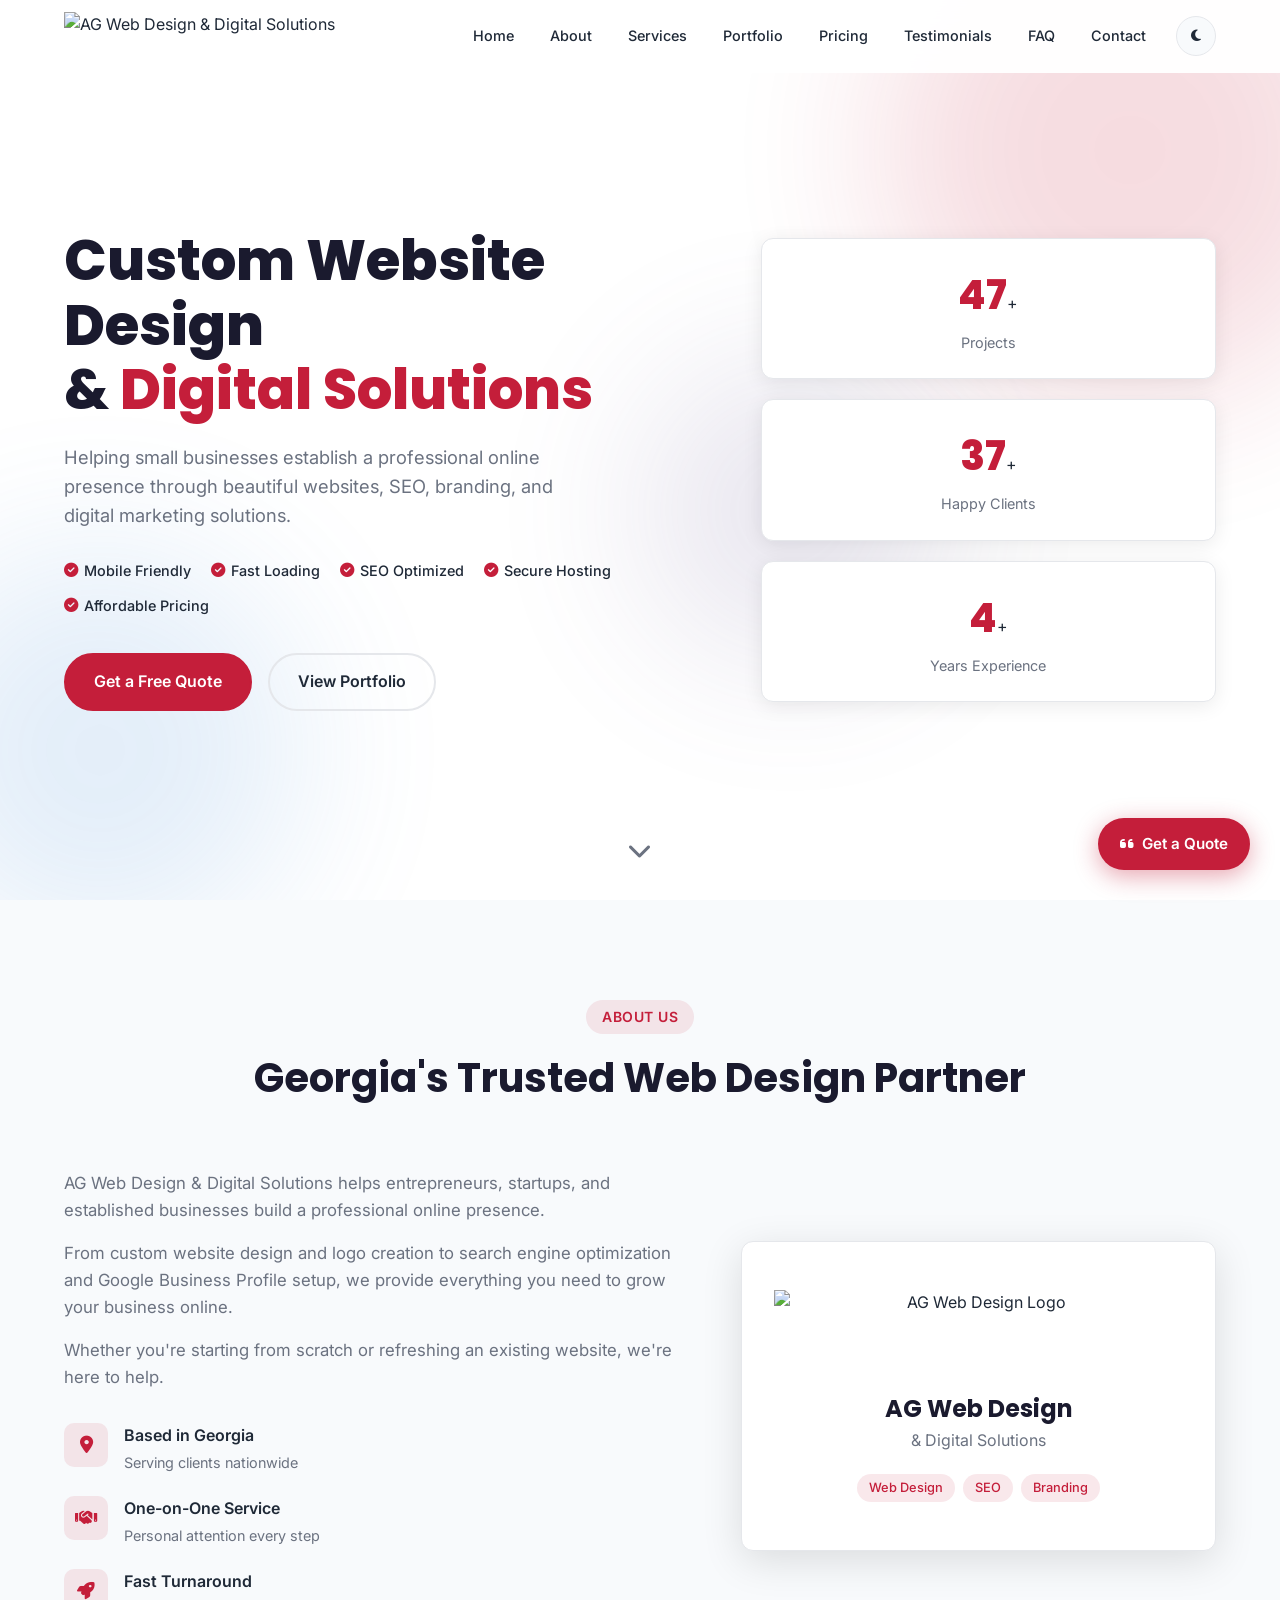
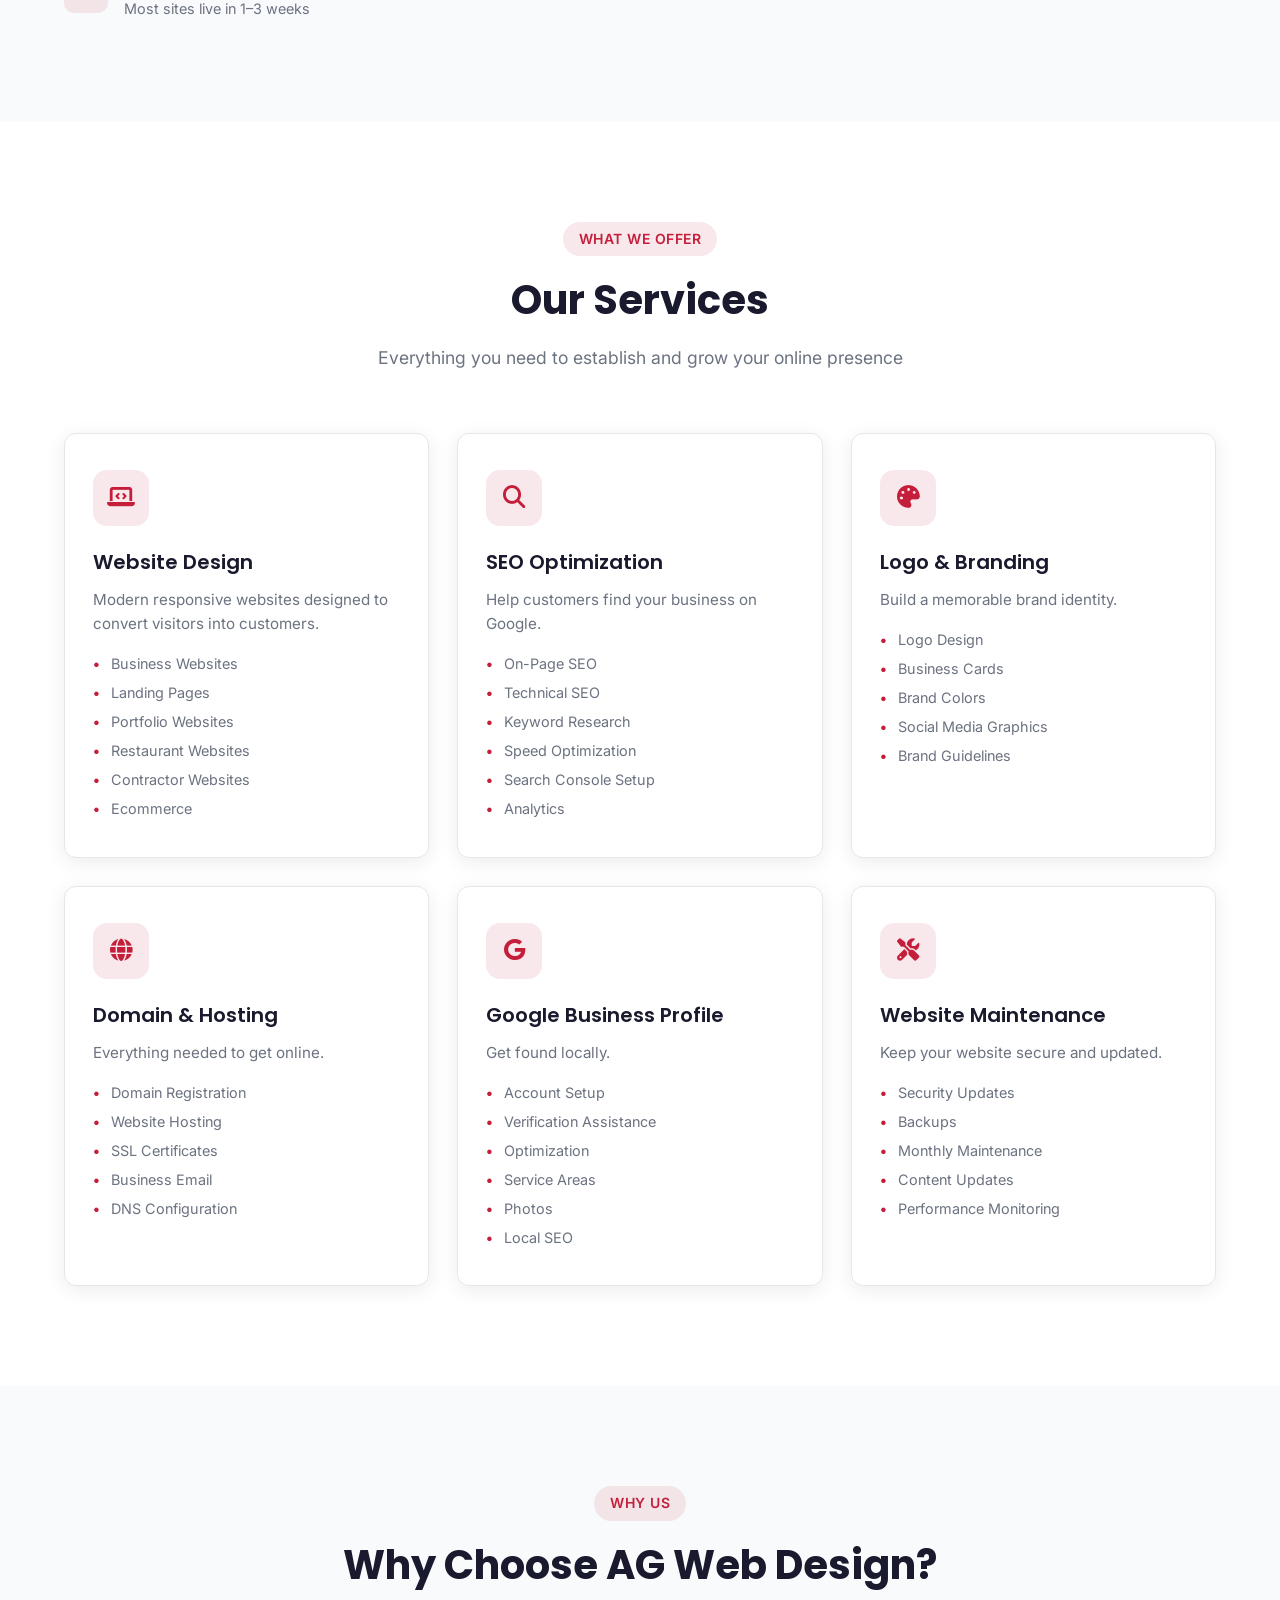
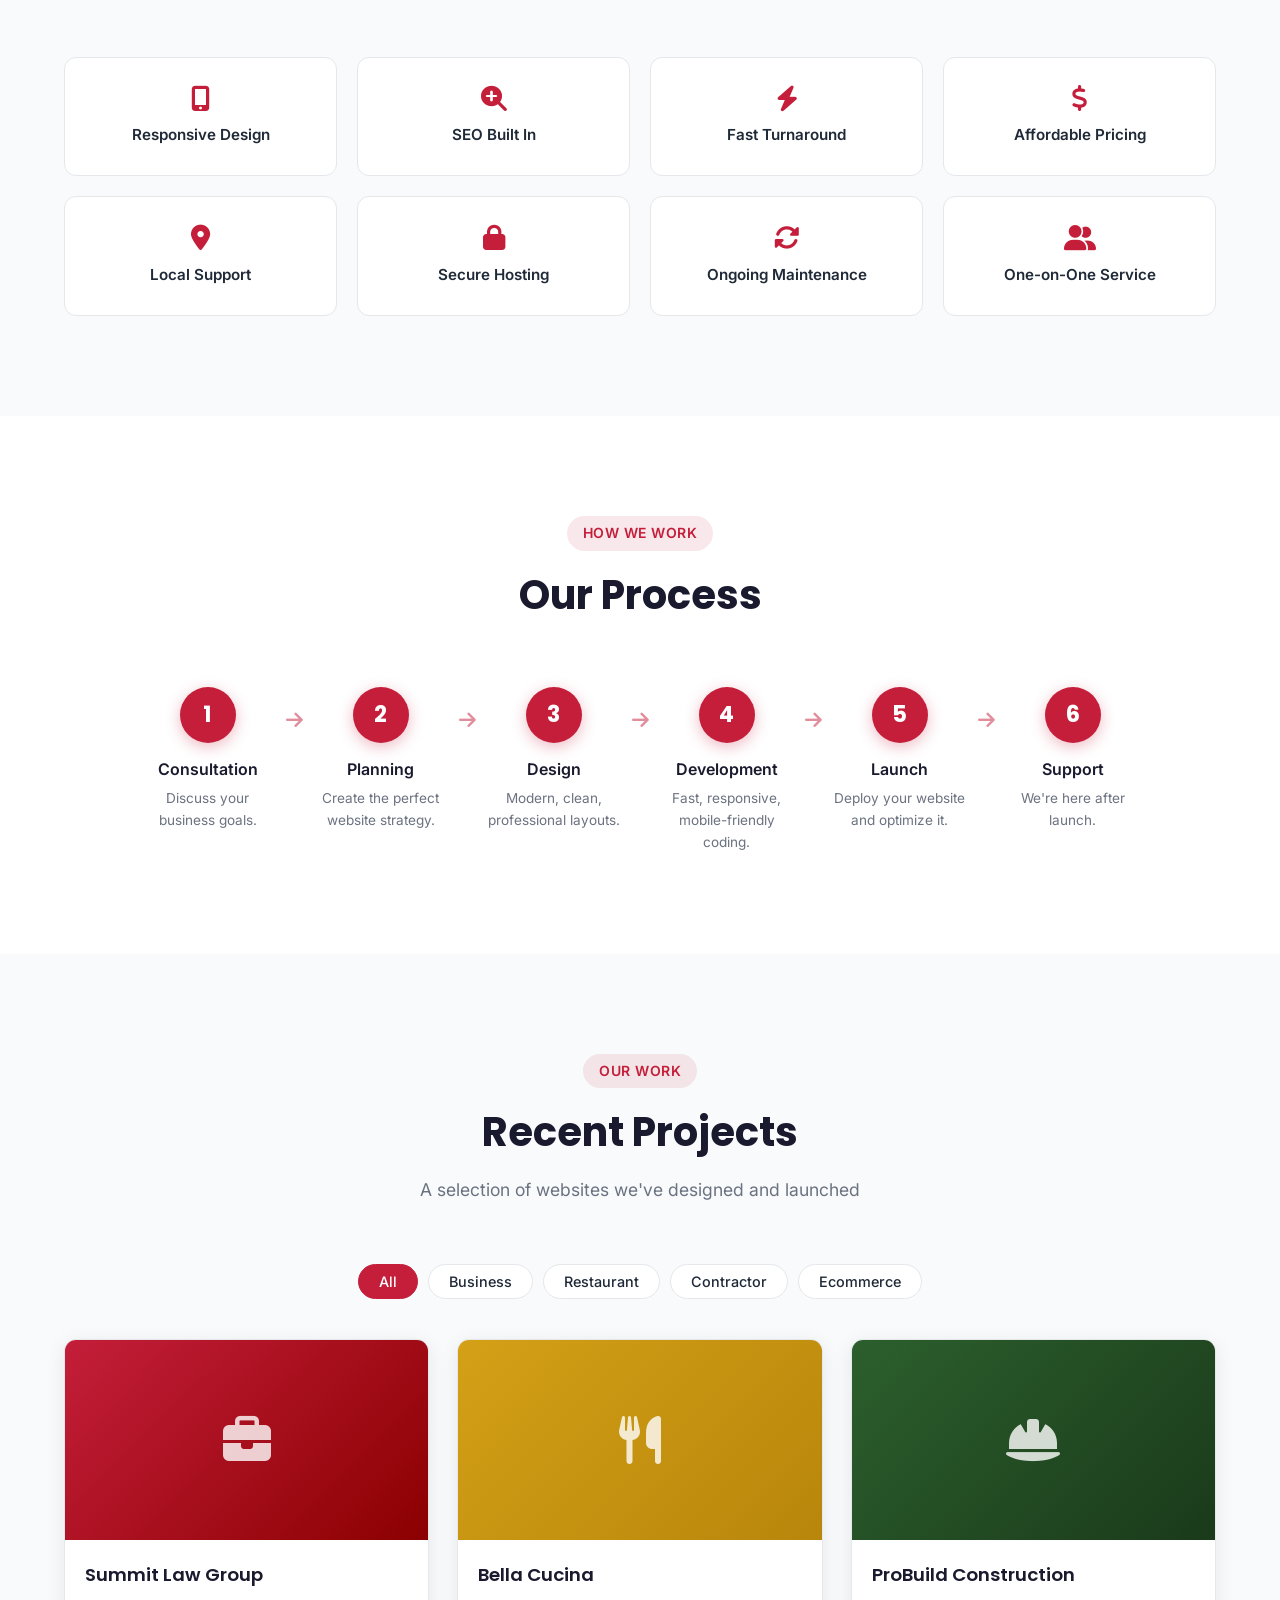
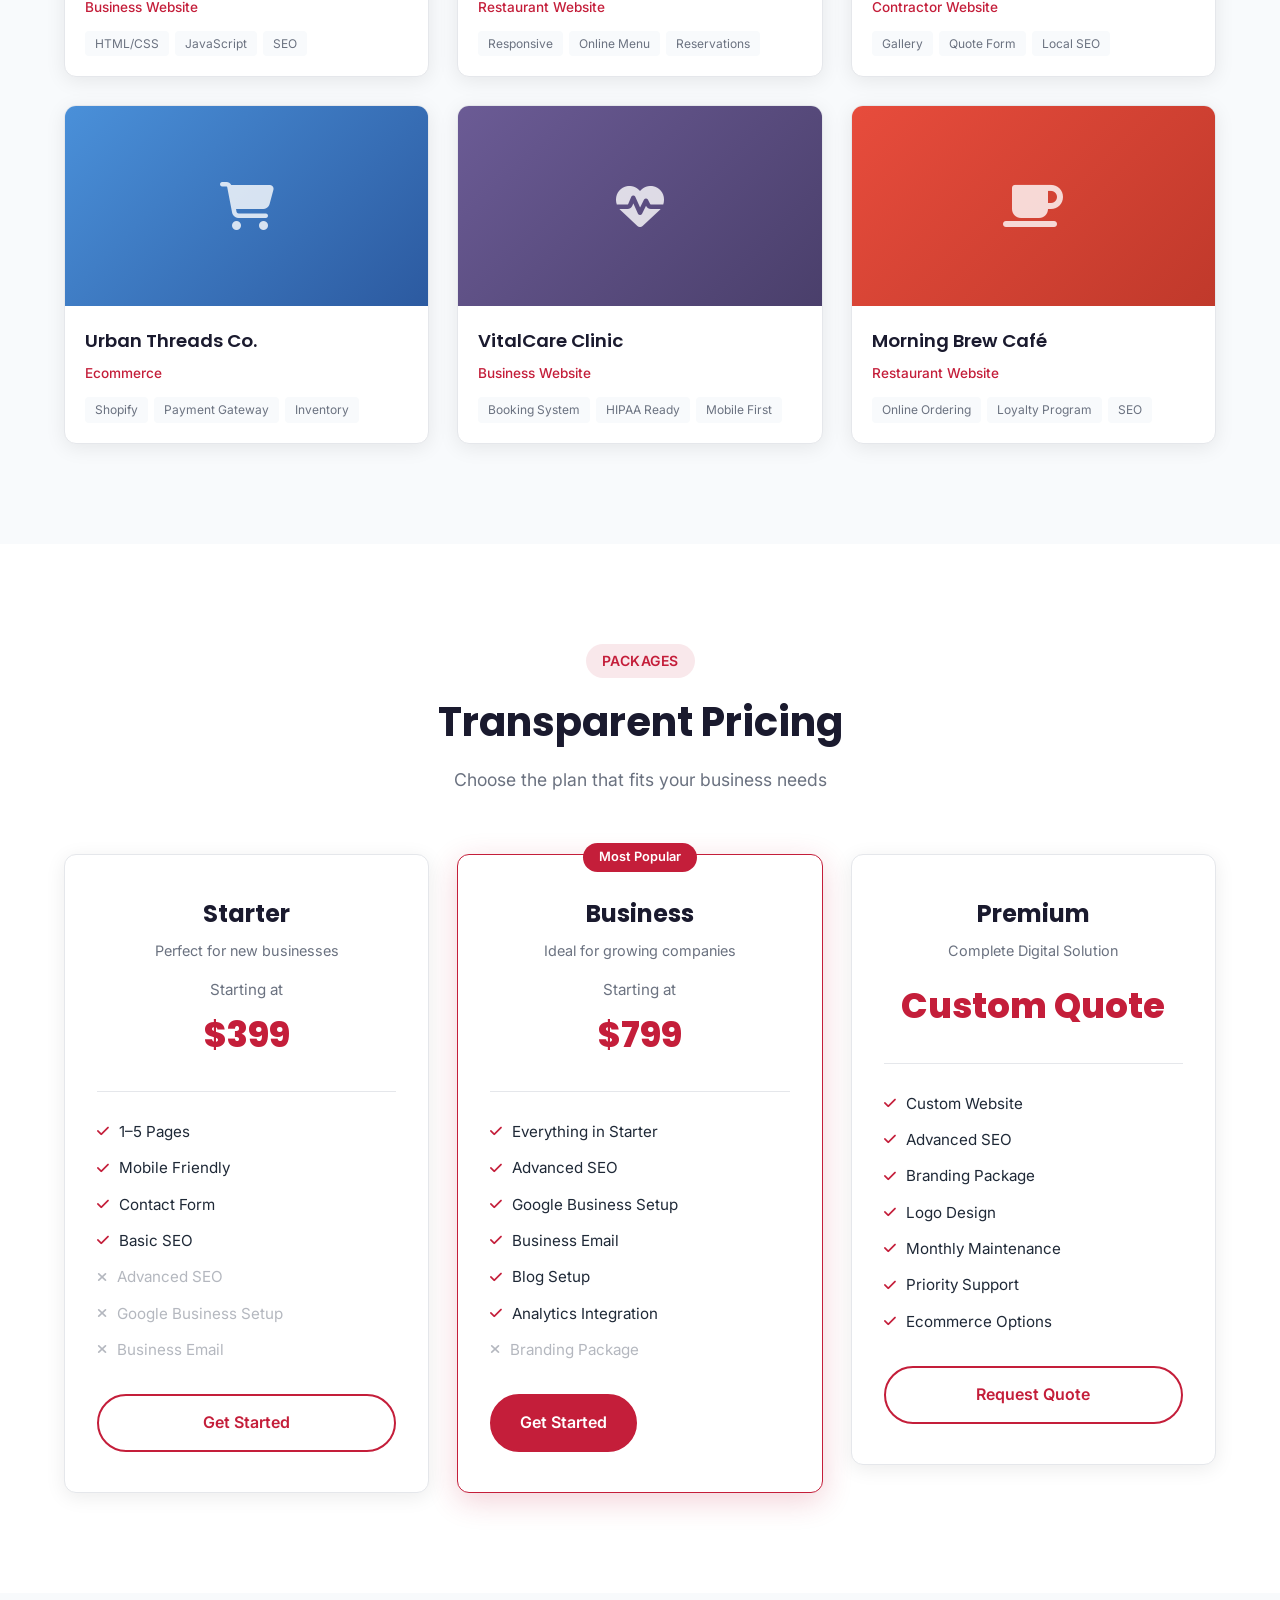
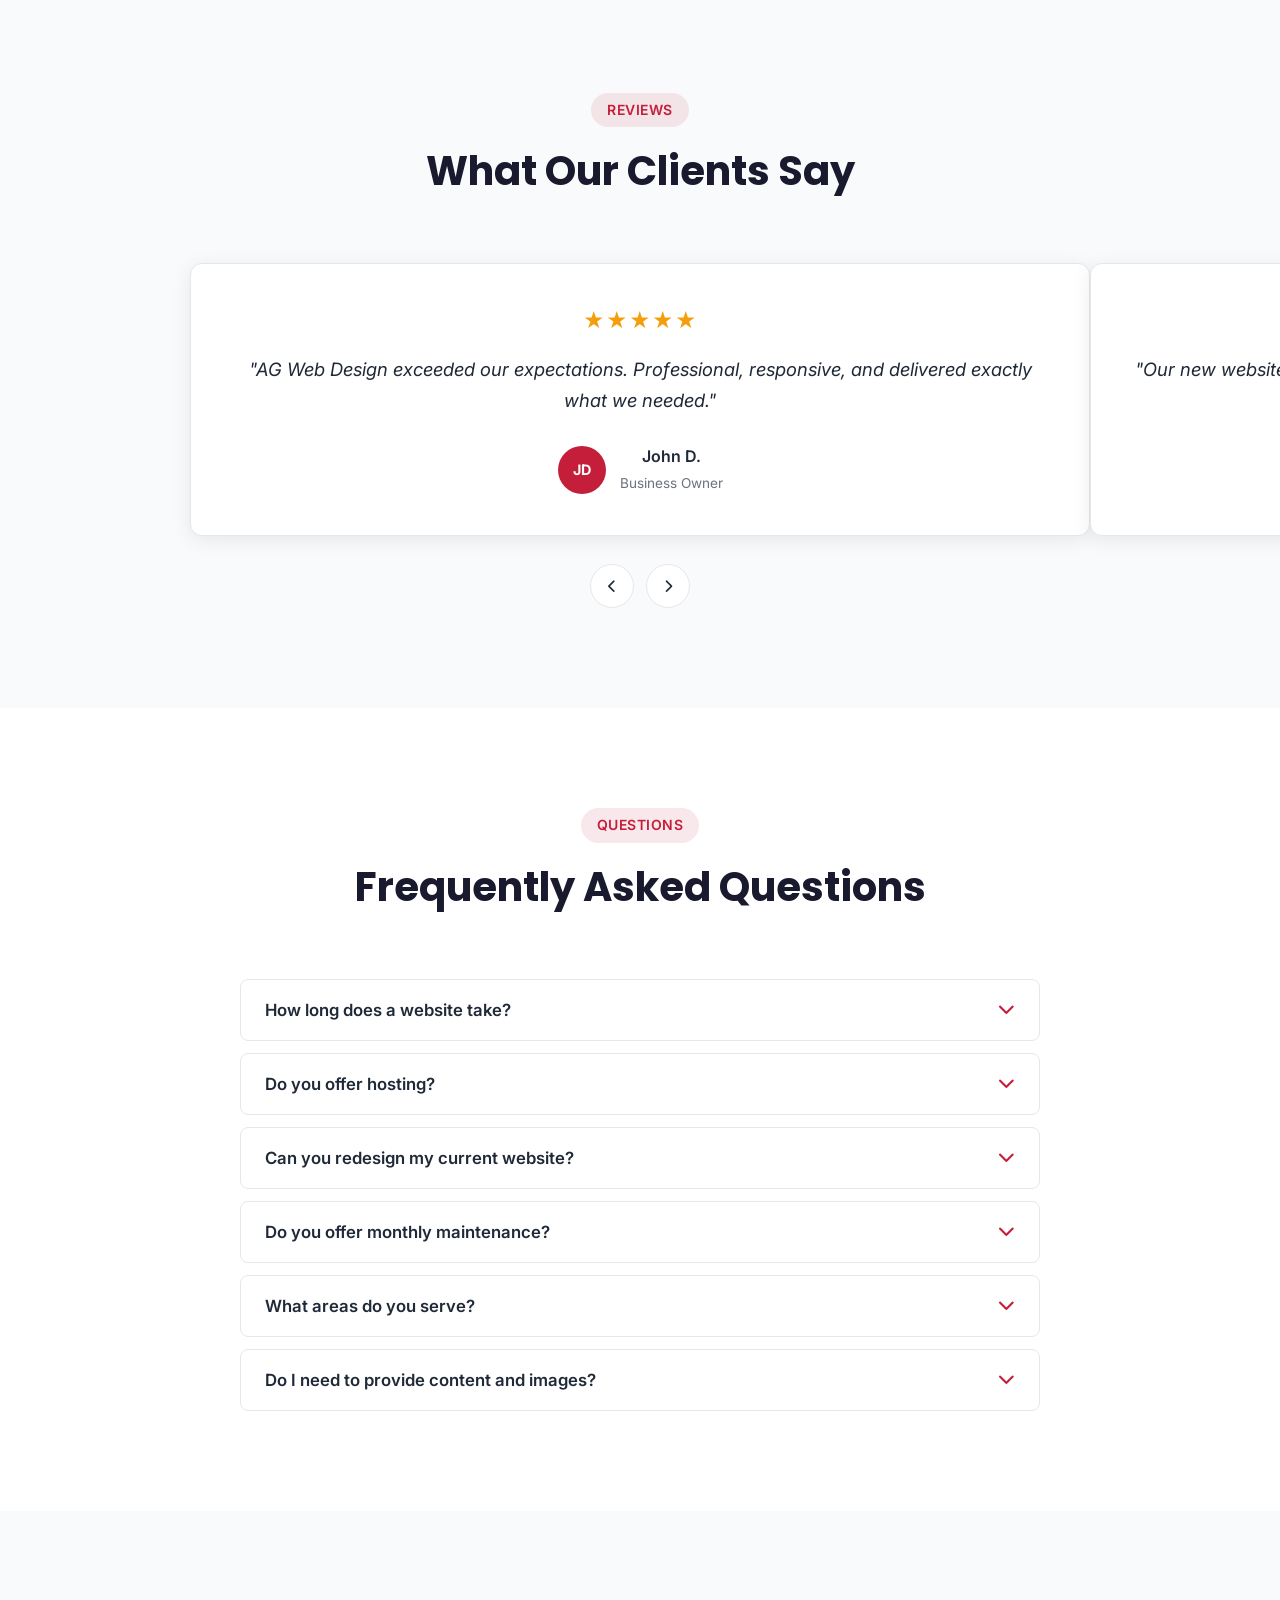
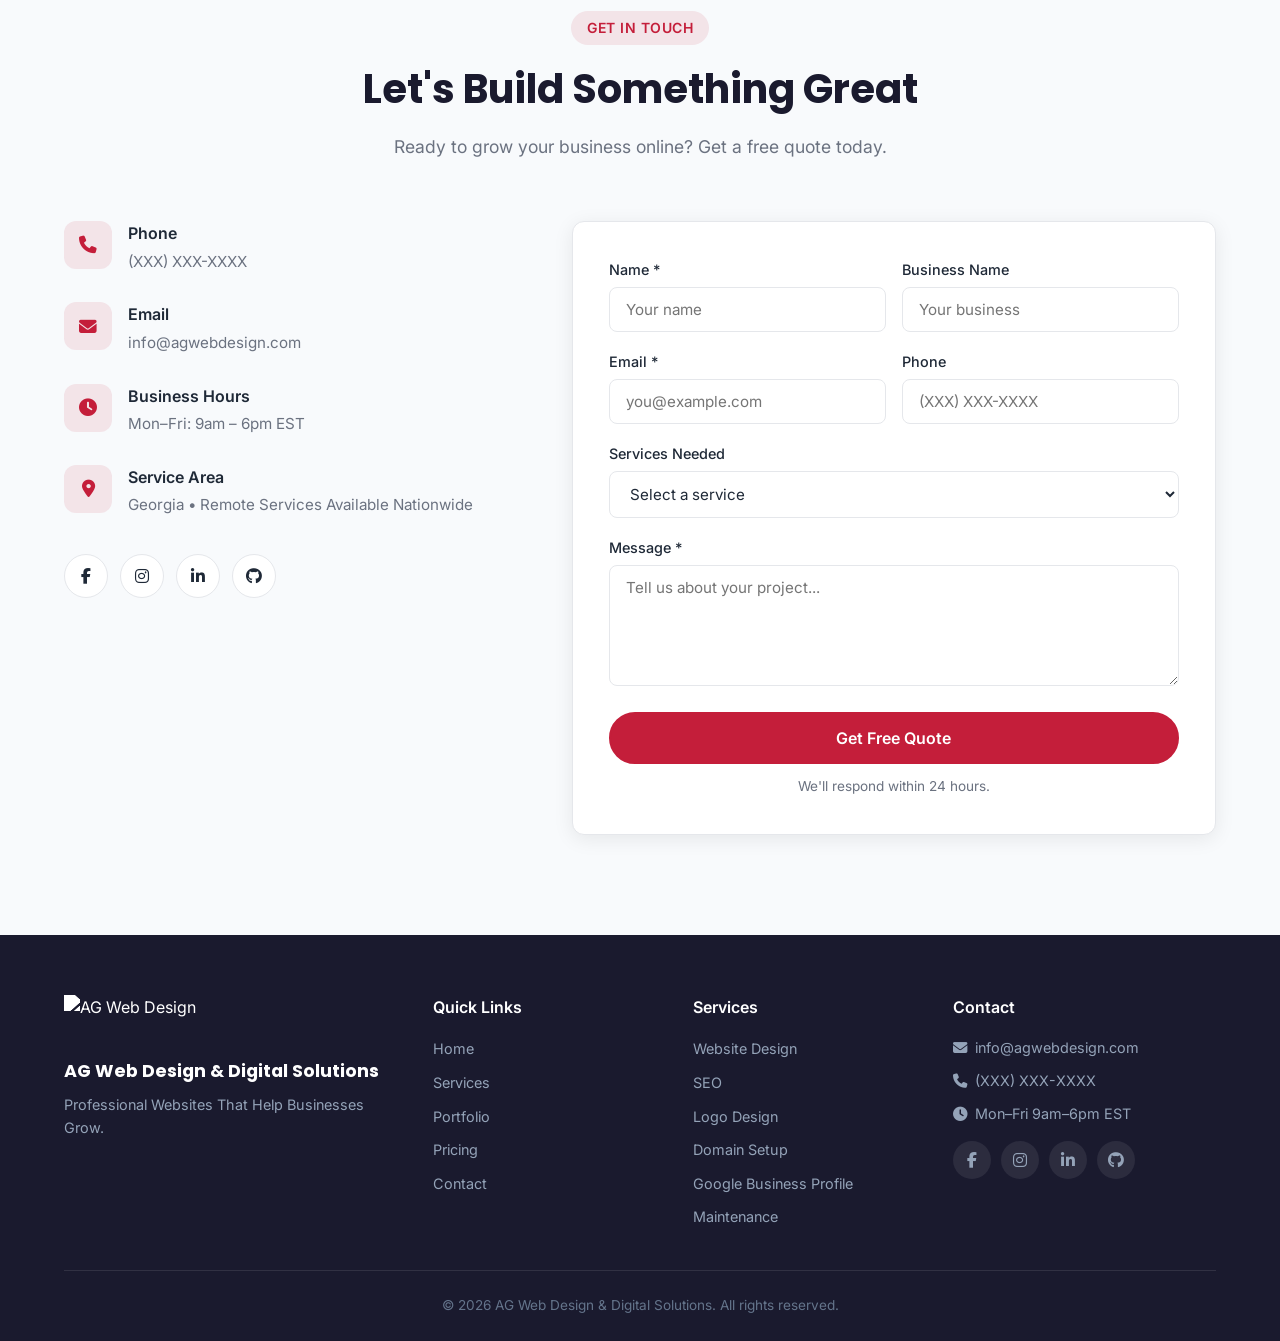
==== index.html @ 0cd09a05 "Rename agwebdesign.html to index.html" ====
<!DOCTYPE html>
<html lang="en">
<head>
  <meta charset="UTF-8">
  <meta name="viewport" content="width=device-width, initial-scale=1.0">
  <title>AG Web Design & Digital Solutions | Professional Websites That Help Your Business Grow</title>
  <meta name="description" content="Georgia's trusted web design partner. Custom websites, SEO optimization, logo & brand design, domain & email setup, Google Business Profile, and website maintenance.">
  <meta name="keywords" content="web design, SEO, logo design, Georgia web design, digital solutions, business websites">
  <meta name="author" content="AG Web Design & Digital Solutions">
  
  <!-- Open Graph -->
  <meta property="og:title" content="AG Web Design & Digital Solutions">
  <meta property="og:description" content="Professional Websites That Help Your Business Grow">
  <meta property="og:type" content="website">
  <meta property="og:image" content="logo.png">
  
  <!-- Schema.org -->
  <script type="application/ld+json">
  {
    "@context": "https://schema.org",
    "@type": "ProfessionalService",
    "name": "AG Web Design & Digital Solutions",
    "description": "Professional website design and digital solutions for small businesses",
    "url": "https://agwebdesign.com",
    "areaServed": "Georgia",
    "serviceType": ["Web Design", "SEO", "Logo Design", "Digital Marketing"]
  }
  </script>

  <link rel="stylesheet" href="styles.css">
  <link rel="preconnect" href="https://fonts.googleapis.com">
  <link rel="preconnect" href="https://fonts.gstatic.com" crossorigin>
  <link href="https://fonts.googleapis.com/css2?family=Inter:wght@300;400;500;600;700;800&family=Poppins:wght@400;500;600;700;800&display=swap" rel="stylesheet">
  <link rel="stylesheet" href="https://cdnjs.cloudflare.com/ajax/libs/font-awesome/6.5.1/css/all.min.css">
</head>
<body>
  <!-- Floating CTA -->
  <a href="#contact" class="floating-cta" aria-label="Get a Free Quote">
    <i class="fas fa-quote-left"></i>
    <span>Get a Quote</span>
  </a>

  <!-- Back to Top -->
  <button id="backToTop" class="back-to-top" aria-label="Back to top">
    <i class="fas fa-arrow-up"></i>
  </button>

  <!-- Navigation -->
  <nav class="navbar" id="navbar">
    <div class="container nav-container">
      <a href="#home" class="logo">
        <img src="logo.png" alt="AG Web Design & Digital Solutions" class="logo-img">
      </a>
      <div class="nav-links" id="navLinks">
        <a href="#home">Home</a>
        <a href="#about">About</a>
        <a href="#services">Services</a>
        <a href="#portfolio">Portfolio</a>
        <a href="#pricing">Pricing</a>
        <a href="#testimonials">Testimonials</a>
        <a href="#faq">FAQ</a>
        <a href="#contact">Contact</a>
        <button class="theme-toggle" id="themeToggle" aria-label="Toggle dark mode">
          <i class="fas fa-moon"></i>
        </button>
      </div>
      <button class="hamburger" id="hamburger" aria-label="Menu">
        <span></span>
        <span></span>
        <span></span>
      </button>
    </div>
  </nav>

  <!-- Hero Section -->
  <section id="home" class="hero">
    <div class="hero-bg">
      <div class="hero-shape shape-1"></div>
      <div class="hero-shape shape-2"></div>
      <div class="hero-shape shape-3"></div>
    </div>
    <div class="container hero-content">
      <div class="hero-text fade-in">
        <h1>Custom Website Design<br>& <span class="highlight">Digital Solutions</span></h1>
        <p class="hero-subtitle">Helping small businesses establish a professional online presence through beautiful websites, SEO, branding, and digital marketing solutions.</p>
        <div class="hero-features">
          <span><i class="fas fa-check-circle"></i> Mobile Friendly</span>
          <span><i class="fas fa-check-circle"></i> Fast Loading</span>
          <span><i class="fas fa-check-circle"></i> SEO Optimized</span>
          <span><i class="fas fa-check-circle"></i> Secure Hosting</span>
          <span><i class="fas fa-check-circle"></i> Affordable Pricing</span>
        </div>
        <div class="hero-buttons">
          <a href="#contact" class="btn btn-primary">Get a Free Quote</a>
          <a href="#portfolio" class="btn btn-secondary">View Portfolio</a>
        </div>
      </div>
      <div class="hero-stats fade-in">
        <div class="stat-card">
          <span class="stat-number" data-target="50">0</span>+
          <span class="stat-label">Projects</span>
        </div>
        <div class="stat-card">
          <span class="stat-number" data-target="40">0</span>+
          <span class="stat-label">Happy Clients</span>
        </div>
        <div class="stat-card">
          <span class="stat-number" data-target="5">0</span>+
          <span class="stat-label">Years Experience</span>
        </div>
      </div>
    </div>
    <div class="scroll-indicator">
      <a href="#about"><i class="fas fa-chevron-down"></i></a>
    </div>
  </section>

  <!-- About Section -->
  <section id="about" class="about section">
    <div class="container">
      <div class="section-header fade-in">
        <span class="section-tag">About Us</span>
        <h2>Georgia's Trusted Web Design Partner</h2>
      </div>
      <div class="about-content">
        <div class="about-text fade-in">
          <p>AG Web Design & Digital Solutions helps entrepreneurs, startups, and established businesses build a professional online presence.</p>
          <p>From custom website design and logo creation to search engine optimization and Google Business Profile setup, we provide everything you need to grow your business online.</p>
          <p>Whether you're starting from scratch or refreshing an existing website, we're here to help.</p>
          <div class="about-highlights">
            <div class="highlight-item">
              <i class="fas fa-map-marker-alt"></i>
              <div>
                <strong>Based in Georgia</strong>
                <span>Serving clients nationwide</span>
              </div>
            </div>
            <div class="highlight-item">
              <i class="fas fa-handshake"></i>
              <div>
                <strong>One-on-One Service</strong>
                <span>Personal attention every step</span>
              </div>
            </div>
            <div class="highlight-item">
              <i class="fas fa-rocket"></i>
              <div>
                <strong>Fast Turnaround</strong>
                <span>Most sites live in 1–3 weeks</span>
              </div>
            </div>
          </div>
        </div>
        <div class="about-image fade-in">
          <div class="about-card">
            <img src="logo.png" alt="AG Web Design Logo" class="about-logo">
            <h3>AG Web Design</h3>
            <p>& Digital Solutions</p>
            <div class="about-badges">
              <span>Web Design</span>
              <span>SEO</span>
              <span>Branding</span>
            </div>
          </div>
        </div>
      </div>
    </div>
  </section>

  <!-- Services Section -->
  <section id="services" class="services section">
    <div class="container">
      <div class="section-header fade-in">
        <span class="section-tag">What We Offer</span>
        <h2>Our Services</h2>
        <p>Everything you need to establish and grow your online presence</p>
      </div>
      <div class="services-grid">
        <div class="service-card fade-in">
          <div class="service-icon"><i class="fas fa-laptop-code"></i></div>
          <h3>Website Design</h3>
          <p>Modern responsive websites designed to convert visitors into customers.</p>
          <ul>
            <li>Business Websites</li>
            <li>Landing Pages</li>
            <li>Portfolio Websites</li>
            <li>Restaurant Websites</li>
            <li>Contractor Websites</li>
            <li>Ecommerce</li>
          </ul>
        </div>
        <div class="service-card fade-in">
          <div class="service-icon"><i class="fas fa-search"></i></div>
          <h3>SEO Optimization</h3>
          <p>Help customers find your business on Google.</p>
          <ul>
            <li>On-Page SEO</li>
            <li>Technical SEO</li>
            <li>Keyword Research</li>
            <li>Speed Optimization</li>
            <li>Search Console Setup</li>
            <li>Analytics</li>
          </ul>
        </div>
        <div class="service-card fade-in">
          <div class="service-icon"><i class="fas fa-palette"></i></div>
          <h3>Logo & Branding</h3>
          <p>Build a memorable brand identity.</p>
          <ul>
            <li>Logo Design</li>
            <li>Business Cards</li>
            <li>Brand Colors</li>
            <li>Social Media Graphics</li>
            <li>Brand Guidelines</li>
          </ul>
        </div>
        <div class="service-card fade-in">
          <div class="service-icon"><i class="fas fa-globe"></i></div>
          <h3>Domain & Hosting</h3>
          <p>Everything needed to get online.</p>
          <ul>
            <li>Domain Registration</li>
            <li>Website Hosting</li>
            <li>SSL Certificates</li>
            <li>Business Email</li>
            <li>DNS Configuration</li>
          </ul>
        </div>
        <div class="service-card fade-in">
          <div class="service-icon"><i class="fab fa-google"></i></div>
          <h3>Google Business Profile</h3>
          <p>Get found locally.</p>
          <ul>
            <li>Account Setup</li>
            <li>Verification Assistance</li>
            <li>Optimization</li>
            <li>Service Areas</li>
            <li>Photos</li>
            <li>Local SEO</li>
          </ul>
        </div>
        <div class="service-card fade-in">
          <div class="service-icon"><i class="fas fa-tools"></i></div>
          <h3>Website Maintenance</h3>
          <p>Keep your website secure and updated.</p>
          <ul>
            <li>Security Updates</li>
            <li>Backups</li>
            <li>Monthly Maintenance</li>
            <li>Content Updates</li>
            <li>Performance Monitoring</li>
          </ul>
        </div>
      </div>
    </div>
  </section>

  <!-- Why Choose Us -->
  <section class="why-us section">
    <div class="container">
      <div class="section-header fade-in">
        <span class="section-tag">Why Us</span>
        <h2>Why Choose AG Web Design?</h2>
      </div>
      <div class="why-grid">
        <div class="why-item fade-in"><i class="fas fa-mobile-alt"></i><span>Responsive Design</span></div>
        <div class="why-item fade-in"><i class="fas fa-search-plus"></i><span>SEO Built In</span></div>
        <div class="why-item fade-in"><i class="fas fa-bolt"></i><span>Fast Turnaround</span></div>
        <div class="why-item fade-in"><i class="fas fa-dollar-sign"></i><span>Affordable Pricing</span></div>
        <div class="why-item fade-in"><i class="fas fa-map-marker-alt"></i><span>Local Support</span></div>
        <div class="why-item fade-in"><i class="fas fa-lock"></i><span>Secure Hosting</span></div>
        <div class="why-item fade-in"><i class="fas fa-sync-alt"></i><span>Ongoing Maintenance</span></div>
        <div class="why-item fade-in"><i class="fas fa-user-friends"></i><span>One-on-One Service</span></div>
      </div>
    </div>
  </section>

  <!-- Process Section -->
  <section id="process" class="process section">
    <div class="container">
      <div class="section-header fade-in">
        <span class="section-tag">How We Work</span>
        <h2>Our Process</h2>
      </div>
      <div class="process-timeline">
        <div class="process-step fade-in">
          <div class="step-number">1</div>
          <h3>Consultation</h3>
          <p>Discuss your business goals.</p>
        </div>
        <div class="process-arrow"><i class="fas fa-arrow-right"></i></div>
        <div class="process-step fade-in">
          <div class="step-number">2</div>
          <h3>Planning</h3>
          <p>Create the perfect website strategy.</p>
        </div>
        <div class="process-arrow"><i class="fas fa-arrow-right"></i></div>
        <div class="process-step fade-in">
          <div class="step-number">3</div>
          <h3>Design</h3>
          <p>Modern, clean, professional layouts.</p>
        </div>
        <div class="process-arrow"><i class="fas fa-arrow-right"></i></div>
        <div class="process-step fade-in">
          <div class="step-number">4</div>
          <h3>Development</h3>
          <p>Fast, responsive, mobile-friendly coding.</p>
        </div>
        <div class="process-arrow"><i class="fas fa-arrow-right"></i></div>
        <div class="process-step fade-in">
          <div class="step-number">5</div>
          <h3>Launch</h3>
          <p>Deploy your website and optimize it.</p>
        </div>
        <div class="process-arrow"><i class="fas fa-arrow-right"></i></div>
        <div class="process-step fade-in">
          <div class="step-number">6</div>
          <h3>Support</h3>
          <p>We're here after launch.</p>
        </div>
      </div>
    </div>
  </section>

  <!-- Portfolio Section -->
  <section id="portfolio" class="portfolio section">
    <div class="container">
      <div class="section-header fade-in">
        <span class="section-tag">Our Work</span>
        <h2>Recent Projects</h2>
        <p>A selection of websites we've designed and launched</p>
      </div>
      <div class="portfolio-filters fade-in">
        <button class="filter-btn active" data-filter="all">All</button>
        <button class="filter-btn" data-filter="business">Business</button>
        <button class="filter-btn" data-filter="restaurant">Restaurant</button>
        <button class="filter-btn" data-filter="contractor">Contractor</button>
        <button class="filter-btn" data-filter="ecommerce">Ecommerce</button>
      </div>
      <div class="portfolio-grid">
        <div class="portfolio-card fade-in" data-category="business">
          <div class="portfolio-img">
            <div class="portfolio-placeholder" style="background: linear-gradient(135deg, #c41e3a, #8b0000);">
              <i class="fas fa-briefcase"></i>
            </div>
            <div class="portfolio-overlay">
              <a href="#" class="btn btn-sm">Visit Website</a>
            </div>
          </div>
          <div class="portfolio-info">
            <h3>Summit Law Group</h3>
            <span class="category">Business Website</span>
            <div class="tech-tags">
              <span>HTML/CSS</span>
              <span>JavaScript</span>
              <span>SEO</span>
            </div>
          </div>
        </div>
        <div class="portfolio-card fade-in" data-category="restaurant">
          <div class="portfolio-img">
            <div class="portfolio-placeholder" style="background: linear-gradient(135deg, #d4a017, #b8860b);">
              <i class="fas fa-utensils"></i>
            </div>
            <div class="portfolio-overlay">
              <a href="#" class="btn btn-sm">Visit Website</a>
            </div>
          </div>
          <div class="portfolio-info">
            <h3>Bella Cucina</h3>
            <span class="category">Restaurant Website</span>
            <div class="tech-tags">
              <span>Responsive</span>
              <span>Online Menu</span>
              <span>Reservations</span>
            </div>
          </div>
        </div>
        <div class="portfolio-card fade-in" data-category="contractor">
          <div class="portfolio-img">
            <div class="portfolio-placeholder" style="background: linear-gradient(135deg, #2c5f2d, #1a3a1a);">
              <i class="fas fa-hard-hat"></i>
            </div>
            <div class="portfolio-overlay">
              <a href="#" class="btn btn-sm">Visit Website</a>
            </div>
          </div>
          <div class="portfolio-info">
            <h3>ProBuild Construction</h3>
            <span class="category">Contractor Website</span>
            <div class="tech-tags">
              <span>Gallery</span>
              <span>Quote Form</span>
              <span>Local SEO</span>
            </div>
          </div>
        </div>
        <div class="portfolio-card fade-in" data-category="ecommerce">
          <div class="portfolio-img">
            <div class="portfolio-placeholder" style="background: linear-gradient(135deg, #4a90d9, #2c5aa0);">
              <i class="fas fa-shopping-cart"></i>
            </div>
            <div class="portfolio-overlay">
              <a href="#" class="btn btn-sm">Visit Website</a>
            </div>
          </div>
          <div class="portfolio-info">
            <h3>Urban Threads Co.</h3>
            <span class="category">Ecommerce</span>
            <div class="tech-tags">
              <span>Shopify</span>
              <span>Payment Gateway</span>
              <span>Inventory</span>
            </div>
          </div>
        </div>
        <div class="portfolio-card fade-in" data-category="business">
          <div class="portfolio-img">
            <div class="portfolio-placeholder" style="background: linear-gradient(135deg, #6b5b95, #4a3f6b);">
              <i class="fas fa-heartbeat"></i>
            </div>
            <div class="portfolio-overlay">
              <a href="#" class="btn btn-sm">Visit Website</a>
            </div>
          </div>
          <div class="portfolio-info">
            <h3>VitalCare Clinic</h3>
            <span class="category">Business Website</span>
            <div class="tech-tags">
              <span>Booking System</span>
              <span>HIPAA Ready</span>
              <span>Mobile First</span>
            </div>
          </div>
        </div>
        <div class="portfolio-card fade-in" data-category="restaurant">
          <div class="portfolio-img">
            <div class="portfolio-placeholder" style="background: linear-gradient(135deg, #e74c3c, #c0392b);">
              <i class="fas fa-coffee"></i>
            </div>
            <div class="portfolio-overlay">
              <a href="#" class="btn btn-sm">Visit Website</a>
            </div>
          </div>
          <div class="portfolio-info">
            <h3>Morning Brew Café</h3>
            <span class="category">Restaurant Website</span>
            <div class="tech-tags">
              <span>Online Ordering</span>
              <span>Loyalty Program</span>
              <span>SEO</span>
            </div>
          </div>
        </div>
      </div>
    </div>
  </section>

  <!-- Pricing Section -->
  <section id="pricing" class="pricing section">
    <div class="container">
      <div class="section-header fade-in">
        <span class="section-tag">Packages</span>
        <h2>Transparent Pricing</h2>
        <p>Choose the plan that fits your business needs</p>
      </div>
      <div class="pricing-grid">
        <div class="pricing-card fade-in">
          <div class="pricing-header">
            <h3>Starter</h3>
            <p>Perfect for new businesses</p>
            <div class="price">Starting at <span>$399</span></div>
          </div>
          <ul class="pricing-features">
            <li><i class="fas fa-check"></i> 1–5 Pages</li>
            <li><i class="fas fa-check"></i> Mobile Friendly</li>
            <li><i class="fas fa-check"></i> Contact Form</li>
            <li><i class="fas fa-check"></i> Basic SEO</li>
            <li class="disabled"><i class="fas fa-times"></i> Advanced SEO</li>
            <li class="disabled"><i class="fas fa-times"></i> Google Business Setup</li>
            <li class="disabled"><i class="fas fa-times"></i> Business Email</li>
          </ul>
          <a href="#contact" class="btn btn-outline">Get Started</a>
        </div>
        <div class="pricing-card popular fade-in">
          <div class="popular-badge">Most Popular</div>
          <div class="pricing-header">
            <h3>Business</h3>
            <p>Ideal for growing companies</p>
            <div class="price">Starting at <span>$799</span></div>
          </div>
          <ul class="pricing-features">
            <li><i class="fas fa-check"></i> Everything in Starter</li>
            <li><i class="fas fa-check"></i> Advanced SEO</li>
            <li><i class="fas fa-check"></i> Google Business Setup</li>
            <li><i class="fas fa-check"></i> Business Email</li>
            <li><i class="fas fa-check"></i> Blog Setup</li>
            <li><i class="fas fa-check"></i> Analytics Integration</li>
            <li class="disabled"><i class="fas fa-times"></i> Branding Package</li>
          </ul>
          <a href="#contact" class="btn btn-primary">Get Started</a>
        </div>
        <div class="pricing-card fade-in">
          <div class="pricing-header">
            <h3>Premium</h3>
            <p>Complete Digital Solution</p>
            <div class="price"><span>Custom Quote</span></div>
          </div>
          <ul class="pricing-features">
            <li><i class="fas fa-check"></i> Custom Website</li>
            <li><i class="fas fa-check"></i> Advanced SEO</li>
            <li><i class="fas fa-check"></i> Branding Package</li>
            <li><i class="fas fa-check"></i> Logo Design</li>
            <li><i class="fas fa-check"></i> Monthly Maintenance</li>
            <li><i class="fas fa-check"></i> Priority Support</li>
            <li><i class="fas fa-check"></i> Ecommerce Options</li>
          </ul>
          <a href="#contact" class="btn btn-outline">Request Quote</a>
        </div>
      </div>
    </div>
  </section>

  <!-- Testimonials -->
  <section id="testimonials" class="testimonials section">
    <div class="container">
      <div class="section-header fade-in">
        <span class="section-tag">Reviews</span>
        <h2>What Our Clients Say</h2>
      </div>
      <div class="testimonials-slider fade-in">
        <div class="testimonial-track" id="testimonialTrack">
          <div class="testimonial-card">
            <div class="stars">★★★★★</div>
            <p>"AG Web Design exceeded our expectations. Professional, responsive, and delivered exactly what we needed."</p>
            <div class="testimonial-author">
              <div class="author-avatar">JD</div>
              <div>
                <strong>John D.</strong>
                <span>Business Owner</span>
              </div>
            </div>
          </div>
          <div class="testimonial-card">
            <div class="stars">★★★★★</div>
            <p>"Our new website looks amazing and ranks much better on Google. The SEO work has already brought in new customers."</p>
            <div class="testimonial-author">
              <div class="author-avatar">SM</div>
              <div>
                <strong>Sarah M.</strong>
                <span>Restaurant Owner</span>
              </div>
            </div>
          </div>
          <div class="testimonial-card">
            <div class="stars">★★★★★</div>
            <p>"Excellent communication and fast turnaround. Highly recommend for any small business looking to go online."</p>
            <div class="testimonial-author">
              <div class="author-avatar">RT</div>
              <div>
                <strong>Robert T.</strong>
                <span>Contractor</span>
              </div>
            </div>
          </div>
          <div class="testimonial-card">
            <div class="stars">★★★★★</div>
            <p>"From logo design to a full website, AG handled everything. One-on-one service made the process easy and stress-free."</p>
            <div class="testimonial-author">
              <div class="author-avatar">AL</div>
              <div>
                <strong>Amanda L.</strong>
                <span>Startup Founder</span>
              </div>
            </div>
          </div>
        </div>
        <div class="slider-controls">
          <button class="slider-btn" id="prevTestimonial" aria-label="Previous"><i class="fas fa-chevron-left"></i></button>
          <button class="slider-btn" id="nextTestimonial" aria-label="Next"><i class="fas fa-chevron-right"></i></button>
        </div>
      </div>
    </div>
  </section>

  <!-- FAQ Section -->
  <section id="faq" class="faq section">
    <div class="container">
      <div class="section-header fade-in">
        <span class="section-tag">Questions</span>
        <h2>Frequently Asked Questions</h2>
      </div>
      <div class="faq-list">
        <div class="faq-item fade-in">
          <button class="faq-question">
            How long does a website take?
            <i class="fas fa-chevron-down"></i>
          </button>
          <div class="faq-answer">
            <p>Most projects are completed within 1–3 weeks, depending on the complexity and how quickly feedback is provided. Larger or ecommerce sites may take longer.</p>
          </div>
        </div>
        <div class="faq-item fade-in">
          <button class="faq-question">
            Do you offer hosting?
            <i class="fas fa-chevron-down"></i>
          </button>
          <div class="faq-answer">
            <p>Yes. We can handle domain registration, website hosting, SSL certificates, and business email setup so everything is managed in one place.</p>
          </div>
        </div>
        <div class="faq-item fade-in">
          <button class="faq-question">
            Can you redesign my current website?
            <i class="fas fa-chevron-down"></i>
          </button>
          <div class="faq-answer">
            <p>Absolutely. Whether you need a full redesign or improvements to an existing site, we can refresh the design, improve performance, and enhance SEO.</p>
          </div>
        </div>
        <div class="faq-item fade-in">
          <button class="faq-question">
            Do you offer monthly maintenance?
            <i class="fas fa-chevron-down"></i>
          </button>
          <div class="faq-answer">
            <p>Yes. Our maintenance plans include security updates, backups, content updates, and performance monitoring so your site stays secure and up to date.</p>
          </div>
        </div>
        <div class="faq-item fade-in">
          <button class="faq-question">
            What areas do you serve?
            <i class="fas fa-chevron-down"></i>
          </button>
          <div class="faq-answer">
            <p>We're based in Georgia and proudly serve local clients, while also offering remote services nationwide.</p>
          </div>
        </div>
        <div class="faq-item fade-in">
          <button class="faq-question">
            Do I need to provide content and images?
            <i class="fas fa-chevron-down"></i>
          </button>
          <div class="faq-answer">
            <p>You can provide your own content and photos, or we can help with copywriting and recommend stock imagery or professional photography options.</p>
          </div>
        </div>
      </div>
    </div>
  </section>

  <!-- Contact Section -->
  <section id="contact" class="contact section">
    <div class="container">
      <div class="section-header fade-in">
        <span class="section-tag">Get In Touch</span>
        <h2>Let's Build Something Great</h2>
        <p>Ready to grow your business online? Get a free quote today.</p>
      </div>
      <div class="contact-wrapper">
        <div class="contact-info fade-in">
          <div class="contact-item">
            <i class="fas fa-phone"></i>
            <div>
              <strong>Phone</strong>
              <a href="tel:+1XXXXXXXXXX">(XXX) XXX-XXXX</a>
            </div>
          </div>
          <div class="contact-item">
            <i class="fas fa-envelope"></i>
            <div>
              <strong>Email</strong>
              <a href="mailto:info@agwebdesign.com">info@agwebdesign.com</a>
            </div>
          </div>
          <div class="contact-item">
            <i class="fas fa-clock"></i>
            <div>
              <strong>Business Hours</strong>
              <span>Mon–Fri: 9am – 6pm EST</span>
            </div>
          </div>
          <div class="contact-item">
            <i class="fas fa-map-marker-alt"></i>
            <div>
              <strong>Service Area</strong>
              <span>Georgia • Remote Services Available Nationwide</span>
            </div>
          </div>
          <div class="contact-social">
            <a href="https://www.facebook.com/AGCustomDigitalDesigns/" target="_blank" rel="noopener" aria-label="Facebook"><i class="fab fa-facebook-f"></i></a>
            <a href="#" target="_blank" rel="noopener" aria-label="Instagram"><i class="fab fa-instagram"></i></a>
            <a href="#" target="_blank" rel="noopener" aria-label="LinkedIn"><i class="fab fa-linkedin-in"></i></a>
            <a href="https://github.com/agwebdesignsandsolutions" target="_blank" rel="noopener" aria-label="GitHub"><i class="fab fa-github"></i></a>
          </div>
        </div>
        <form class="contact-form fade-in" id="contactForm">
          <div class="form-row">
            <div class="form-group">
              <label for="name">Name *</label>
              <input type="text" id="name" name="name" required placeholder="Your name">
            </div>
            <div class="form-group">
              <label for="business">Business Name</label>
              <input type="text" id="business" name="business" placeholder="Your business">
            </div>
          </div>
          <div class="form-row">
            <div class="form-group">
              <label for="email">Email *</label>
              <input type="email" id="email" name="email" required placeholder="you@example.com">
            </div>
            <div class="form-group">
              <label for="phone">Phone</label>
              <input type="tel" id="phone" name="phone" placeholder="(XXX) XXX-XXXX">
            </div>
          </div>
          <div class="form-group">
            <label for="services">Services Needed</label>
            <select id="services" name="services">
              <option value="">Select a service</option>
              <option value="website">Website Design</option>
              <option value="seo">SEO Optimization</option>
              <option value="logo">Logo & Branding</option>
              <option value="domain">Domain & Hosting</option>
              <option value="gbp">Google Business Profile</option>
              <option value="maintenance">Website Maintenance</option>
              <option value="full">Full Package</option>
            </select>
          </div>
          <div class="form-group">
            <label for="message">Message *</label>
            <textarea id="message" name="message" rows="5" required placeholder="Tell us about your project..."></textarea>
          </div>
          <button type="submit" class="btn btn-primary btn-full">Get Free Quote</button>
          <p class="form-note">We'll respond within 24 hours.</p>
        </form>
      </div>
    </div>
  </section>

  <!-- Footer -->
  <footer class="footer">
    <div class="container">
      <div class="footer-grid">
        <div class="footer-brand">
          <img src="logo.png" alt="AG Web Design" class="footer-logo">
          <h3>AG Web Design & Digital Solutions</h3>
          <p>Professional Websites That Help Businesses Grow.</p>
        </div>
        <div class="footer-links">
          <h4>Quick Links</h4>
          <ul>
            <li><a href="#home">Home</a></li>
            <li><a href="#services">Services</a></li>
            <li><a href="#portfolio">Portfolio</a></li>
            <li><a href="#pricing">Pricing</a></li>
            <li><a href="#contact">Contact</a></li>
          </ul>
        </div>
        <div class="footer-links">
          <h4>Services</h4>
          <ul>
            <li><a href="#services">Website Design</a></li>
            <li><a href="#services">SEO</a></li>
            <li><a href="#services">Logo Design</a></li>
            <li><a href="#services">Domain Setup</a></li>
            <li><a href="#services">Google Business Profile</a></li>
            <li><a href="#services">Maintenance</a></li>
          </ul>
        </div>
        <div class="footer-contact">
          <h4>Contact</h4>
          <p><i class="fas fa-envelope"></i> info@agwebdesign.com</p>
          <p><i class="fas fa-phone"></i> (XXX) XXX-XXXX</p>
          <p><i class="fas fa-clock"></i> Mon–Fri 9am–6pm EST</p>
          <div class="footer-social">
            <a href="https://www.facebook.com/AGCustomDigitalDesigns/" target="_blank" rel="noopener" aria-label="Facebook"><i class="fab fa-facebook-f"></i></a>
            <a href="#" target="_blank" rel="noopener" aria-label="Instagram"><i class="fab fa-instagram"></i></a>
            <a href="#" target="_blank" rel="noopener" aria-label="LinkedIn"><i class="fab fa-linkedin-in"></i></a>
            <a href="https://github.com/agwebdesignsandsolutions" target="_blank" rel="noopener" aria-label="GitHub"><i class="fab fa-github"></i></a>
          </div>
        </div>
      </div>
      <div class="footer-bottom">
        <p>&copy; 2026 AG Web Design & Digital Solutions. All rights reserved.</p>
      </div>
    </div>
  </footer>

  <script src="script.js"></script>
</body>
</html>
---- styles.css ----
/* ===== CSS Variables ===== */
:root {
  --primary: #c41e3a;
  --primary-dark: #9a1830;
  --primary-light: #e63950;
  --secondary: #1a1a2e;
  --accent: #16213e;
  --text: #1f2937;
  --text-light: #6b7280;
  --bg: #ffffff;
  --bg-alt: #f8fafc;
  --bg-card: #ffffff;
  --border: #e5e7eb;
  --shadow: 0 4px 20px rgba(0, 0, 0, 0.08);
  --shadow-lg: 0 10px 40px rgba(0, 0, 0, 0.12);
  --radius: 12px;
  --radius-sm: 8px;
  --transition: 0.3s ease;
  --font-main: 'Inter', system-ui, sans-serif;
  --font-heading: 'Poppins', system-ui, sans-serif;
}

[data-theme="dark"] {
  --primary: #e63950;
  --primary-dark: #c41e3a;
  --primary-light: #ff5a6e;
  --secondary: #e2e8f0;
  --accent: #1e293b;
  --text: #f1f5f9;
  --text-light: #94a3b8;
  --bg: #0f172a;
  --bg-alt: #1e293b;
  --bg-card: #1e293b;
  --border: #334155;
  --shadow: 0 4px 20px rgba(0, 0, 0, 0.3);
  --shadow-lg: 0 10px 40px rgba(0, 0, 0, 0.4);
}

/* ===== Reset & Base ===== */
*, *::before, *::after {
  box-sizing: border-box;
  margin: 0;
  padding: 0;
}

html {
  scroll-behavior: smooth;
  font-size: 16px;
}

body {
  font-family: var(--font-main);
  color: var(--text);
  background: var(--bg);
  line-height: 1.6;
  overflow-x: hidden;
  transition: background var(--transition), color var(--transition);
}

img {
  max-width: 100%;
  height: auto;
  display: block;
}

a {
  text-decoration: none;
  color: inherit;
  transition: color var(--transition);
}

ul {
  list-style: none;
}

.container {
  width: 100%;
  max-width: 1200px;
  margin: 0 auto;
  padding: 0 24px;
}

.section {
  padding: 100px 0;
}

.section-header {
  text-align: center;
  margin-bottom: 60px;
}

.section-tag {
  display: inline-block;
  background: rgba(196, 30, 58, 0.1);
  color: var(--primary);
  font-size: 0.875rem;
  font-weight: 600;
  padding: 6px 16px;
  border-radius: 50px;
  margin-bottom: 12px;
  letter-spacing: 0.5px;
  text-transform: uppercase;
}

.section-header h2 {
  font-family: var(--font-heading);
  font-size: clamp(1.75rem, 4vw, 2.5rem);
  font-weight: 700;
  color: var(--secondary);
  margin-bottom: 12px;
}

[data-theme="dark"] .section-header h2 {
  color: var(--text);
}

.section-header p {
  color: var(--text-light);
  font-size: 1.1rem;
  max-width: 600px;
  margin: 0 auto;
}

/* ===== Buttons ===== */
.btn {
  display: inline-flex;
  align-items: center;
  justify-content: center;
  gap: 8px;
  padding: 14px 28px;
  font-family: var(--font-main);
  font-size: 1rem;
  font-weight: 600;
  border-radius: 50px;
  border: 2px solid transparent;
  cursor: pointer;
  transition: all var(--transition);
  text-align: center;
}

.btn-primary {
  background: var(--primary);
  color: #fff;
  border-color: var(--primary);
}

.btn-primary:hover {
  background: var(--primary-dark);
  border-color: var(--primary-dark);
  transform: translateY(-2px);
  box-shadow: 0 8px 25px rgba(196, 30, 58, 0.35);
}

.btn-secondary {
  background: transparent;
  color: var(--text);
  border-color: var(--border);
}

.btn-secondary:hover {
  border-color: var(--primary);
  color: var(--primary);
  transform: translateY(-2px);
}

.btn-outline {
  background: transparent;
  color: var(--primary);
  border-color: var(--primary);
  width: 100%;
}

.btn-outline:hover {
  background: var(--primary);
  color: #fff;
}

.btn-full {
  width: 100%;
}

.btn-sm {
  padding: 10px 20px;
  font-size: 0.875rem;
}

/* ===== Navigation ===== */
.navbar {
  position: fixed;
  top: 0;
  left: 0;
  right: 0;
  z-index: 1000;
  background: rgba(255, 255, 255, 0.95);
  backdrop-filter: blur(12px);
  border-bottom: 1px solid transparent;
  transition: all var(--transition);
  padding: 12px 0;
}

[data-theme="dark"] .navbar {
  background: rgba(15, 23, 42, 0.95);
}

.navbar.scrolled {
  border-bottom-color: var(--border);
  box-shadow: var(--shadow);
  padding: 8px 0;
}

.nav-container {
  display: flex;
  align-items: center;
  justify-content: space-between;
}

.logo {
  display: flex;
  align-items: center;
}

.logo-img {
  height: 48px;
  width: auto;
}

.nav-links {
  display: flex;
  align-items: center;
  gap: 8px;
}

.nav-links a {
  padding: 8px 14px;
  font-size: 0.9rem;
  font-weight: 500;
  color: var(--text);
  border-radius: 6px;
  transition: all var(--transition);
}

.nav-links a:hover {
  color: var(--primary);
  background: rgba(196, 30, 58, 0.08);
}

.theme-toggle {
  background: var(--bg-alt);
  border: 1px solid var(--border);
  width: 40px;
  height: 40px;
  border-radius: 50%;
  display: flex;
  align-items: center;
  justify-content: center;
  cursor: pointer;
  color: var(--text);
  margin-left: 8px;
  transition: all var(--transition);
}

.theme-toggle:hover {
  background: var(--primary);
  color: #fff;
  border-color: var(--primary);
}

.hamburger {
  display: none;
  flex-direction: column;
  gap: 5px;
  background: none;
  border: none;
  cursor: pointer;
  padding: 8px;
}

.hamburger span {
  display: block;
  width: 24px;
  height: 2.5px;
  background: var(--text);
  border-radius: 2px;
  transition: all var(--transition);
}

.hamburger.active span:nth-child(1) {
  transform: rotate(45deg) translate(5px, 5px);
}

.hamburger.active span:nth-child(2) {
  opacity: 0;
}

.hamburger.active span:nth-child(3) {
  transform: rotate(-45deg) translate(5px, -5px);
}

/* ===== Hero ===== */
.hero {
  position: relative;
  min-height: 100vh;
  display: flex;
  align-items: center;
  padding: 120px 0 80px;
  overflow: hidden;
  background: var(--bg);
}

.hero-bg {
  position: absolute;
  inset: 0;
  overflow: hidden;
  z-index: 0;
}

.hero-shape {
  position: absolute;
  border-radius: 50%;
  filter: blur(80px);
  opacity: 0.15;
  animation: float 20s ease-in-out infinite;
}

.shape-1 {
  width: 500px;
  height: 500px;
  background: var(--primary);
  top: -100px;
  right: -100px;
  animation-delay: 0s;
}

.shape-2 {
  width: 400px;
  height: 400px;
  background: #4a90d9;
  bottom: -50px;
  left: -100px;
  animation-delay: -7s;
}

.shape-3 {
  width: 300px;
  height: 300px;
  background: #6b5b95;
  top: 40%;
  left: 50%;
  animation-delay: -14s;
}

@keyframes float {
  0%, 100% { transform: translate(0, 0) scale(1); }
  33% { transform: translate(30px, -30px) scale(1.05); }
  66% { transform: translate(-20px, 20px) scale(0.95); }
}

.hero-content {
  position: relative;
  z-index: 1;
  display: grid;
  grid-template-columns: 1.4fr 1fr;
  gap: 60px;
  align-items: center;
}

.hero-text h1 {
  font-family: var(--font-heading);
  font-size: clamp(2.2rem, 5vw, 3.5rem);
  font-weight: 800;
  line-height: 1.15;
  color: var(--secondary);
  margin-bottom: 20px;
}

[data-theme="dark"] .hero-text h1 {
  color: var(--text);
}

.highlight {
  color: var(--primary);
}

.hero-subtitle {
  font-size: 1.15rem;
  color: var(--text-light);
  margin-bottom: 28px;
  max-width: 540px;
}

.hero-features {
  display: flex;
  flex-wrap: wrap;
  gap: 12px 20px;
  margin-bottom: 36px;
}

.hero-features span {
  display: flex;
  align-items: center;
  gap: 6px;
  font-size: 0.9rem;
  font-weight: 500;
  color: var(--text);
}

.hero-features i {
  color: var(--primary);
}

.hero-buttons {
  display: flex;
  flex-wrap: wrap;
  gap: 16px;
}

.hero-stats {
  display: flex;
  flex-direction: column;
  gap: 20px;
}

.stat-card {
  background: var(--bg-card);
  border: 1px solid var(--border);
  border-radius: var(--radius);
  padding: 24px 32px;
  text-align: center;
  box-shadow: var(--shadow);
  transition: transform var(--transition);
}

.stat-card:hover {
  transform: translateY(-4px);
}

.stat-number {
  font-family: var(--font-heading);
  font-size: 2.5rem;
  font-weight: 800;
  color: var(--primary);
}

.stat-label {
  display: block;
  font-size: 0.9rem;
  color: var(--text-light);
  margin-top: 4px;
}

.scroll-indicator {
  position: absolute;
  bottom: 30px;
  left: 50%;
  transform: translateX(-50%);
  z-index: 1;
  animation: bounce 2s infinite;
}

.scroll-indicator a {
  color: var(--text-light);
  font-size: 1.5rem;
}

@keyframes bounce {
  0%, 100% { transform: translateX(-50%) translateY(0); }
  50% { transform: translateX(-50%) translateY(8px); }
}

/* ===== About ===== */
.about {
  background: var(--bg-alt);
}

.about-content {
  display: grid;
  grid-template-columns: 1.3fr 1fr;
  gap: 60px;
  align-items: center;
}

.about-text p {
  color: var(--text-light);
  margin-bottom: 16px;
  font-size: 1.05rem;
}

.about-highlights {
  display: flex;
  flex-direction: column;
  gap: 20px;
  margin-top: 32px;
}

.highlight-item {
  display: flex;
  align-items: flex-start;
  gap: 16px;
}

.highlight-item i {
  width: 44px;
  height: 44px;
  background: rgba(196, 30, 58, 0.1);
  color: var(--primary);
  border-radius: 10px;
  display: flex;
  align-items: center;
  justify-content: center;
  font-size: 1.1rem;
  flex-shrink: 0;
}

.highlight-item strong {
  display: block;
  font-weight: 600;
  margin-bottom: 2px;
}

.highlight-item span {
  font-size: 0.9rem;
  color: var(--text-light);
}

.about-card {
  background: var(--bg-card);
  border: 1px solid var(--border);
  border-radius: var(--radius);
  padding: 48px 32px;
  text-align: center;
  box-shadow: var(--shadow-lg);
}

.about-logo {
  height: 80px;
  margin: 0 auto 20px;
}

.about-card h3 {
  font-family: var(--font-heading);
  font-size: 1.5rem;
  color: var(--secondary);
}

[data-theme="dark"] .about-card h3 {
  color: var(--text);
}

.about-card > p {
  color: var(--text-light);
  margin-bottom: 20px;
}

.about-badges {
  display: flex;
  flex-wrap: wrap;
  gap: 8px;
  justify-content: center;
}

.about-badges span {
  background: rgba(196, 30, 58, 0.1);
  color: var(--primary);
  padding: 4px 12px;
  border-radius: 50px;
  font-size: 0.8rem;
  font-weight: 500;
}

/* ===== Services ===== */
.services-grid {
  display: grid;
  grid-template-columns: repeat(3, 1fr);
  gap: 28px;
}

.service-card {
  background: var(--bg-card);
  border: 1px solid var(--border);
  border-radius: var(--radius);
  padding: 36px 28px;
  transition: all var(--transition);
  box-shadow: var(--shadow);
}

.service-card:hover {
  transform: translateY(-6px);
  box-shadow: var(--shadow-lg);
  border-color: var(--primary);
}

.service-icon {
  width: 56px;
  height: 56px;
  background: rgba(196, 30, 58, 0.1);
  color: var(--primary);
  border-radius: 14px;
  display: flex;
  align-items: center;
  justify-content: center;
  font-size: 1.4rem;
  margin-bottom: 20px;
}

.service-card h3 {
  font-family: var(--font-heading);
  font-size: 1.25rem;
  font-weight: 600;
  margin-bottom: 10px;
  color: var(--secondary);
}

[data-theme="dark"] .service-card h3 {
  color: var(--text);
}

.service-card > p {
  color: var(--text-light);
  font-size: 0.95rem;
  margin-bottom: 16px;
}

.service-card ul {
  display: flex;
  flex-direction: column;
  gap: 6px;
}

.service-card li {
  font-size: 0.9rem;
  color: var(--text-light);
  padding-left: 18px;
  position: relative;
}

.service-card li::before {
  content: '•';
  position: absolute;
  left: 0;
  color: var(--primary);
  font-weight: bold;
}

/* ===== Why Us ===== */
.why-us {
  background: var(--bg-alt);
}

.why-grid {
  display: grid;
  grid-template-columns: repeat(4, 1fr);
  gap: 20px;
}

.why-item {
  background: var(--bg-card);
  border: 1px solid var(--border);
  border-radius: var(--radius);
  padding: 28px 20px;
  text-align: center;
  transition: all var(--transition);
  display: flex;
  flex-direction: column;
  align-items: center;
  gap: 12px;
}

.why-item:hover {
  border-color: var(--primary);
  transform: translateY(-4px);
  box-shadow: var(--shadow);
}

.why-item i {
  font-size: 1.6rem;
  color: var(--primary);
}

.why-item span {
  font-weight: 600;
  font-size: 0.95rem;
}

/* ===== Process ===== */
.process-timeline {
  display: flex;
  align-items: flex-start;
  justify-content: center;
  flex-wrap: wrap;
  gap: 8px;
}

.process-step {
  text-align: center;
  max-width: 140px;
}

.step-number {
  width: 56px;
  height: 56px;
  background: var(--primary);
  color: #fff;
  border-radius: 50%;
  display: flex;
  align-items: center;
  justify-content: center;
  font-family: var(--font-heading);
  font-size: 1.4rem;
  font-weight: 700;
  margin: 0 auto 14px;
  box-shadow: 0 4px 15px rgba(196, 30, 58, 0.3);
}

.process-step h3 {
  font-size: 1rem;
  font-weight: 600;
  margin-bottom: 6px;
  color: var(--secondary);
}

[data-theme="dark"] .process-step h3 {
  color: var(--text);
}

.process-step p {
  font-size: 0.85rem;
  color: var(--text-light);
}

.process-arrow {
  color: var(--primary);
  font-size: 1.2rem;
  margin-top: 18px;
  opacity: 0.5;
}

/* ===== Portfolio ===== */
.portfolio {
  background: var(--bg-alt);
}

.portfolio-filters {
  display: flex;
  flex-wrap: wrap;
  justify-content: center;
  gap: 10px;
  margin-bottom: 40px;
}

.filter-btn {
  padding: 8px 20px;
  border: 1px solid var(--border);
  background: var(--bg-card);
  color: var(--text);
  border-radius: 50px;
  font-size: 0.9rem;
  font-weight: 500;
  cursor: pointer;
  transition: all var(--transition);
  font-family: var(--font-main);
}

.filter-btn:hover,
.filter-btn.active {
  background: var(--primary);
  color: #fff;
  border-color: var(--primary);
}

.portfolio-grid {
  display: grid;
  grid-template-columns: repeat(3, 1fr);
  gap: 28px;
}

.portfolio-card {
  background: var(--bg-card);
  border: 1px solid var(--border);
  border-radius: var(--radius);
  overflow: hidden;
  transition: all var(--transition);
  box-shadow: var(--shadow);
}

.portfolio-card:hover {
  transform: translateY(-6px);
  box-shadow: var(--shadow-lg);
}

.portfolio-card.hidden {
  display: none;
}

.portfolio-img {
  position: relative;
  height: 200px;
  overflow: hidden;
}

.portfolio-placeholder {
  width: 100%;
  height: 100%;
  display: flex;
  align-items: center;
  justify-content: center;
  font-size: 3rem;
  color: rgba(255, 255, 255, 0.8);
}

.portfolio-overlay {
  position: absolute;
  inset: 0;
  background: rgba(0, 0, 0, 0.6);
  display: flex;
  align-items: center;
  justify-content: center;
  opacity: 0;
  transition: opacity var(--transition);
}

.portfolio-card:hover .portfolio-overlay {
  opacity: 1;
}

.portfolio-info {
  padding: 20px;
}

.portfolio-info h3 {
  font-family: var(--font-heading);
  font-size: 1.15rem;
  font-weight: 600;
  margin-bottom: 4px;
  color: var(--secondary);
}

[data-theme="dark"] .portfolio-info h3 {
  color: var(--text);
}

.portfolio-info .category {
  font-size: 0.85rem;
  color: var(--primary);
  font-weight: 500;
}

.tech-tags {
  display: flex;
  flex-wrap: wrap;
  gap: 6px;
  margin-top: 12px;
}

.tech-tags span {
  background: var(--bg-alt);
  color: var(--text-light);
  padding: 3px 10px;
  border-radius: 4px;
  font-size: 0.75rem;
}

/* ===== Pricing ===== */
.pricing-grid {
  display: grid;
  grid-template-columns: repeat(3, 1fr);
  gap: 28px;
  align-items: start;
}

.pricing-card {
  background: var(--bg-card);
  border: 1px solid var(--border);
  border-radius: var(--radius);
  padding: 40px 32px;
  position: relative;
  transition: all var(--transition);
  box-shadow: var(--shadow);
}

.pricing-card:hover {
  transform: translateY(-6px);
  box-shadow: var(--shadow-lg);
}

.pricing-card.popular {
  border-color: var(--primary);
  box-shadow: 0 8px 30px rgba(196, 30, 58, 0.2);
  transform: scale(1.03);
}

.pricing-card.popular:hover {
  transform: scale(1.03) translateY(-6px);
}

.popular-badge {
  position: absolute;
  top: -12px;
  left: 50%;
  transform: translateX(-50%);
  background: var(--primary);
  color: #fff;
  padding: 4px 16px;
  border-radius: 50px;
  font-size: 0.8rem;
  font-weight: 600;
  white-space: nowrap;
}

.pricing-header {
  text-align: center;
  margin-bottom: 28px;
  padding-bottom: 28px;
  border-bottom: 1px solid var(--border);
}

.pricing-header h3 {
  font-family: var(--font-heading);
  font-size: 1.5rem;
  font-weight: 700;
  color: var(--secondary);
  margin-bottom: 6px;
}

[data-theme="dark"] .pricing-header h3 {
  color: var(--text);
}

.pricing-header > p {
  color: var(--text-light);
  font-size: 0.9rem;
  margin-bottom: 16px;
}

.price {
  font-size: 0.95rem;
  color: var(--text-light);
}

.price span {
  display: block;
  font-family: var(--font-heading);
  font-size: 2.2rem;
  font-weight: 800;
  color: var(--primary);
  margin-top: 4px;
}

.pricing-features {
  display: flex;
  flex-direction: column;
  gap: 12px;
  margin-bottom: 32px;
}

.pricing-features li {
  display: flex;
  align-items: center;
  gap: 10px;
  font-size: 0.95rem;
}

.pricing-features i {
  color: var(--primary);
  font-size: 0.85rem;
}

.pricing-features li.disabled {
  color: var(--text-light);
  opacity: 0.5;
}

.pricing-features li.disabled i {
  color: var(--text-light);
}

/* ===== Testimonials ===== */
.testimonials {
  background: var(--bg-alt);
  overflow: hidden;
}

.testimonials-slider {
  position: relative;
  max-width: 900px;
  margin: 0 auto;
}

.testimonial-track {
  display: flex;
  transition: transform 0.5s ease;
}

.testimonial-card {
  min-width: 100%;
  background: var(--bg-card);
  border: 1px solid var(--border);
  border-radius: var(--radius);
  padding: 40px;
  box-shadow: var(--shadow);
  text-align: center;
}

.stars {
  color: #f59e0b;
  font-size: 1.3rem;
  letter-spacing: 2px;
  margin-bottom: 16px;
}

.testimonial-card > p {
  font-size: 1.15rem;
  font-style: italic;
  color: var(--text);
  margin-bottom: 28px;
  line-height: 1.7;
}

.testimonial-author {
  display: flex;
  align-items: center;
  justify-content: center;
  gap: 14px;
}

.author-avatar {
  width: 48px;
  height: 48px;
  background: var(--primary);
  color: #fff;
  border-radius: 50%;
  display: flex;
  align-items: center;
  justify-content: center;
  font-weight: 700;
  font-size: 0.9rem;
}

.testimonial-author strong {
  display: block;
  font-weight: 600;
}

.testimonial-author span {
  font-size: 0.85rem;
  color: var(--text-light);
}

.slider-controls {
  display: flex;
  justify-content: center;
  gap: 12px;
  margin-top: 28px;
}

.slider-btn {
  width: 44px;
  height: 44px;
  border-radius: 50%;
  border: 1px solid var(--border);
  background: var(--bg-card);
  color: var(--text);
  cursor: pointer;
  display: flex;
  align-items: center;
  justify-content: center;
  transition: all var(--transition);
}

.slider-btn:hover {
  background: var(--primary);
  color: #fff;
  border-color: var(--primary);
}

/* ===== FAQ ===== */
.faq-list {
  max-width: 800px;
  margin: 0 auto;
  display: flex;
  flex-direction: column;
  gap: 12px;
}

.faq-item {
  background: var(--bg-card);
  border: 1px solid var(--border);
  border-radius: var(--radius-sm);
  overflow: hidden;
  transition: border-color var(--transition);
}

.faq-item.active {
  border-color: var(--primary);
}

.faq-question {
  width: 100%;
  display: flex;
  align-items: center;
  justify-content: space-between;
  padding: 20px 24px;
  background: none;
  border: none;
  font-family: var(--font-main);
  font-size: 1.05rem;
  font-weight: 600;
  color: var(--text);
  cursor: pointer;
  text-align: left;
  gap: 16px;
}

.faq-question i {
  color: var(--primary);
  transition: transform var(--transition);
  flex-shrink: 0;
}

.faq-item.active .faq-question i {
  transform: rotate(180deg);
}

.faq-answer {
  max-height: 0;
  overflow: hidden;
  transition: max-height 0.35s ease, padding 0.35s ease;
}

.faq-item.active .faq-answer {
  max-height: 200px;
}

.faq-answer p {
  padding: 0 24px 20px;
  color: var(--text-light);
  font-size: 0.95rem;
}

/* ===== Contact ===== */
.contact {
  background: var(--bg-alt);
}

.contact-wrapper {
  display: grid;
  grid-template-columns: 1fr 1.4fr;
  gap: 48px;
  align-items: start;
}

.contact-info {
  display: flex;
  flex-direction: column;
  gap: 28px;
}

.contact-item {
  display: flex;
  align-items: flex-start;
  gap: 16px;
}

.contact-item i {
  width: 48px;
  height: 48px;
  background: rgba(196, 30, 58, 0.1);
  color: var(--primary);
  border-radius: 12px;
  display: flex;
  align-items: center;
  justify-content: center;
  font-size: 1.1rem;
  flex-shrink: 0;
}

.contact-item strong {
  display: block;
  font-weight: 600;
  margin-bottom: 2px;
}

.contact-item a,
.contact-item span {
  color: var(--text-light);
  font-size: 0.95rem;
}

.contact-item a:hover {
  color: var(--primary);
}

.contact-social {
  display: flex;
  gap: 12px;
  margin-top: 8px;
}

.contact-social a {
  width: 44px;
  height: 44px;
  background: var(--bg-card);
  border: 1px solid var(--border);
  border-radius: 50%;
  display: flex;
  align-items: center;
  justify-content: center;
  color: var(--text);
  transition: all var(--transition);
}

.contact-social a:hover {
  background: var(--primary);
  color: #fff;
  border-color: var(--primary);
}

.contact-form {
  background: var(--bg-card);
  border: 1px solid var(--border);
  border-radius: var(--radius);
  padding: 36px;
  box-shadow: var(--shadow);
}

.form-row {
  display: grid;
  grid-template-columns: 1fr 1fr;
  gap: 16px;
}

.form-group {
  margin-bottom: 18px;
}

.form-group label {
  display: block;
  font-size: 0.9rem;
  font-weight: 500;
  margin-bottom: 6px;
  color: var(--text);
}

.form-group input,
.form-group select,
.form-group textarea {
  width: 100%;
  padding: 12px 16px;
  border: 1px solid var(--border);
  border-radius: var(--radius-sm);
  background: var(--bg);
  color: var(--text);
  font-family: var(--font-main);
  font-size: 0.95rem;
  transition: border-color var(--transition);
  outline: none;
}

.form-group input:focus,
.form-group select:focus,
.form-group textarea:focus {
  border-color: var(--primary);
}

.form-group textarea {
  resize: vertical;
  min-height: 120px;
}

.form-note {
  text-align: center;
  font-size: 0.85rem;
  color: var(--text-light);
  margin-top: 12px;
}

/* ===== Footer ===== */
.footer {
  background: var(--secondary);
  color: #e2e8f0;
  padding: 60px 0 0;
}

[data-theme="dark"] .footer {
  background: #020617;
}

.footer-grid {
  display: grid;
  grid-template-columns: 1.5fr 1fr 1fr 1.2fr;
  gap: 40px;
  padding-bottom: 40px;
  border-bottom: 1px solid rgba(255, 255, 255, 0.1);
}

.footer-logo {
  height: 50px;
  margin-bottom: 12px;
  filter: brightness(0) invert(1);
}

.footer-brand h3 {
  font-family: var(--font-heading);
  font-size: 1.1rem;
  margin-bottom: 8px;
  color: #fff;
}

.footer-brand p {
  font-size: 0.9rem;
  color: #94a3b8;
}

.footer-links h4,
.footer-contact h4 {
  font-size: 1rem;
  font-weight: 600;
  margin-bottom: 16px;
  color: #fff;
}

.footer-links ul {
  display: flex;
  flex-direction: column;
  gap: 8px;
}

.footer-links a {
  font-size: 0.9rem;
  color: #94a3b8;
  transition: color var(--transition);
}

.footer-links a:hover {
  color: var(--primary-light);
}

.footer-contact p {
  font-size: 0.9rem;
  color: #94a3b8;
  margin-bottom: 10px;
  display: flex;
  align-items: center;
  gap: 8px;
}

.footer-social {
  display: flex;
  gap: 10px;
  margin-top: 16px;
}

.footer-social a {
  width: 38px;
  height: 38px;
  background: rgba(255, 255, 255, 0.08);
  border-radius: 50%;
  display: flex;
  align-items: center;
  justify-content: center;
  color: #94a3b8;
  transition: all var(--transition);
}

.footer-social a:hover {
  background: var(--primary);
  color: #fff;
}

.footer-bottom {
  padding: 24px 0;
  text-align: center;
}

.footer-bottom p {
  font-size: 0.85rem;
  color: #64748b;
}

/* ===== Floating CTA & Back to Top ===== */
.floating-cta {
  position: fixed;
  bottom: 30px;
  right: 30px;
  z-index: 900;
  background: var(--primary);
  color: #fff;
  padding: 14px 22px;
  border-radius: 50px;
  display: flex;
  align-items: center;
  gap: 8px;
  font-weight: 600;
  font-size: 0.95rem;
  box-shadow: 0 6px 25px rgba(196, 30, 58, 0.4);
  transition: all var(--transition);
}

.floating-cta:hover {
  background: var(--primary-dark);
  transform: translateY(-3px);
  box-shadow: 0 8px 30px rgba(196, 30, 58, 0.5);
}

.back-to-top {
  position: fixed;
  bottom: 30px;
  right: 30px;
  z-index: 899;
  width: 48px;
  height: 48px;
  background: var(--bg-card);
  border: 1px solid var(--border);
  border-radius: 50%;
  color: var(--text);
  cursor: pointer;
  display: flex;
  align-items: center;
  justify-content: center;
  opacity: 0;
  visibility: hidden;
  transform: translateY(20px);
  transition: all var(--transition);
  box-shadow: var(--shadow);
}

.back-to-top.visible {
  opacity: 1;
  visibility: visible;
  transform: translateY(0);
}

.back-to-top:hover {
  background: var(--primary);
  color: #fff;
  border-color: var(--primary);
}

/* When both are visible, stack them */
.back-to-top.visible + .floating-cta,
.floating-cta {
  /* floating-cta stays at bottom right */
}

body.has-scroll .floating-cta {
  bottom: 90px;
}

/* ===== Animations ===== */
.fade-in {
  opacity: 0;
  transform: translateY(30px);
  transition: opacity 0.6s ease, transform 0.6s ease;
}

.fade-in.visible {
  opacity: 1;
  transform: translateY(0);
}

/* ===== Responsive ===== */
@media (max-width: 1024px) {
  .hero-content {
    grid-template-columns: 1fr;
    gap: 40px;
  }

  .hero-stats {
    flex-direction: row;
    justify-content: center;
  }

  .stat-card {
    flex: 1;
    padding: 20px;
  }

  .services-grid {
    grid-template-columns: repeat(2, 1fr);
  }

  .portfolio-grid {
    grid-template-columns: repeat(2, 1fr);
  }

  .pricing-grid {
    grid-template-columns: 1fr;
    max-width: 400px;
    margin: 0 auto;
  }

  .pricing-card.popular {
    transform: none;
  }

  .pricing-card.popular:hover {
    transform: translateY(-6px);
  }

  .why-grid {
    grid-template-columns: repeat(2, 1fr);
  }

  .about-content {
    grid-template-columns: 1fr;
  }

  .footer-grid {
    grid-template-columns: 1fr 1fr;
  }

  .process-arrow {
    display: none;
  }

  .process-timeline {
    gap: 24px;
  }
}

@media (max-width: 768px) {
  .section {
    padding: 70px 0;
  }

  .hamburger {
    display: flex;
  }

  .nav-links {
    position: fixed;
    top: 0;
    right: -100%;
    width: 280px;
    height: 100vh;
    background: var(--bg);
    flex-direction: column;
    align-items: flex-start;
    padding: 80px 28px 28px;
    gap: 4px;
    box-shadow: var(--shadow-lg);
    transition: right 0.35s ease;
    border-left: 1px solid var(--border);
  }

  .nav-links.open {
    right: 0;
  }

  .nav-links a {
    width: 100%;
    padding: 12px 16px;
  }

  .theme-toggle {
    margin-left: 0;
    margin-top: 12px;
  }

  .hero {
    padding: 100px 0 60px;
    min-height: auto;
  }

  .hero-stats {
    flex-direction: column;
  }

  .services-grid,
  .portfolio-grid {
    grid-template-columns: 1fr;
  }

  .why-grid {
    grid-template-columns: 1fr 1fr;
  }

  .contact-wrapper {
    grid-template-columns: 1fr;
  }

  .form-row {
    grid-template-columns: 1fr;
  }

  .footer-grid {
    grid-template-columns: 1fr;
    gap: 32px;
  }

  .floating-cta span {
    display: none;
  }

  .floating-cta {
    width: 56px;
    height: 56px;
    padding: 0;
    justify-content: center;
    border-radius: 50%;
  }

  .process-step {
    max-width: 120px;
  }
}

@media (max-width: 480px) {
  .container {
    padding: 0 16px;
  }

  .hero-buttons {
    flex-direction: column;
  }

  .hero-buttons .btn {
    width: 100%;
  }

  .why-grid {
    grid-template-columns: 1fr;
  }

  .contact-form {
    padding: 24px 20px;
  }

  .testimonial-card {
    padding: 28px 20px;
  }
}
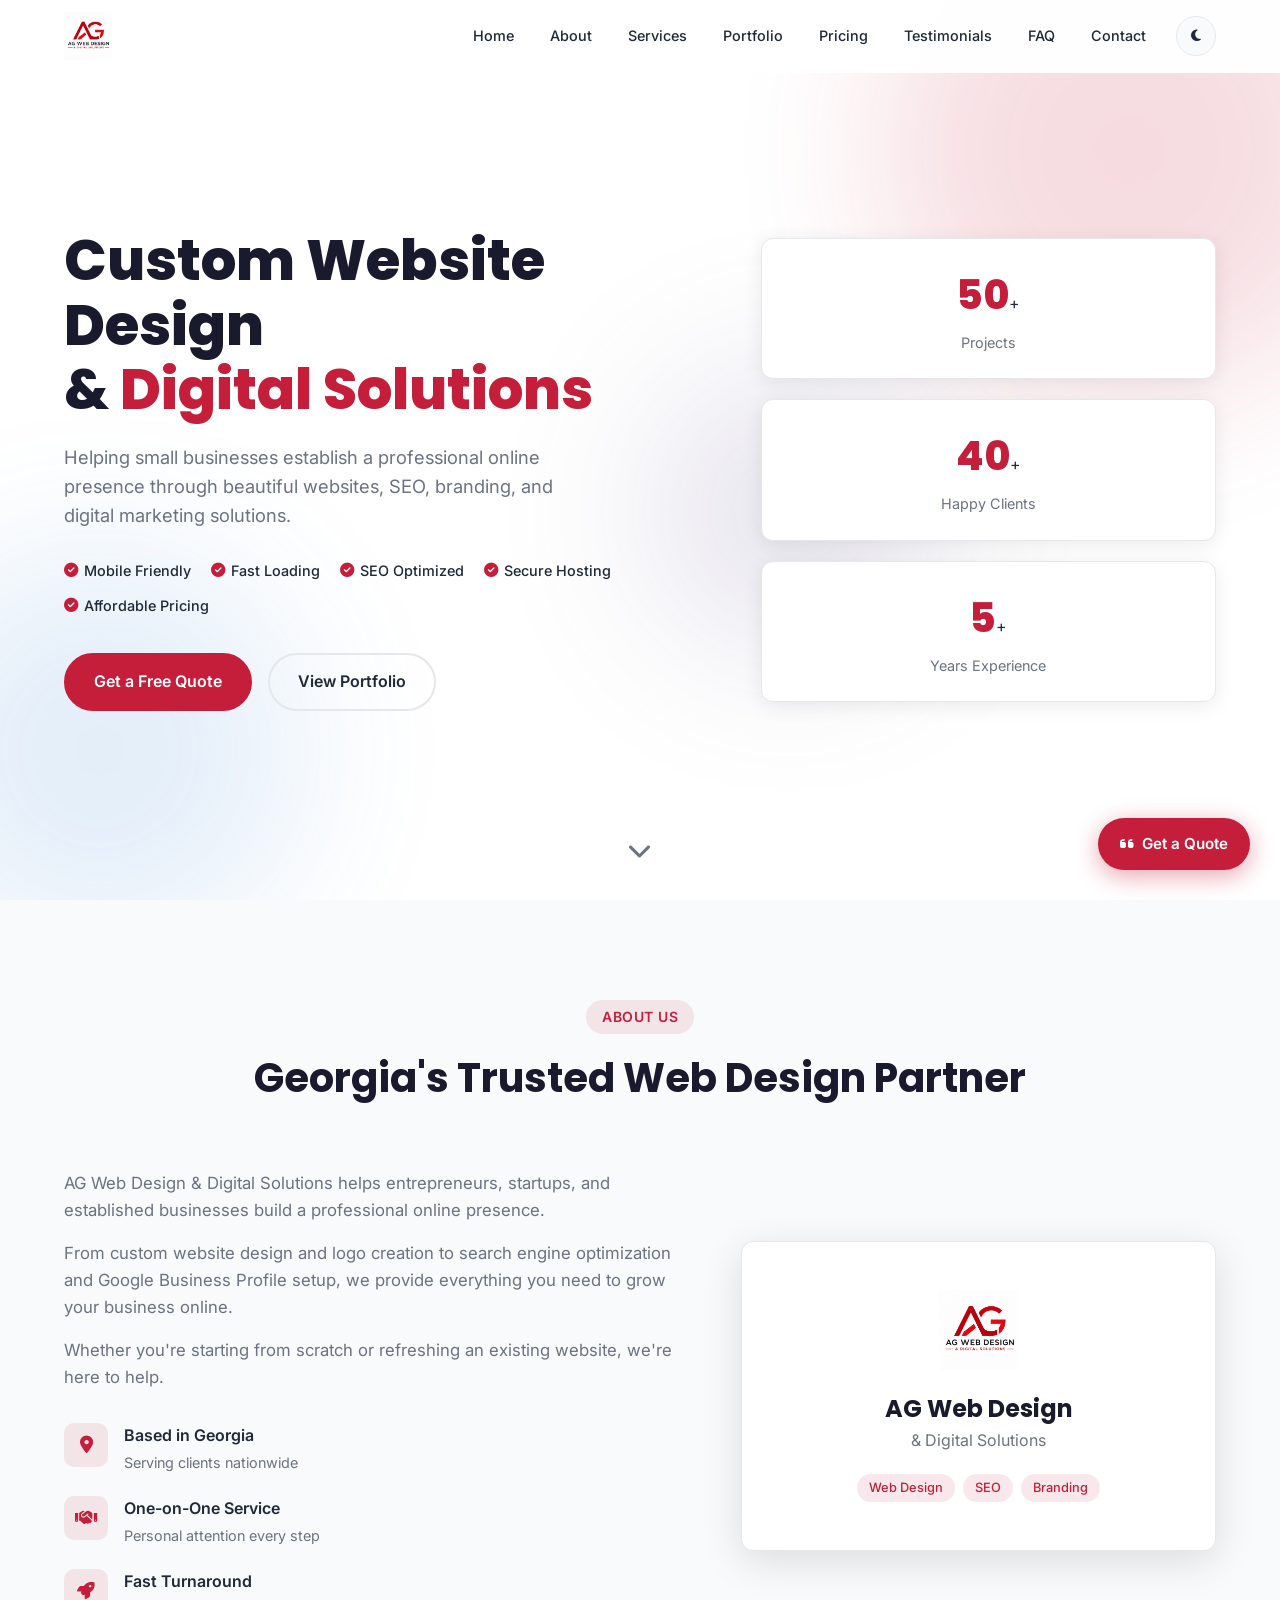
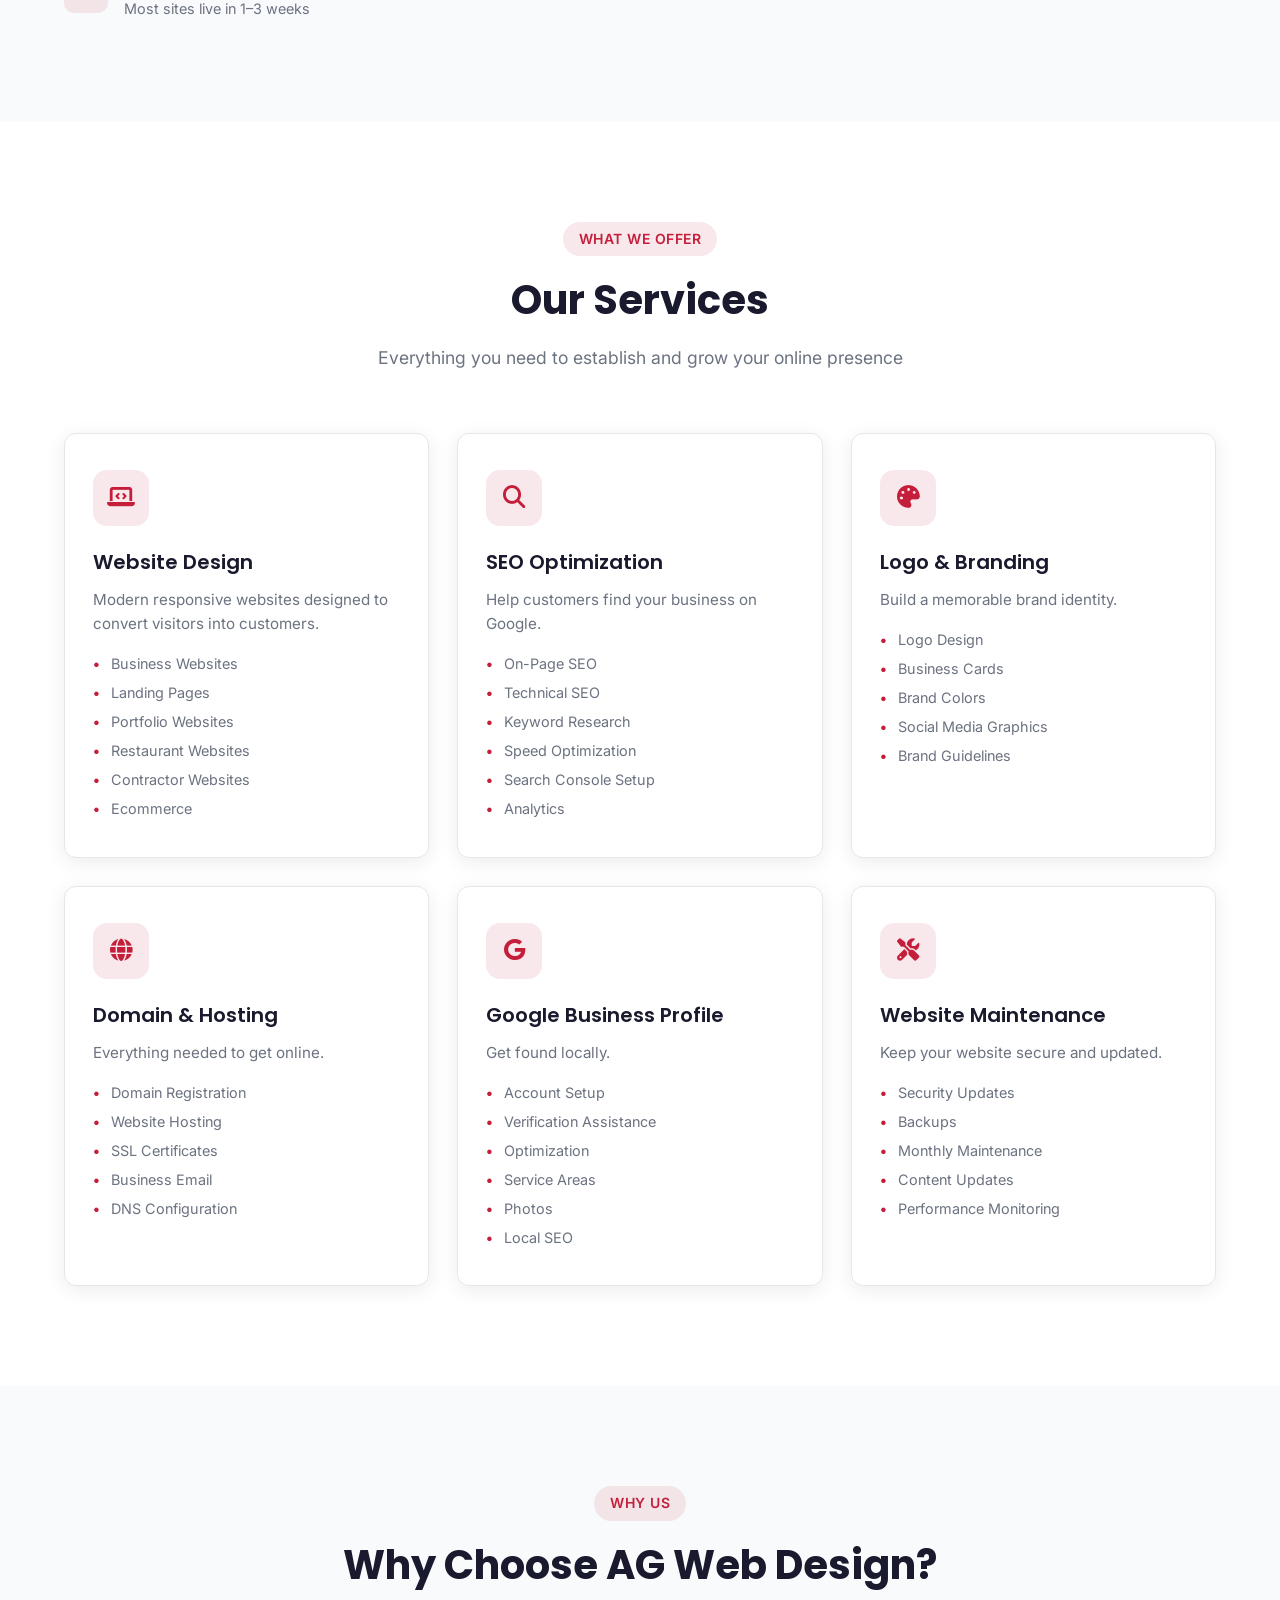
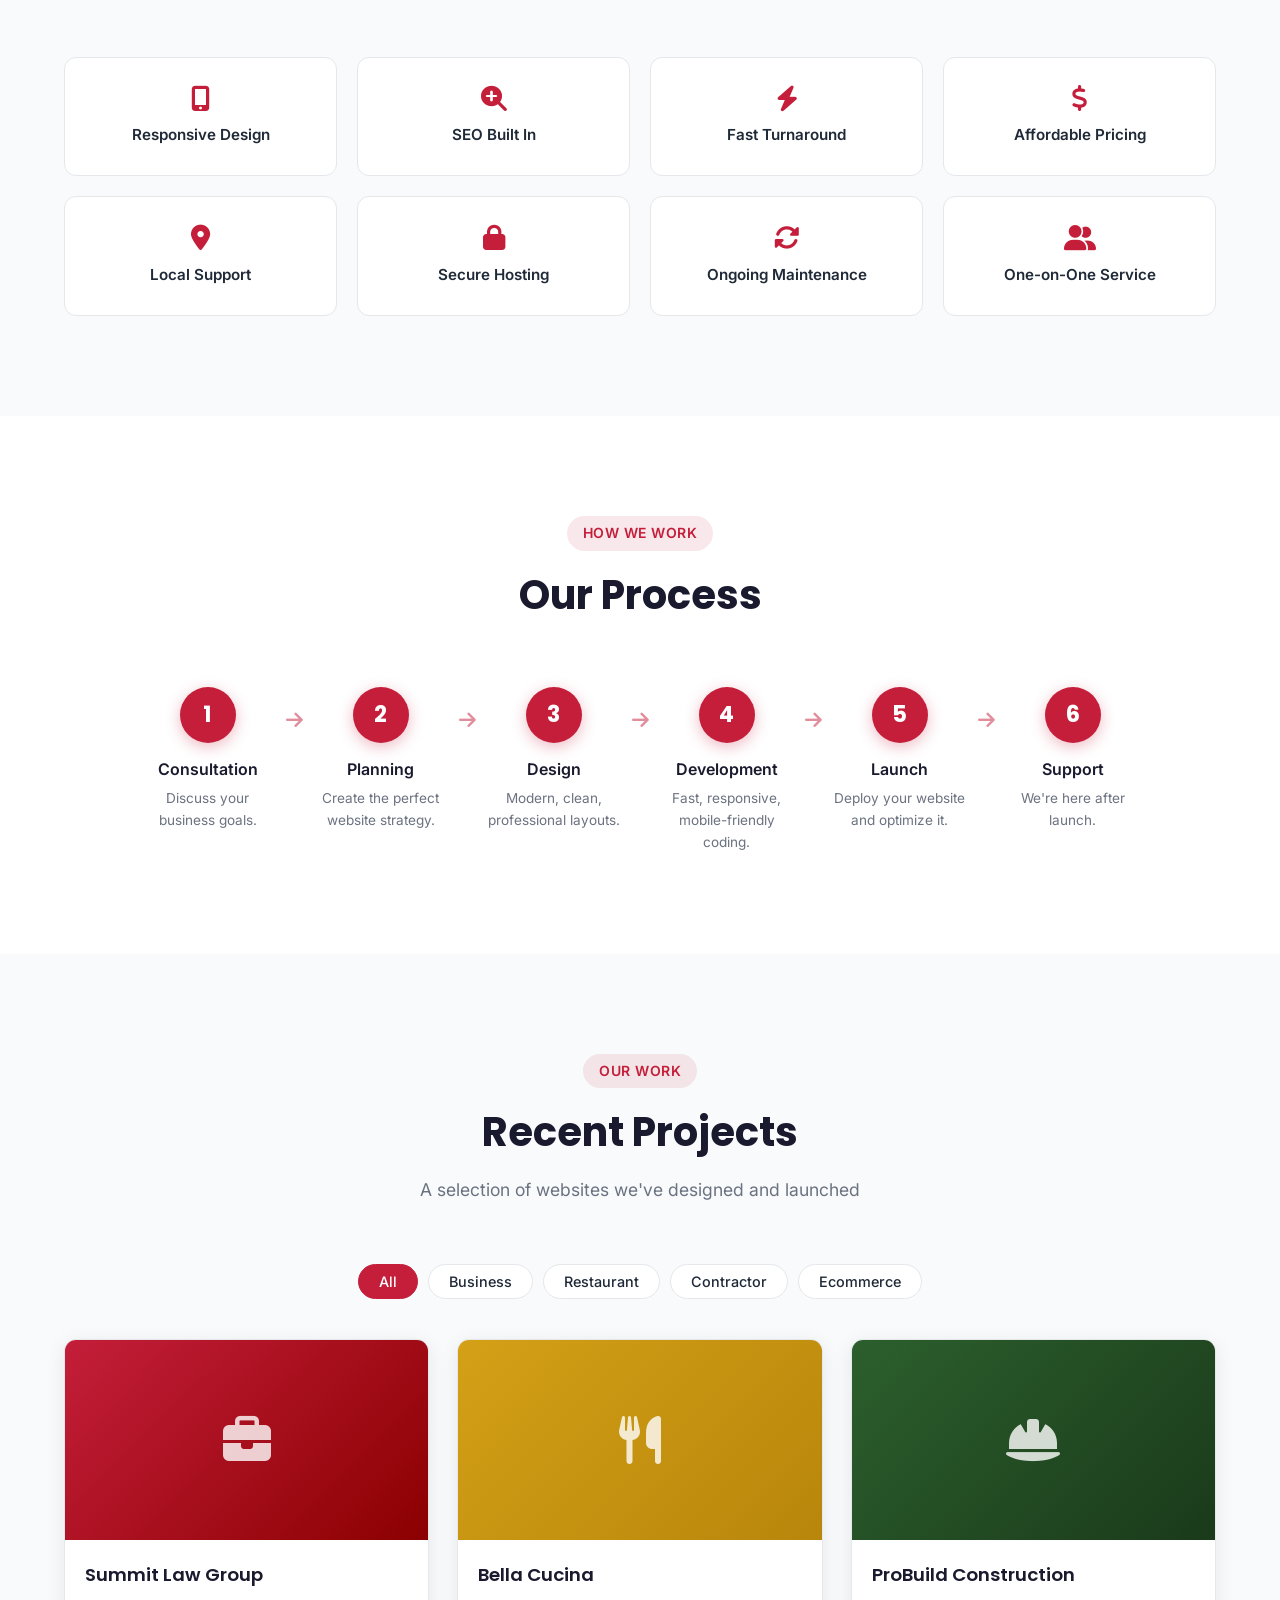
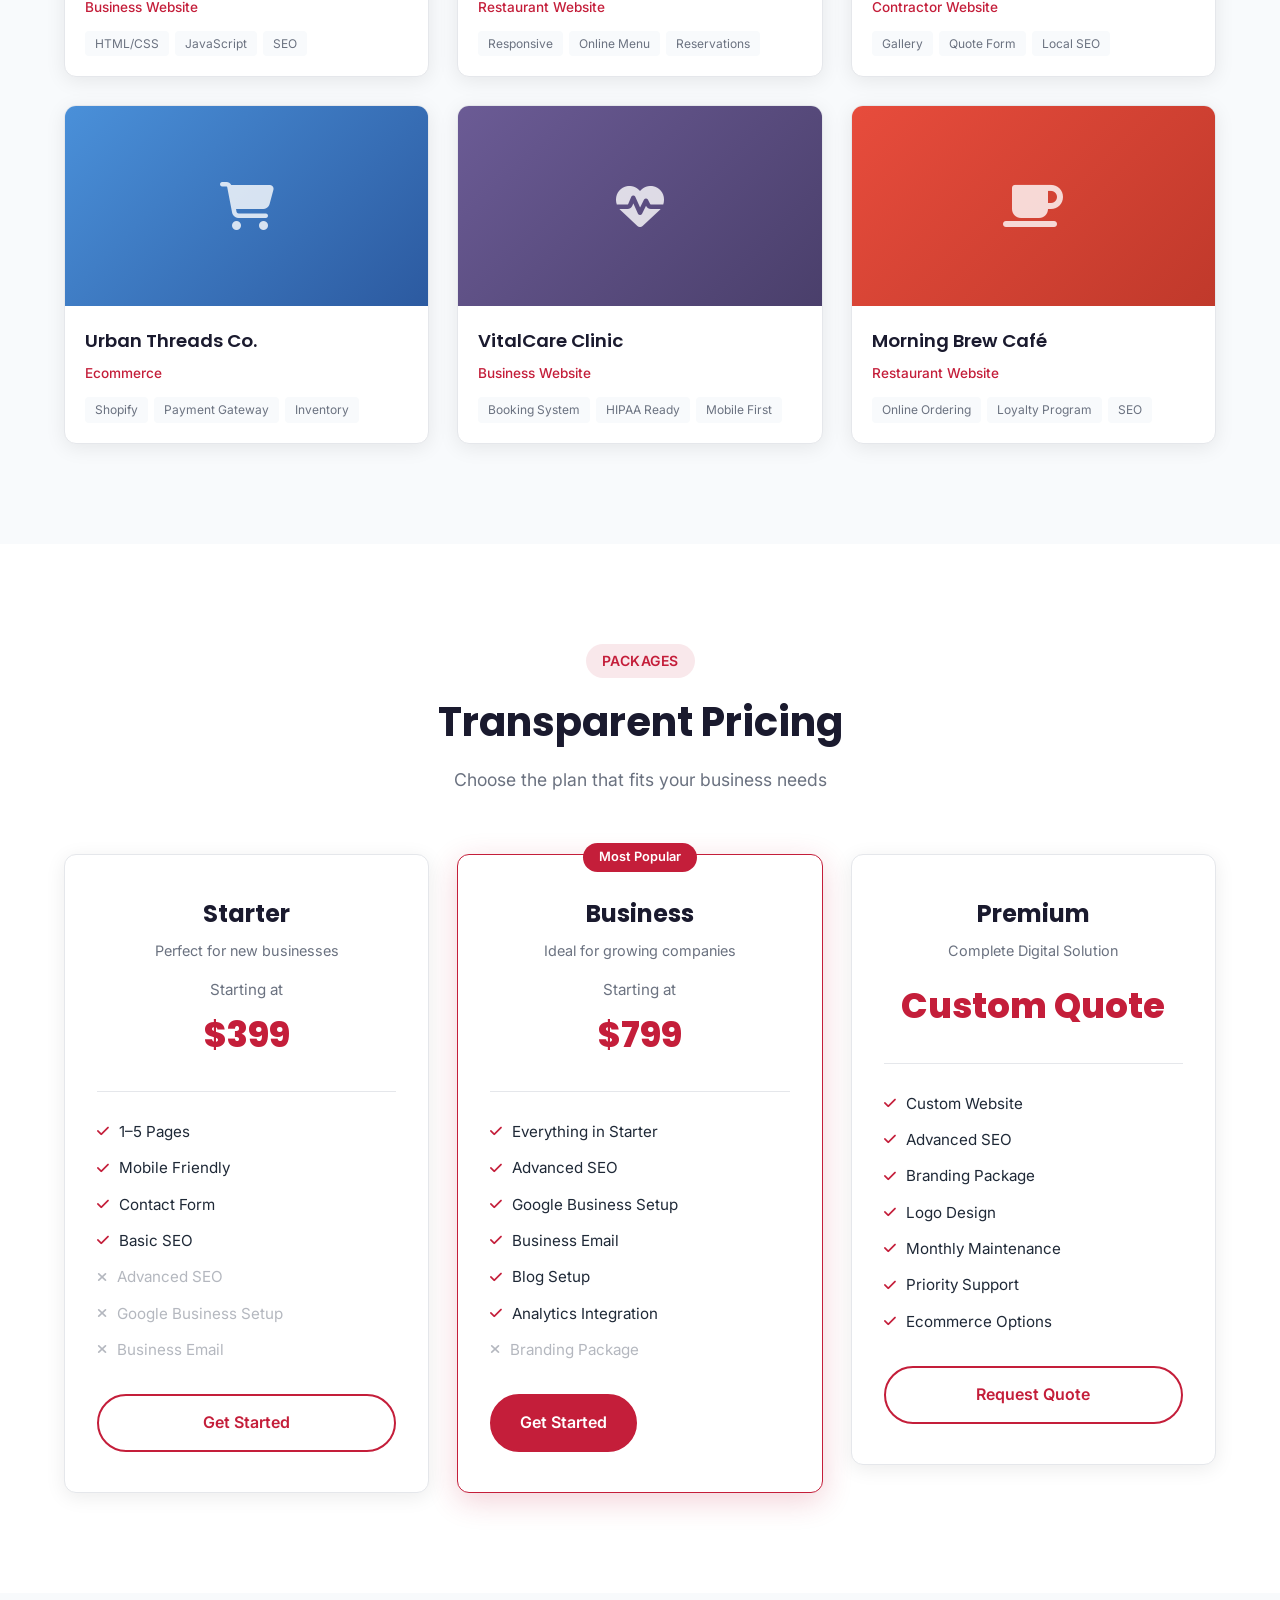
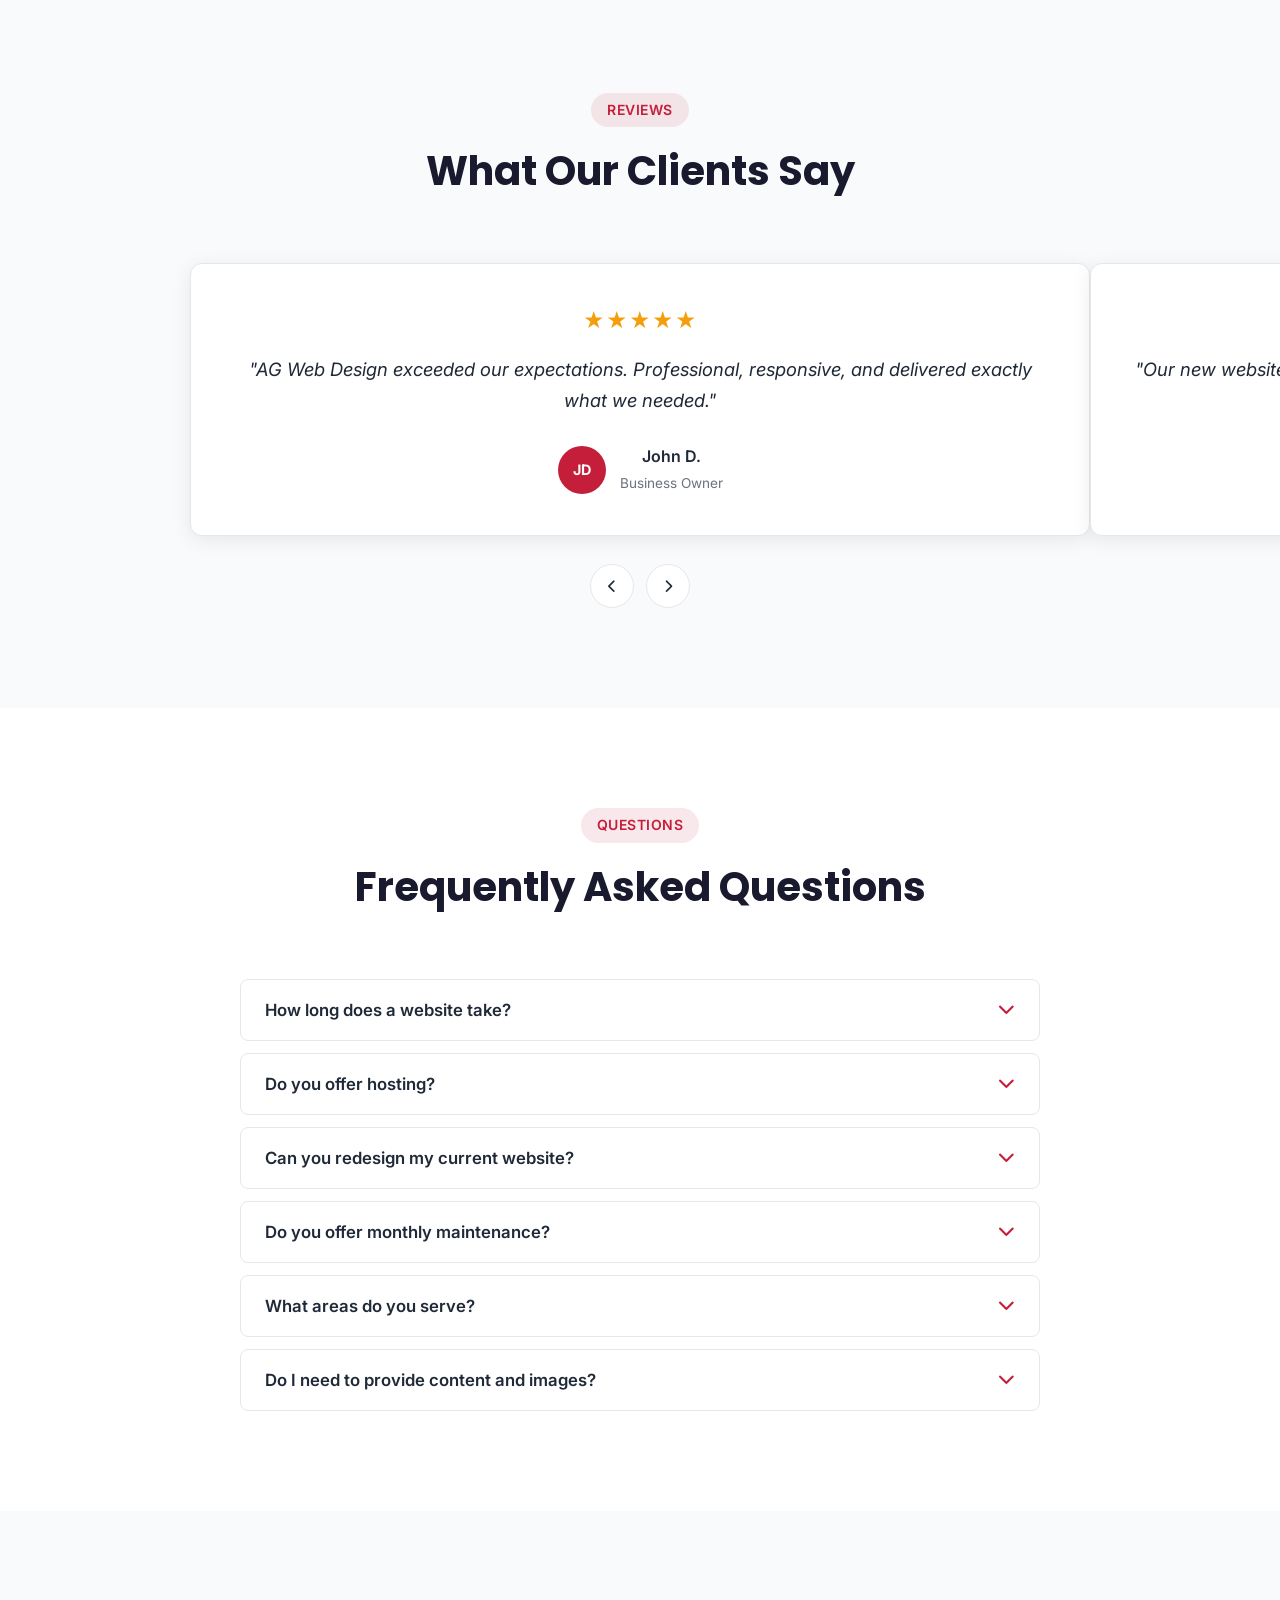
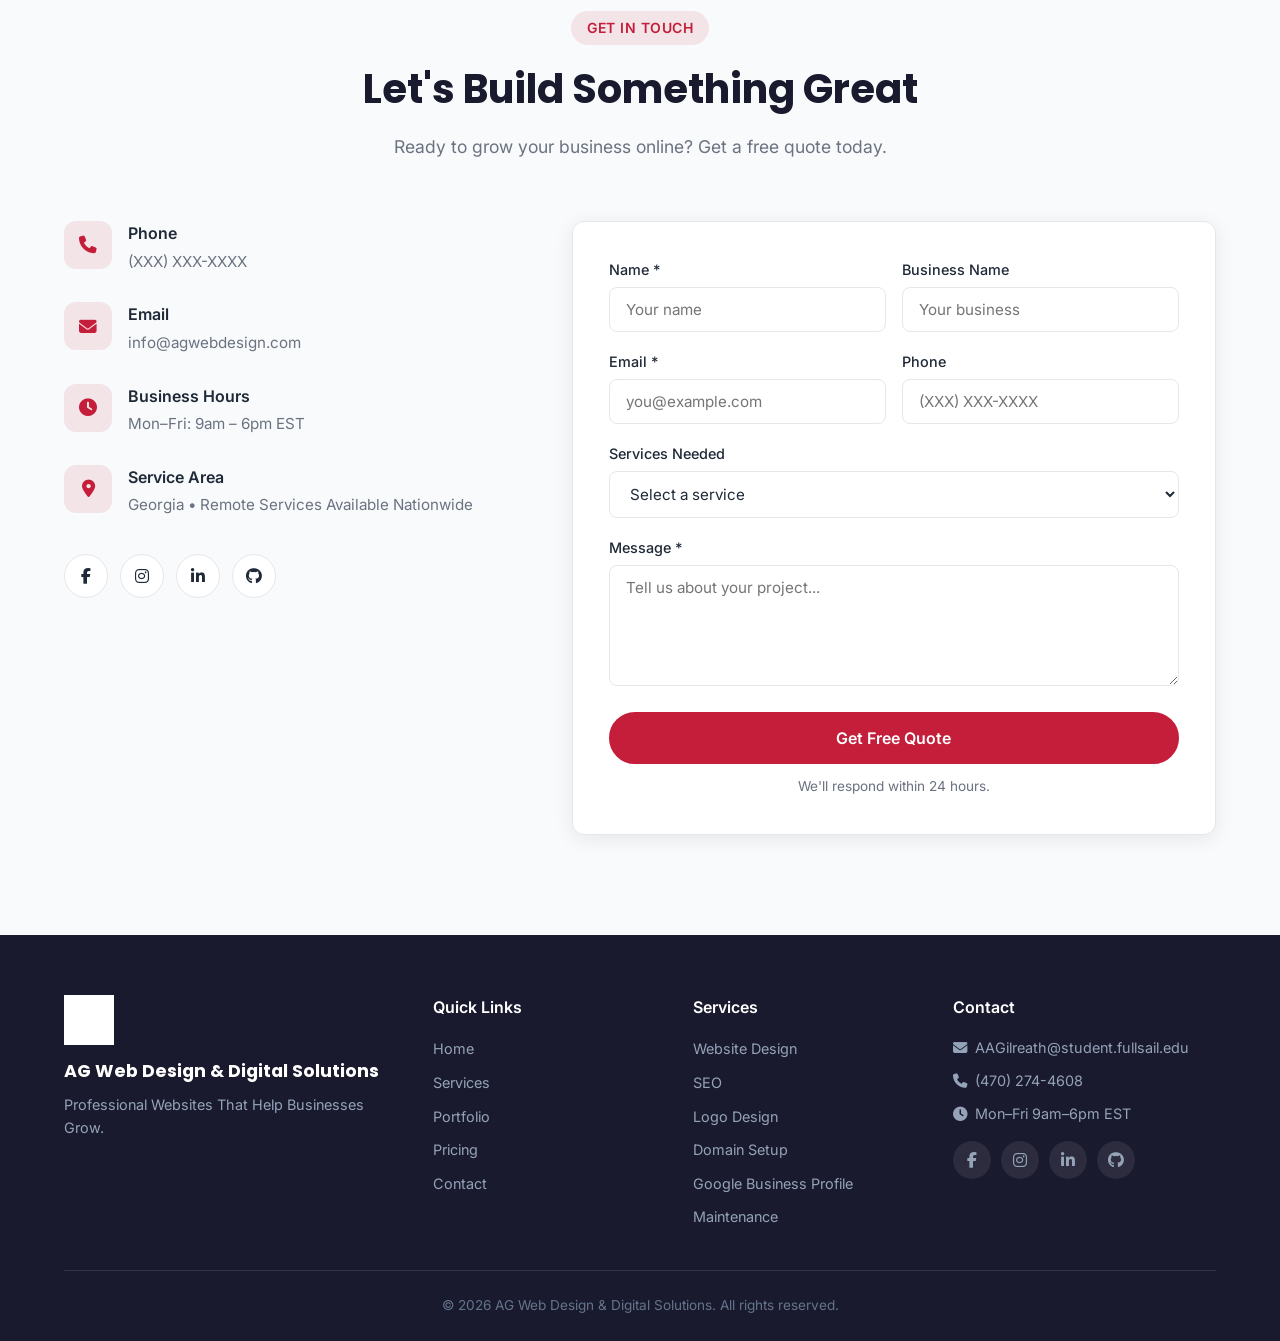
==== commit f6017319: "Update print statement from 'Hello' to 'Goodbye'" ====
--- a/index.html
+++ b/index.html
@@ -22,7 +22,7 @@
     "@type": "ProfessionalService",
     "name": "AG Web Design & Digital Solutions",
     "description": "Professional website design and digital solutions for small businesses",
-    "url": "https://agwebdesign.com",
+    "url": "https://agwebdesign.agwebdesigns.workers.dev",
     "areaServed": "Georgia",
     "serviceType": ["Web Design", "SEO", "Logo Design", "Digital Marketing"]
   }
@@ -772,8 +772,8 @@
         </div>
         <div class="footer-contact">
           <h4>Contact</h4>
-          <p><i class="fas fa-envelope"></i> info@agwebdesign.com</p>
-          <p><i class="fas fa-phone"></i> (XXX) XXX-XXXX</p>
+          <p><i class="fas fa-envelope"></i> AAGilreath@student.fullsail.edu</p>
+          <p><i class="fas fa-phone"></i> (470) 274-4608</p>
           <p><i class="fas fa-clock"></i> Mon–Fri 9am–6pm EST</p>
           <div class="footer-social">
             <a href="https://www.facebook.com/AGCustomDigitalDesigns/" target="_blank" rel="noopener" aria-label="Facebook"><i class="fab fa-facebook-f"></i></a>
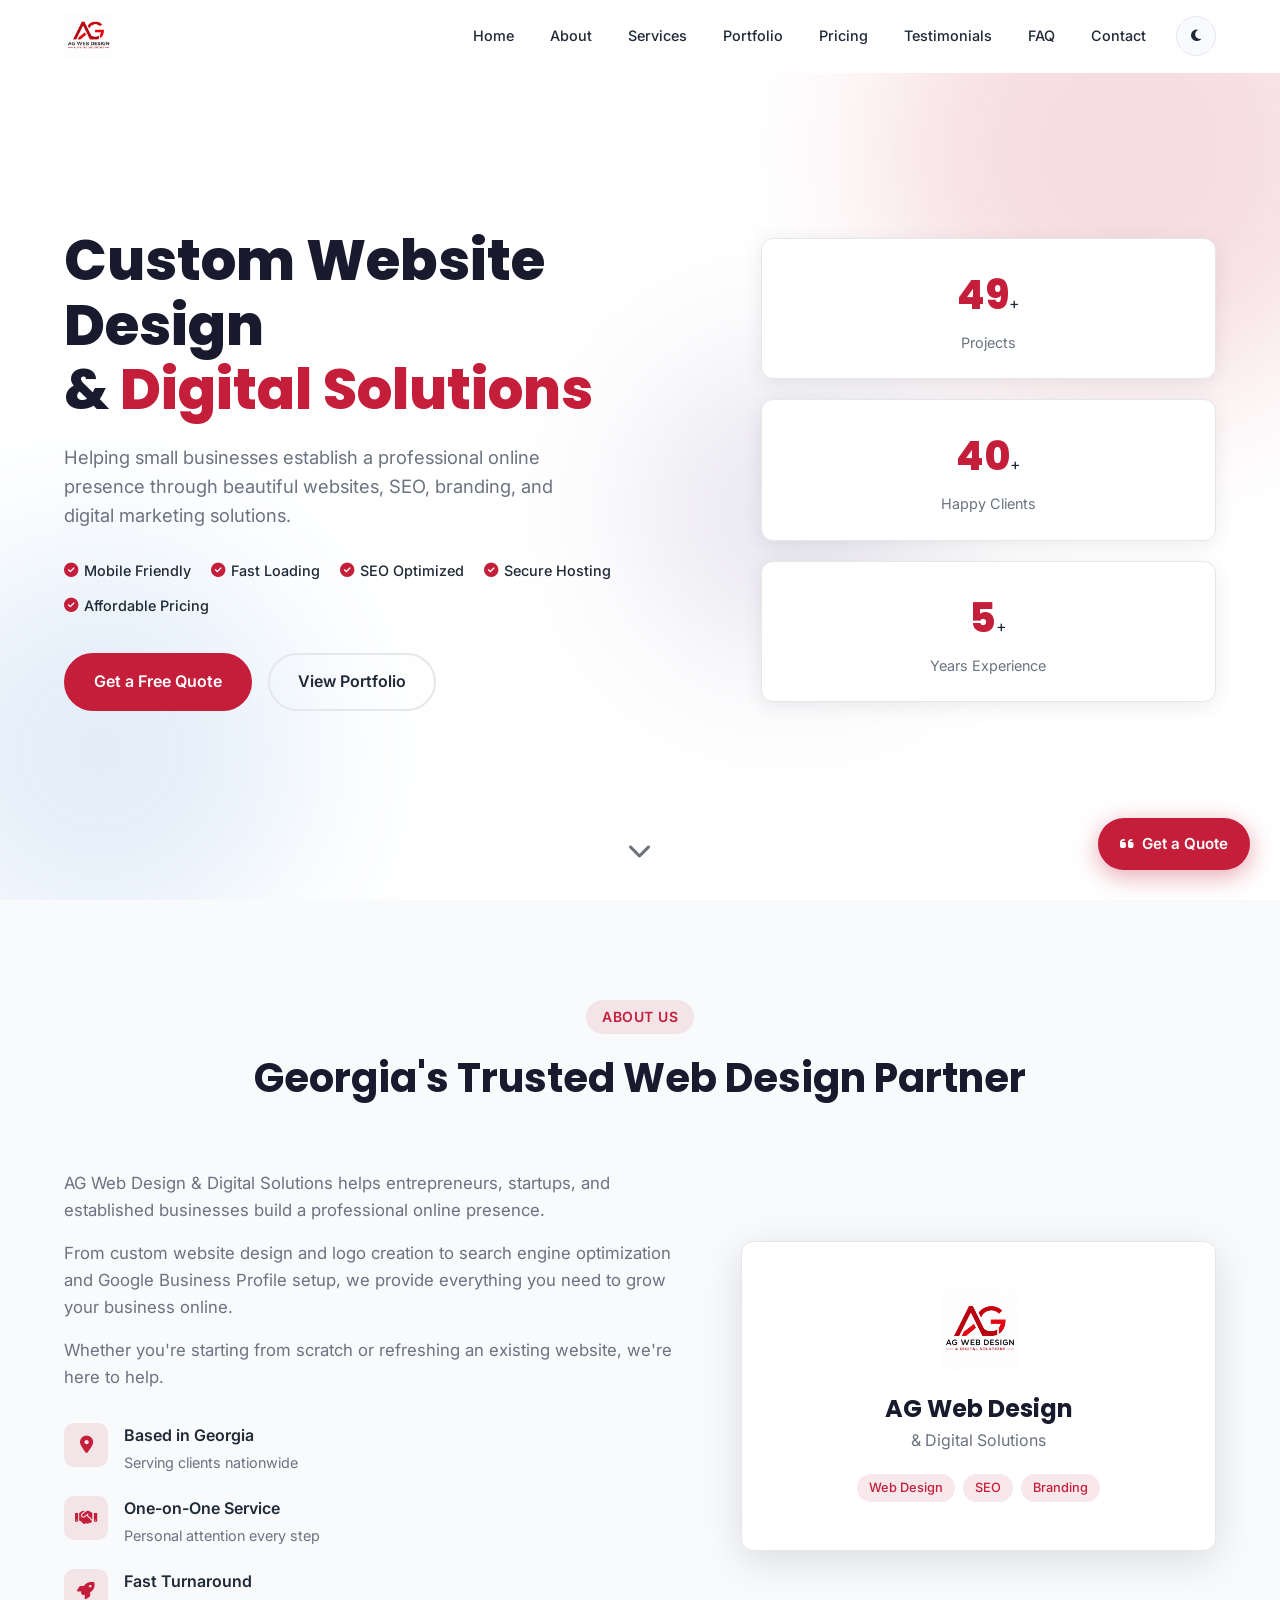
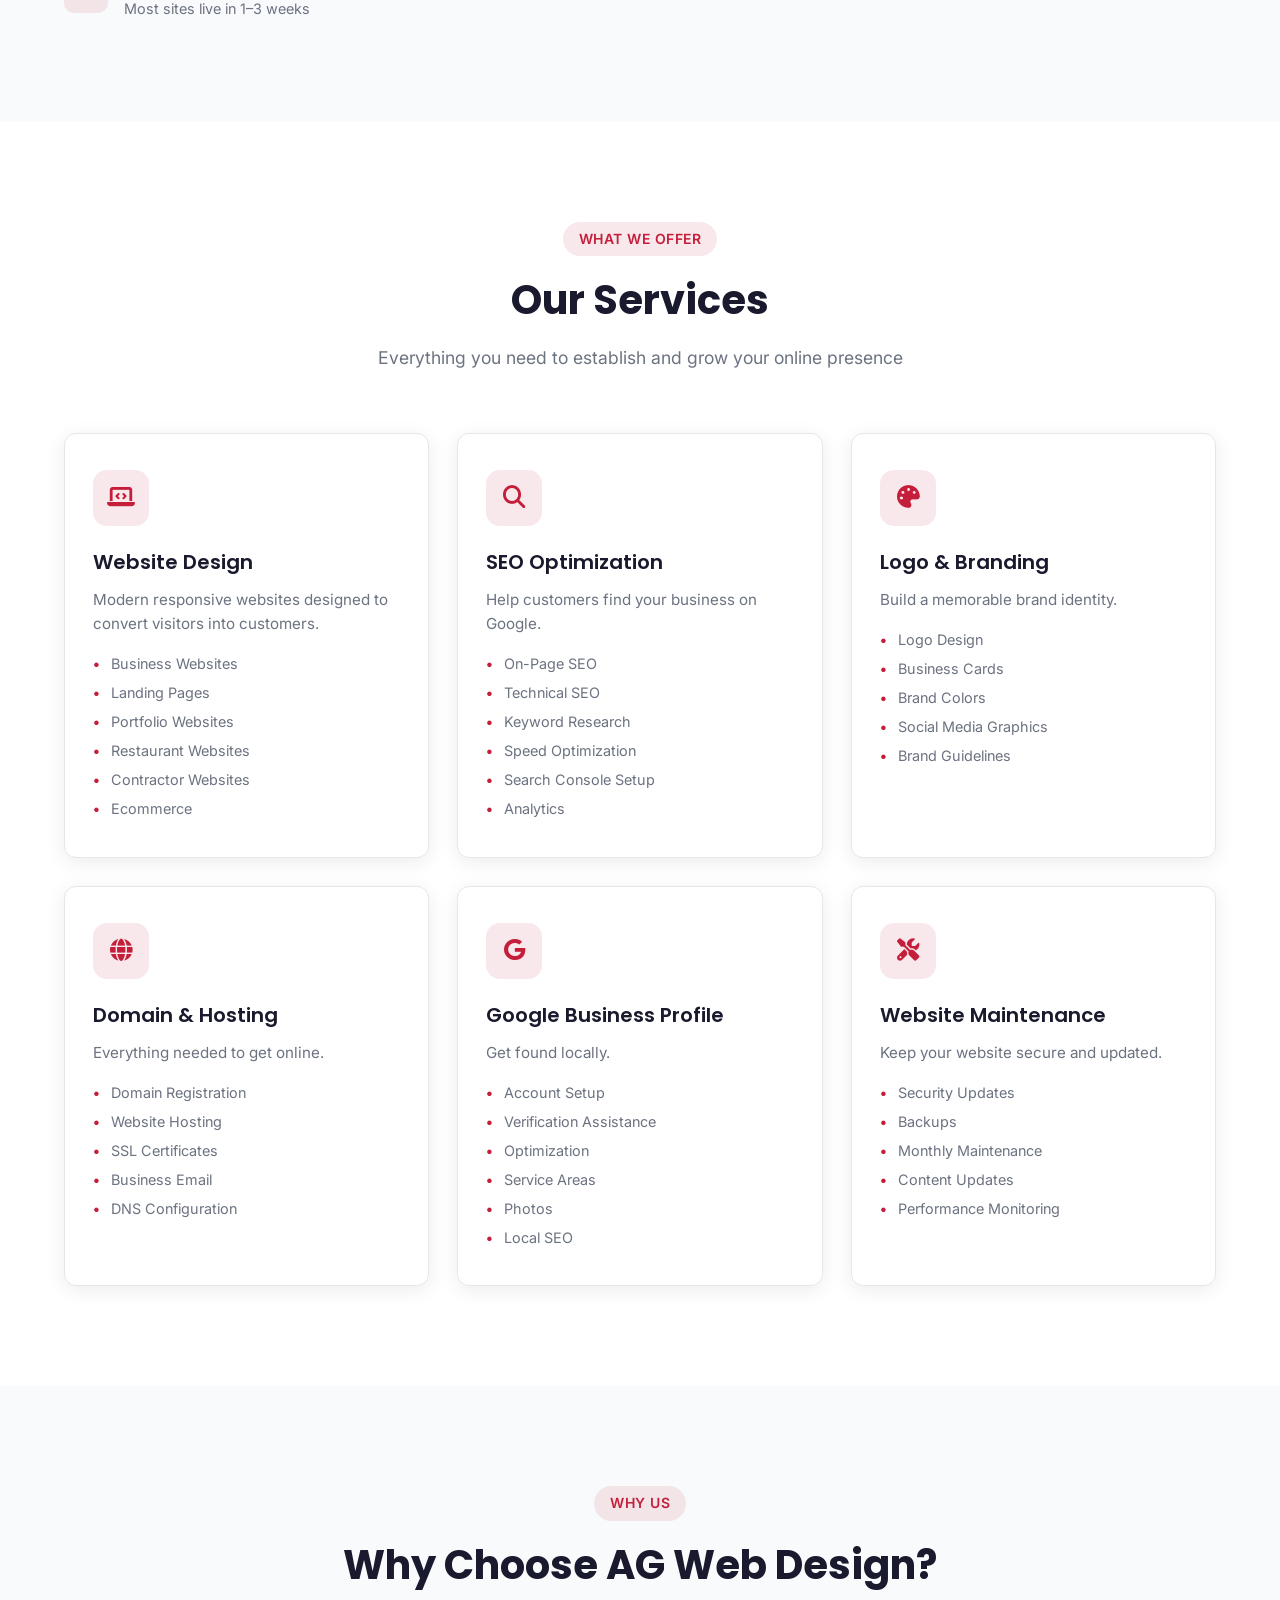
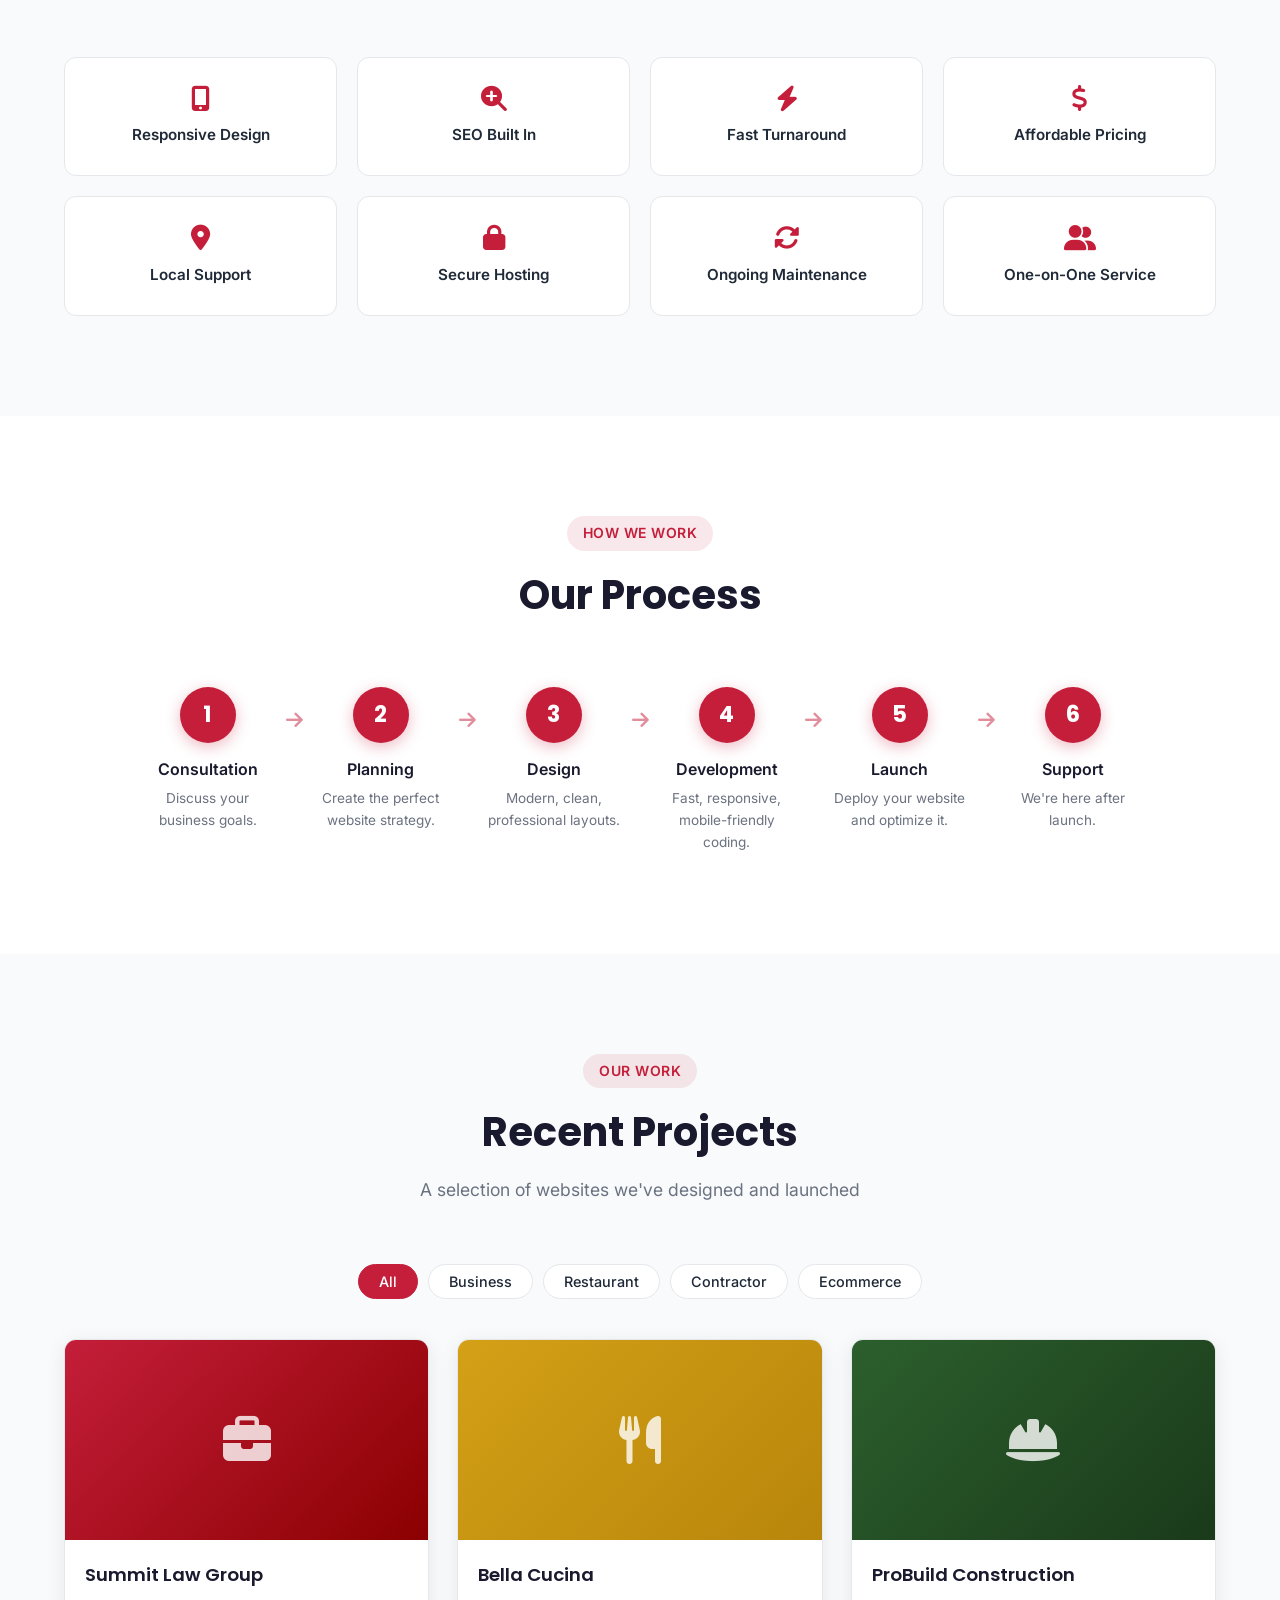
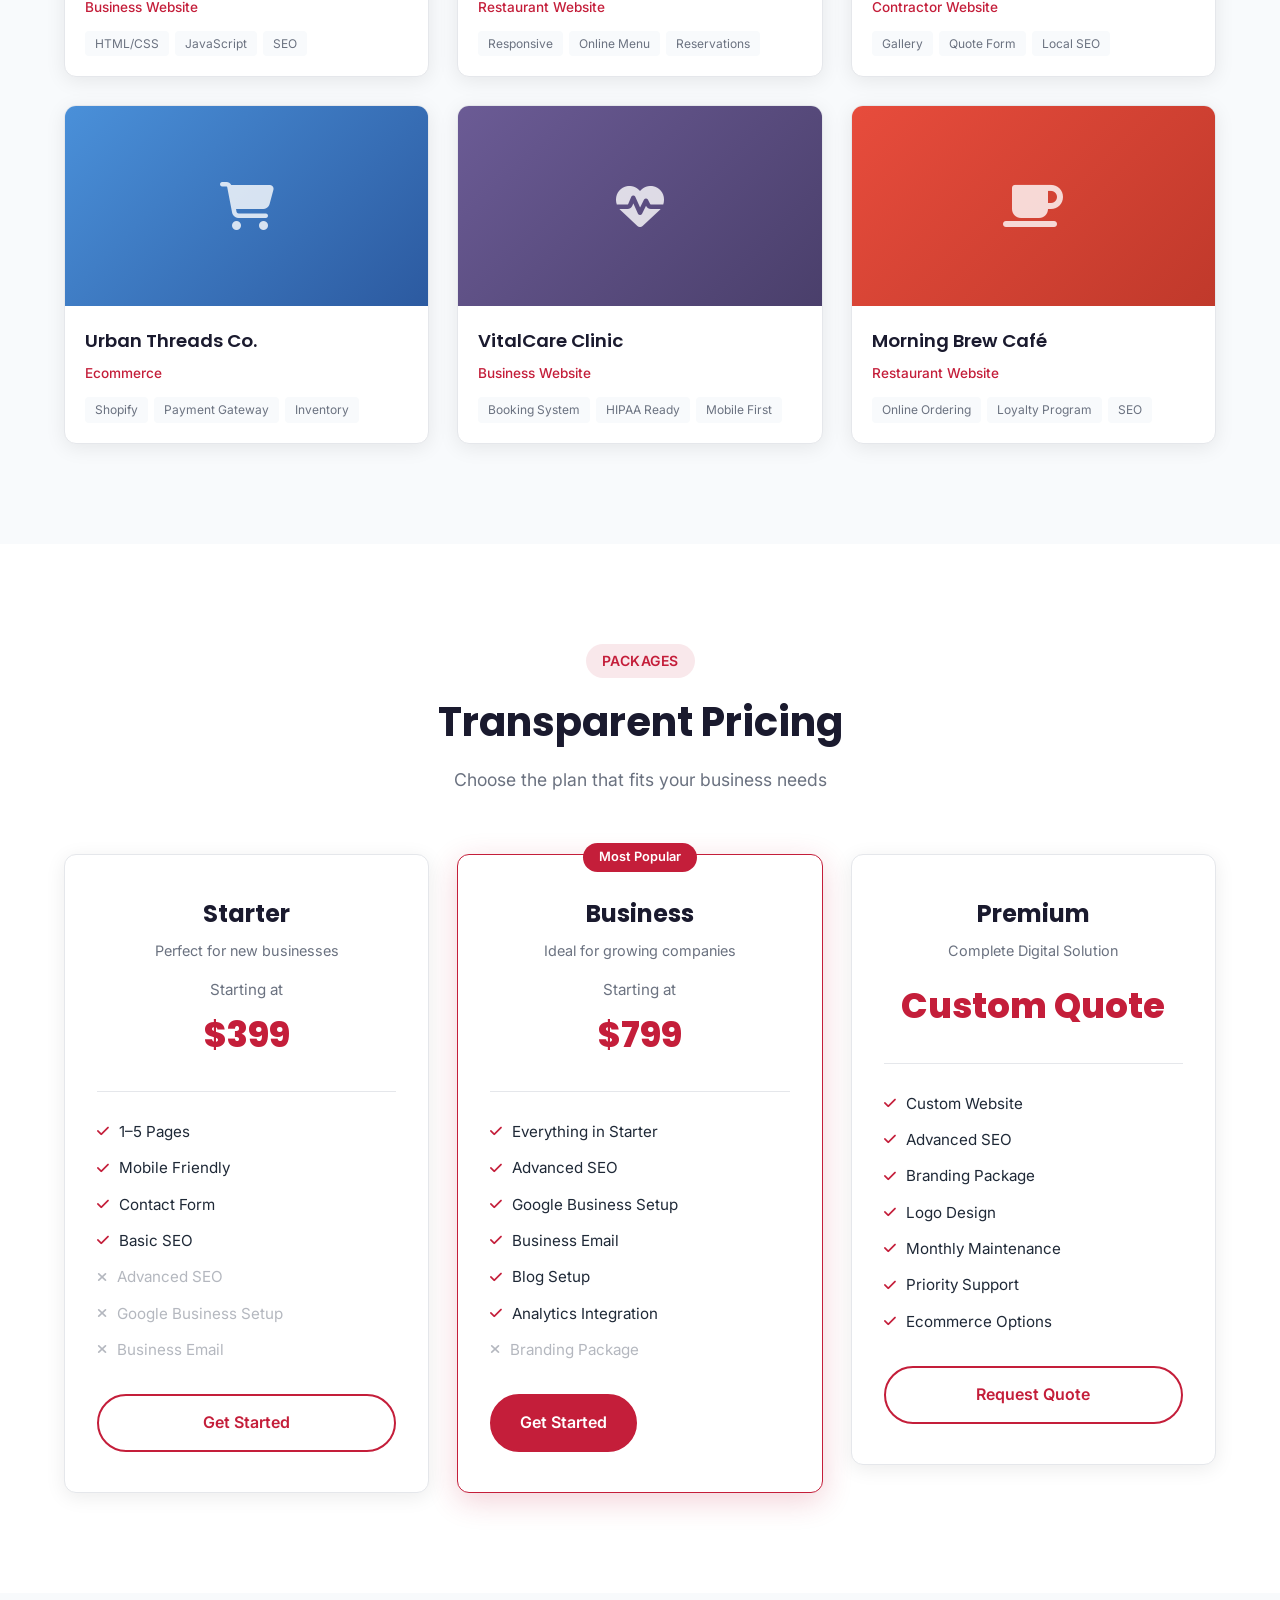
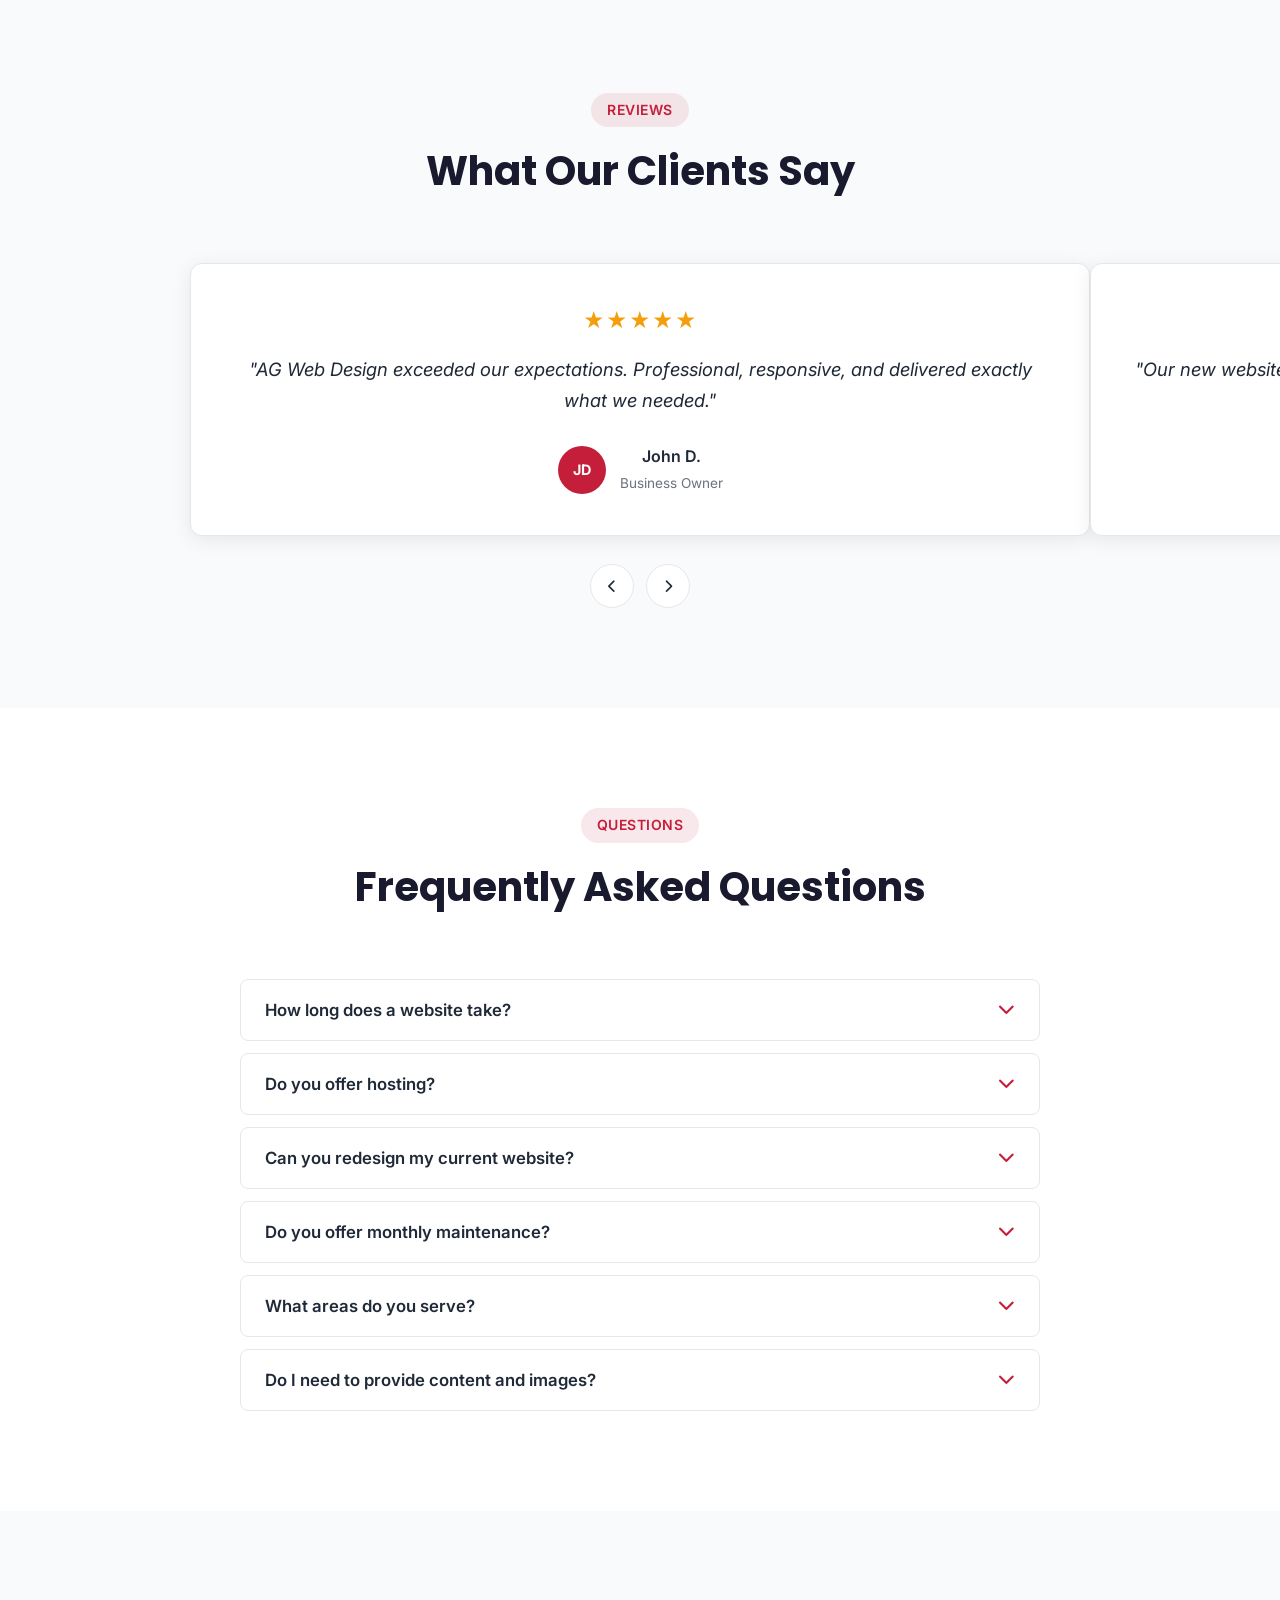
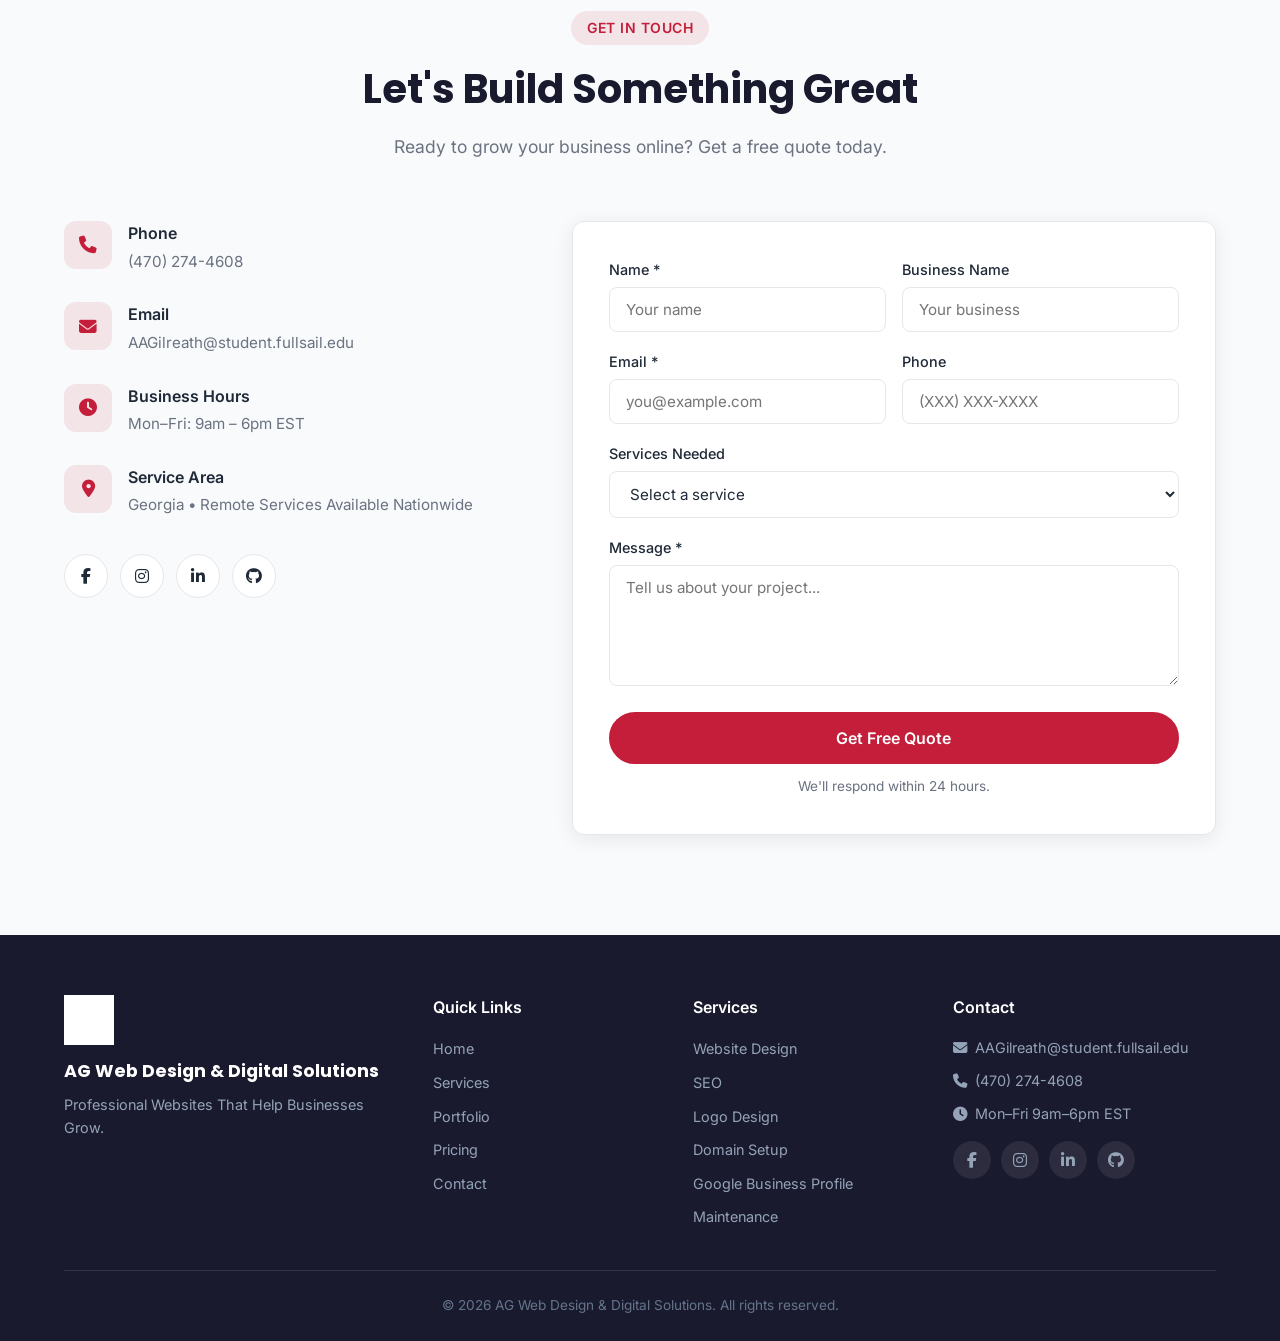
==== commit 42c4a362: "Change greeting from 'Hello World' to 'Goodbye World'" ====
--- a/index.html
+++ b/index.html
@@ -664,14 +664,14 @@
             <i class="fas fa-phone"></i>
             <div>
               <strong>Phone</strong>
-              <a href="tel:+1XXXXXXXXXX">(XXX) XXX-XXXX</a>
+              <a href="tel:4702744608">(470) 274-4608</a>
             </div>
           </div>
           <div class="contact-item">
             <i class="fas fa-envelope"></i>
             <div>
               <strong>Email</strong>
-              <a href="mailto:info@agwebdesign.com">info@agwebdesign.com</a>
+              <a href="mailto:AAGilreath@student.fullsail.edu">AAGilreath@student.fullsail.edu</a>
             </div>
           </div>
           <div class="contact-item">
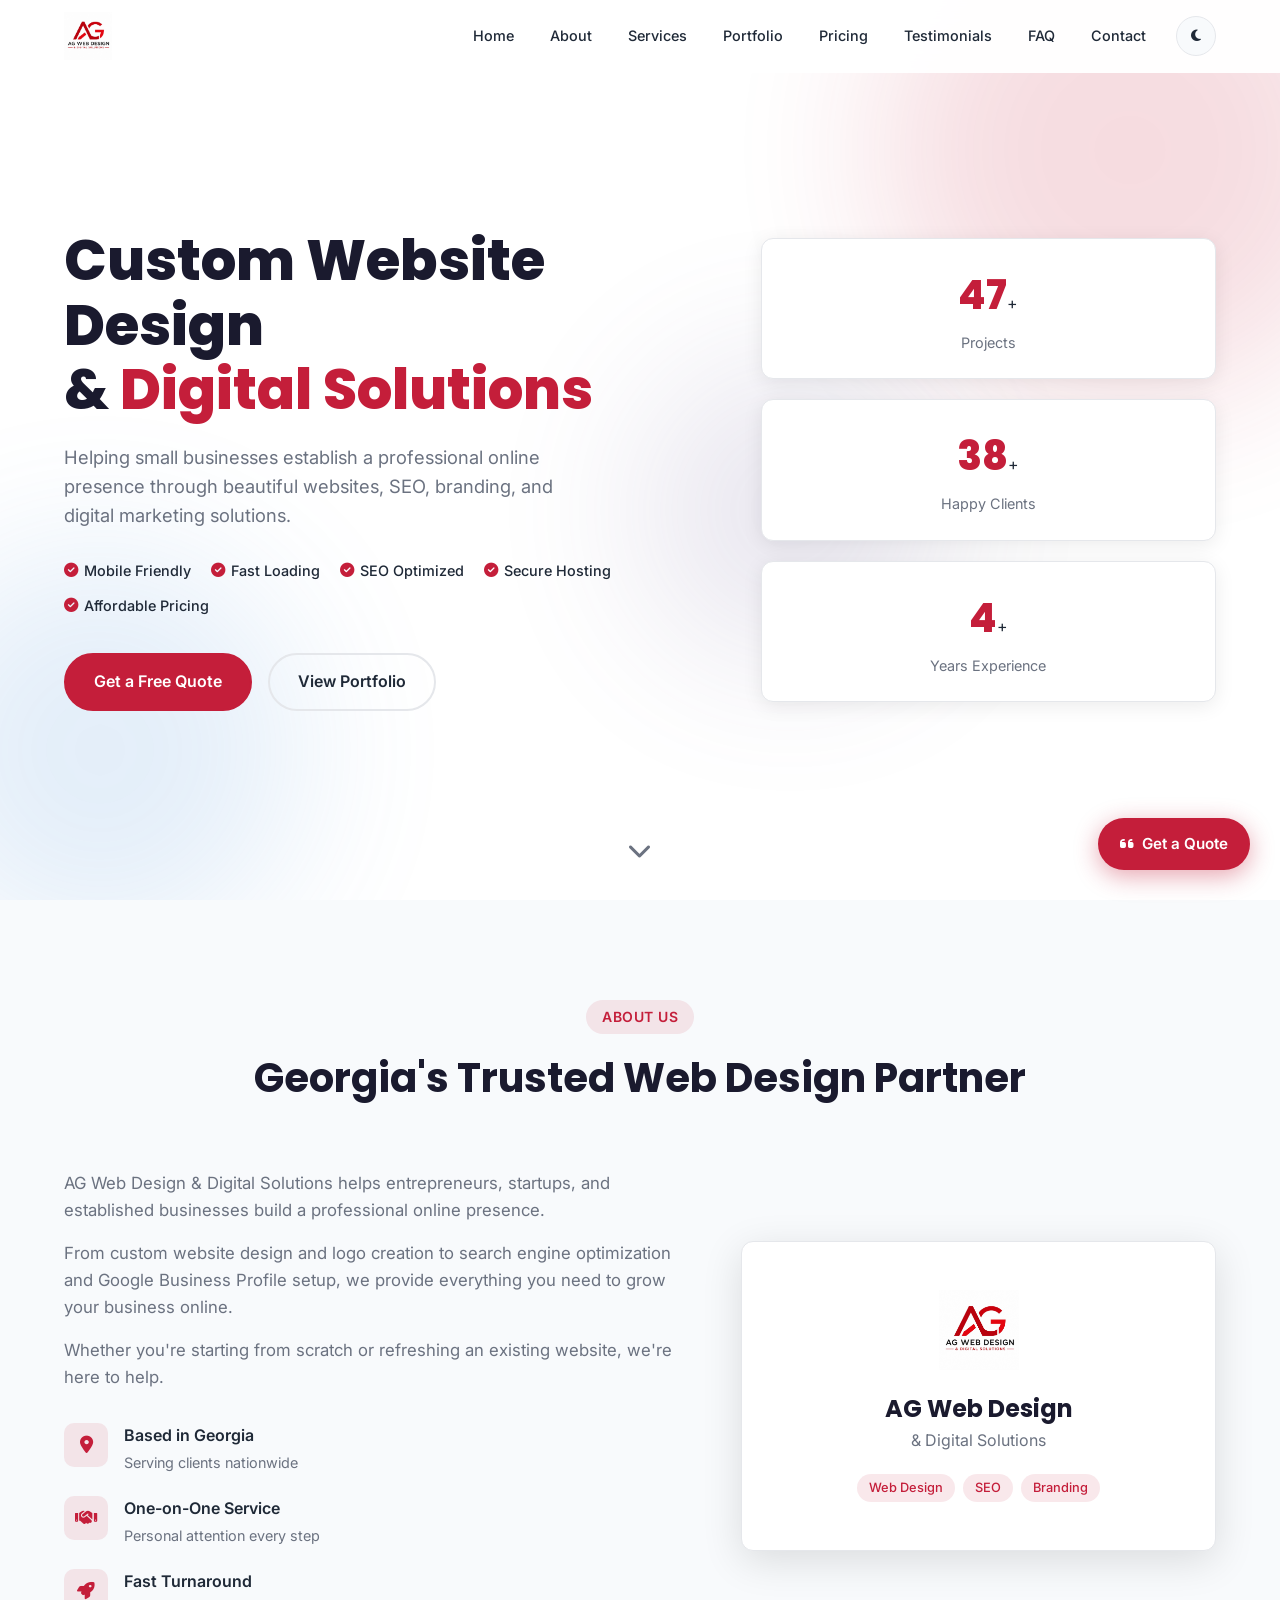
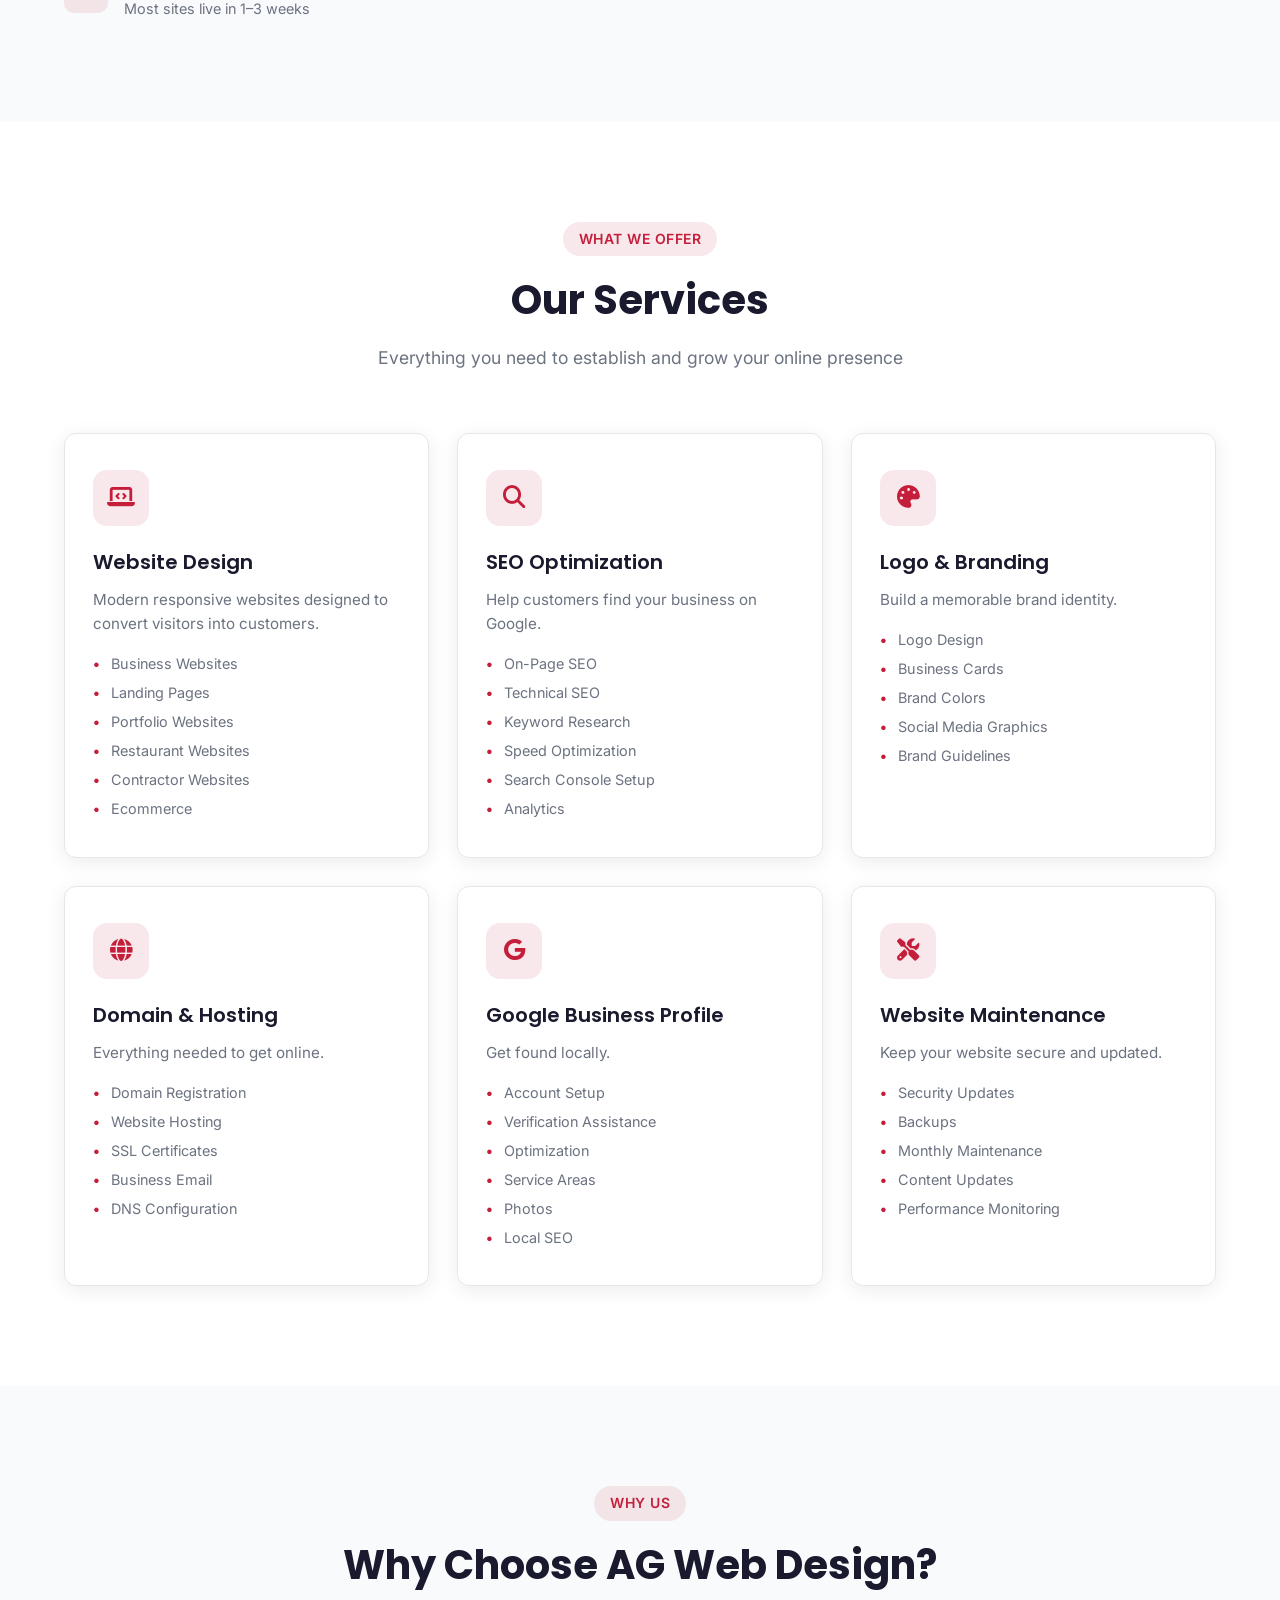
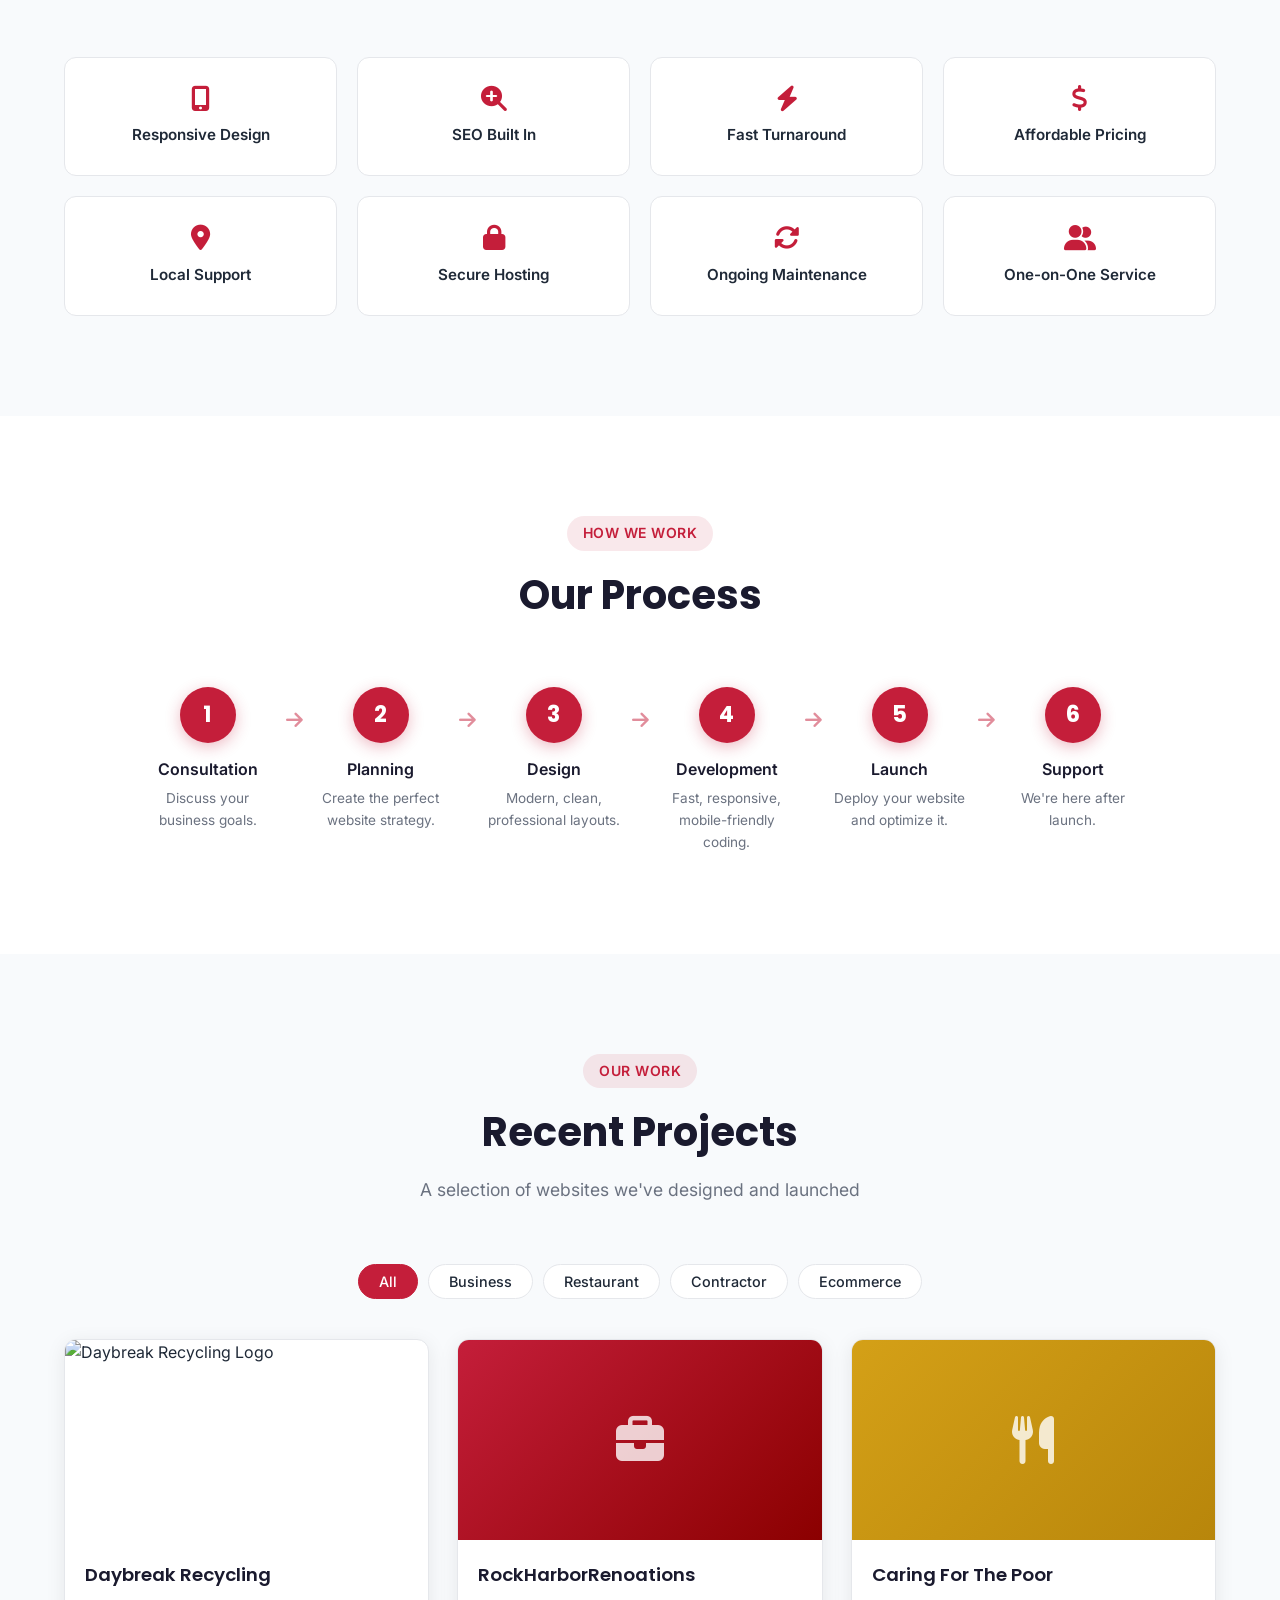
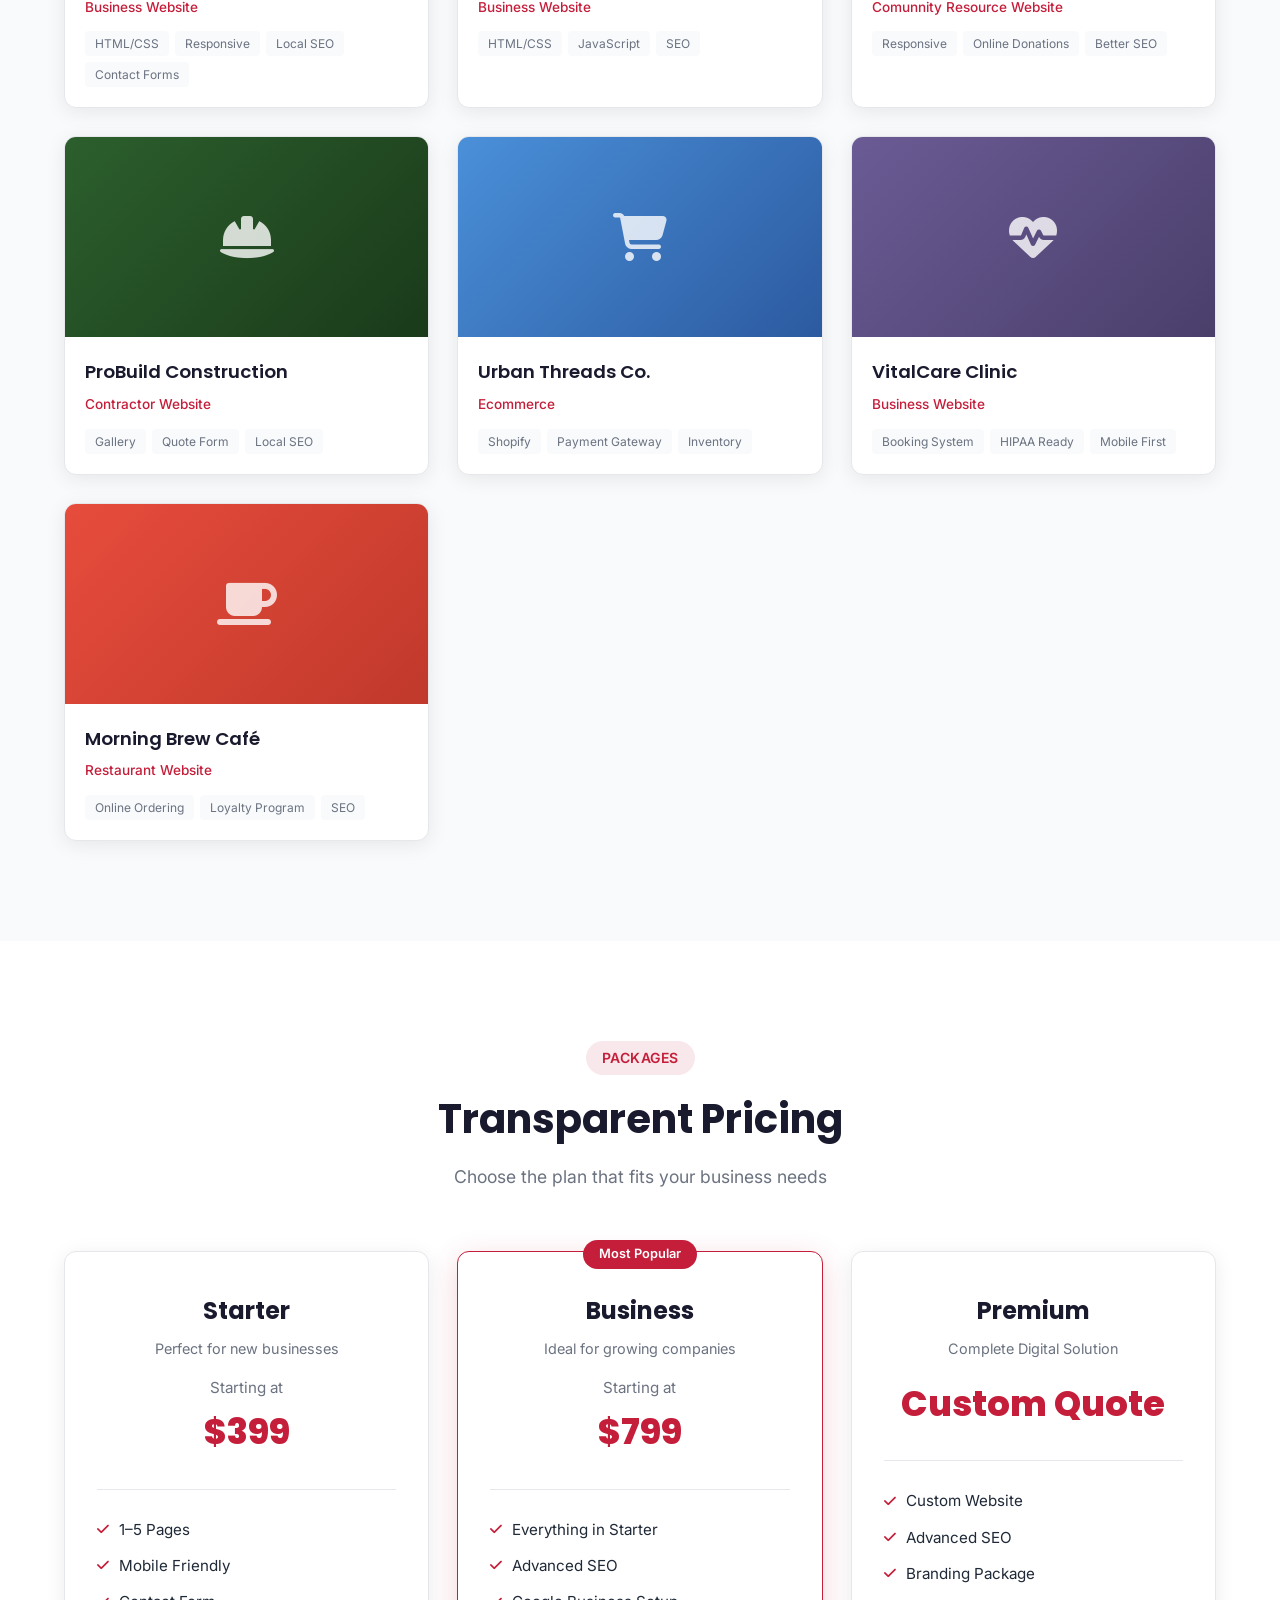
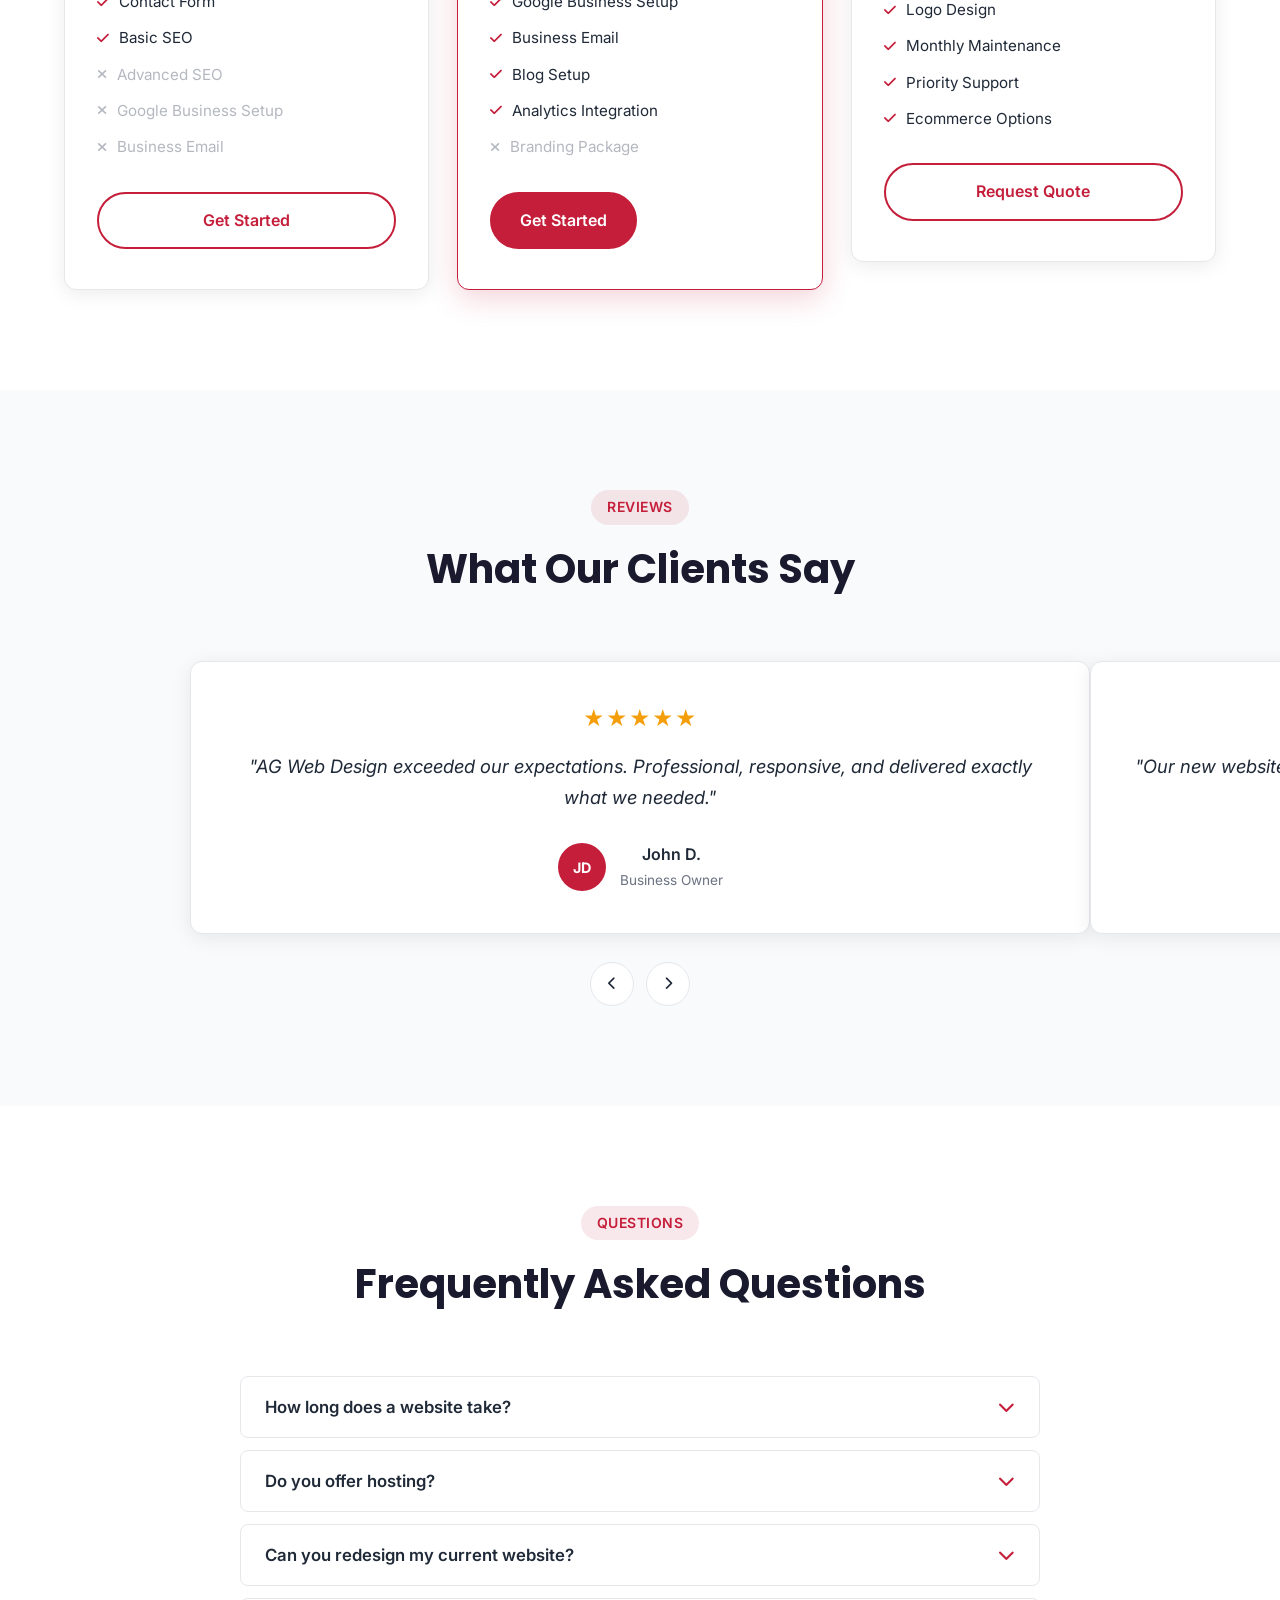
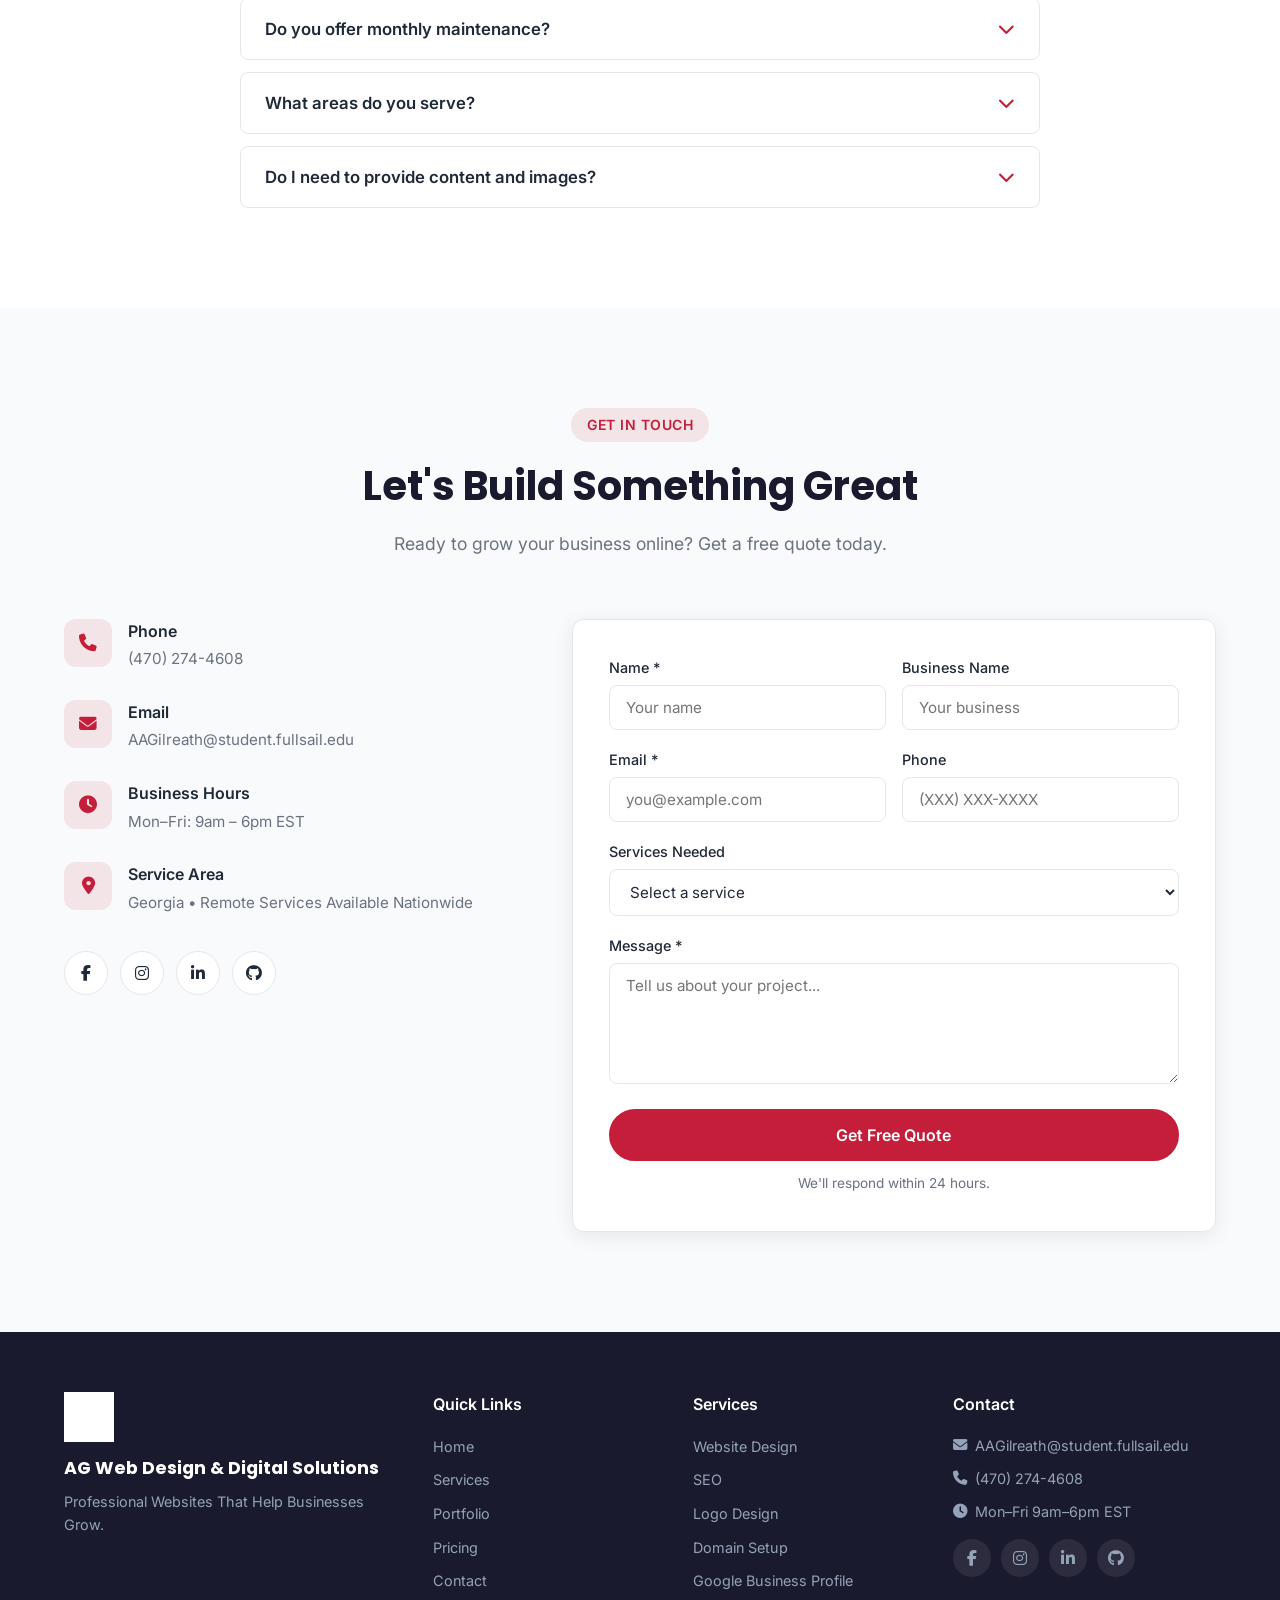
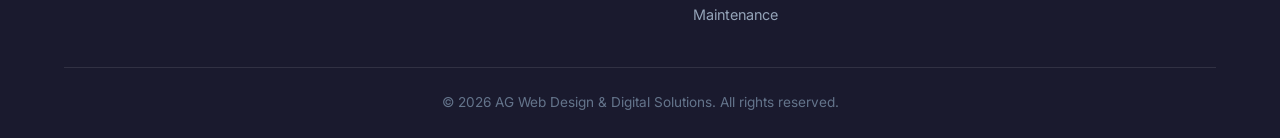
==== commit d565fd66: "Update print statement from 'Hello' to 'Goodbye'" ====
--- a/index.html
+++ b/index.html
@@ -323,139 +323,169 @@
     </div>
   </section>
 
-  <!-- Portfolio Section -->
-  <section id="portfolio" class="portfolio section">
-    <div class="container">
-      <div class="section-header fade-in">
-        <span class="section-tag">Our Work</span>
-        <h2>Recent Projects</h2>
-        <p>A selection of websites we've designed and launched</p>
-      </div>
-      <div class="portfolio-filters fade-in">
-        <button class="filter-btn active" data-filter="all">All</button>
-        <button class="filter-btn" data-filter="business">Business</button>
-        <button class="filter-btn" data-filter="restaurant">Restaurant</button>
-        <button class="filter-btn" data-filter="contractor">Contractor</button>
-        <button class="filter-btn" data-filter="ecommerce">Ecommerce</button>
-      </div>
-      <div class="portfolio-grid">
-        <div class="portfolio-card fade-in" data-category="business">
-          <div class="portfolio-img">
-            <div class="portfolio-placeholder" style="background: linear-gradient(135deg, #c41e3a, #8b0000);">
-              <i class="fas fa-briefcase"></i>
-            </div>
-            <div class="portfolio-overlay">
-              <a href="#" class="btn btn-sm">Visit Website</a>
-            </div>
-          </div>
-          <div class="portfolio-info">
-            <h3>Summit Law Group</h3>
-            <span class="category">Business Website</span>
-            <div class="tech-tags">
-              <span>HTML/CSS</span>
-              <span>JavaScript</span>
-              <span>SEO</span>
-            </div>
-          </div>
-        </div>
-        <div class="portfolio-card fade-in" data-category="restaurant">
-          <div class="portfolio-img">
-            <div class="portfolio-placeholder" style="background: linear-gradient(135deg, #d4a017, #b8860b);">
-              <i class="fas fa-utensils"></i>
-            </div>
-            <div class="portfolio-overlay">
-              <a href="#" class="btn btn-sm">Visit Website</a>
-            </div>
-          </div>
-          <div class="portfolio-info">
-            <h3>Bella Cucina</h3>
-            <span class="category">Restaurant Website</span>
-            <div class="tech-tags">
-              <span>Responsive</span>
-              <span>Online Menu</span>
-              <span>Reservations</span>
-            </div>
-          </div>
-        </div>
-        <div class="portfolio-card fade-in" data-category="contractor">
-          <div class="portfolio-img">
-            <div class="portfolio-placeholder" style="background: linear-gradient(135deg, #2c5f2d, #1a3a1a);">
-              <i class="fas fa-hard-hat"></i>
-            </div>
-            <div class="portfolio-overlay">
-              <a href="#" class="btn btn-sm">Visit Website</a>
-            </div>
-          </div>
-          <div class="portfolio-info">
-            <h3>ProBuild Construction</h3>
-            <span class="category">Contractor Website</span>
-            <div class="tech-tags">
-              <span>Gallery</span>
-              <span>Quote Form</span>
-              <span>Local SEO</span>
-            </div>
-          </div>
-        </div>
-        <div class="portfolio-card fade-in" data-category="ecommerce">
-          <div class="portfolio-img">
-            <div class="portfolio-placeholder" style="background: linear-gradient(135deg, #4a90d9, #2c5aa0);">
-              <i class="fas fa-shopping-cart"></i>
-            </div>
-            <div class="portfolio-overlay">
-              <a href="#" class="btn btn-sm">Visit Website</a>
-            </div>
-          </div>
-          <div class="portfolio-info">
-            <h3>Urban Threads Co.</h3>
-            <span class="category">Ecommerce</span>
-            <div class="tech-tags">
-              <span>Shopify</span>
-              <span>Payment Gateway</span>
-              <span>Inventory</span>
-            </div>
-          </div>
-        </div>
-        <div class="portfolio-card fade-in" data-category="business">
-          <div class="portfolio-img">
-            <div class="portfolio-placeholder" style="background: linear-gradient(135deg, #6b5b95, #4a3f6b);">
-              <i class="fas fa-heartbeat"></i>
-            </div>
-            <div class="portfolio-overlay">
-              <a href="#" class="btn btn-sm">Visit Website</a>
-            </div>
-          </div>
-          <div class="portfolio-info">
-            <h3>VitalCare Clinic</h3>
-            <span class="category">Business Website</span>
-            <div class="tech-tags">
-              <span>Booking System</span>
-              <span>HIPAA Ready</span>
-              <span>Mobile First</span>
-            </div>
-          </div>
-        </div>
-        <div class="portfolio-card fade-in" data-category="restaurant">
-          <div class="portfolio-img">
-            <div class="portfolio-placeholder" style="background: linear-gradient(135deg, #e74c3c, #c0392b);">
-              <i class="fas fa-coffee"></i>
-            </div>
-            <div class="portfolio-overlay">
-              <a href="#" class="btn btn-sm">Visit Website</a>
-            </div>
-          </div>
-          <div class="portfolio-info">
-            <h3>Morning Brew Café</h3>
-            <span class="category">Restaurant Website</span>
-            <div class="tech-tags">
-              <span>Online Ordering</span>
-              <span>Loyalty Program</span>
-              <span>SEO</span>
-            </div>
-          </div>
-        </div>
-      </div>
-    </div>
-  </section>
+<!-- Portfolio Section -->
+<section id="portfolio" class="portfolio section">
+  <div class="container">
+    <div class="section-header fade-in">
+      <span class="section-tag">Our Work</span>
+      <h2>Recent Projects</h2>
+      <p>A selection of websites we've designed and launched</p>
+    </div>
+
+    <div class="portfolio-filters fade-in">
+      <button class="filter-btn active" data-filter="all">All</button>
+      <button class="filter-btn" data-filter="business">Business</button>
+      <button class="filter-btn" data-filter="restaurant">Restaurant</button>
+      <button class="filter-btn" data-filter="contractor">Contractor</button>
+      <button class="filter-btn" data-filter="ecommerce">Ecommerce</button>
+    </div>
+
+    <div class="portfolio-grid">
+
+      <!-- Daybreak Recycling (Real Project) -->
+      <div class="portfolio-card fade-in" data-category="business">
+        <div class="portfolio-img">
+          <img src="topbarlogo.png" alt="Daybreak Recycling Logo" class="portfolio-logo">
+          <div class="portfolio-overlay">
+            <a href="https://daybreakrecycling.com/" target="_blank" rel="noopener" class="btn btn-sm">Visit Website</a>
+          </div>
+        </div>
+        <div class="portfolio-info">
+          <h3>Daybreak Recycling</h3>
+          <span class="category">Business Website</span>
+          <div class="tech-tags">
+            <span>HTML/CSS</span>
+            <span>Responsive</span>
+            <span>Local SEO</span>
+            <span>Contact Forms</span>
+          </div>
+        </div>
+      </div>
+
+      <!-- Remaining example cards (placeholders still present – replace when you have real projects) -->
+      <div class="portfolio-card fade-in" data-category="business">
+        <div class="portfolio-img">
+          <div class="portfolio-placeholder" style="background: linear-gradient(135deg, #c41e3a, #8b0000);">
+            <i class="fas fa-briefcase"></i>
+          </div>
+          <div class="portfolio-overlay">
+            <a href="" class="btn btn-sm">Visit Website</a>
+          </div>
+        </div>
+        <div class="portfolio-info">
+          <h3>RockHarborRenoations</h3>
+          <span class="category">Business Website</span>
+          <div class="tech-tags">
+            <span>HTML/CSS</span>
+            <span>JavaScript</span>
+            <span>SEO</span>
+          </div>
+        </div>
+      </div>
+
+      <div class="portfolio-card fade-in" data-category="restaurant">
+        <div class="portfolio-img">
+          <div class="portfolio-placeholder" style="background: linear-gradient(135deg, #d4a017, #b8860b);">
+            <i class="fas fa-utensils"></i>
+          </div>
+          <div class="portfolio-overlay">
+            <a href="#" class="btn btn-sm">Visit Website</a>
+          </div>
+        </div>
+        <div class="portfolio-info">
+          <h3>Caring For The Poor</h3>
+          <span class="category">Comunnity Resource Website</span>
+          <div class="tech-tags">
+            <span>Responsive</span>
+            <span>Online Donations</span>
+            <span>Better SEO</span>
+          </div>
+        </div>
+      </div>
+
+      <div class="portfolio-card fade-in" data-category="contractor">
+        <div class="portfolio-img">
+          <div class="portfolio-placeholder" style="background: linear-gradient(135deg, #2c5f2d, #1a3a1a);">
+            <i class="fas fa-hard-hat"></i>
+          </div>
+          <div class="portfolio-overlay">
+            <a href="#" class="btn btn-sm">Visit Website</a>
+          </div>
+        </div>
+        <div class="portfolio-info">
+          <h3>ProBuild Construction</h3>
+          <span class="category">Contractor Website</span>
+          <div class="tech-tags">
+            <span>Gallery</span>
+            <span>Quote Form</span>
+            <span>Local SEO</span>
+          </div>
+        </div>
+      </div>
+
+      <div class="portfolio-card fade-in" data-category="ecommerce">
+        <div class="portfolio-img">
+          <div class="portfolio-placeholder" style="background: linear-gradient(135deg, #4a90d9, #2c5aa0);">
+            <i class="fas fa-shopping-cart"></i>
+          </div>
+          <div class="portfolio-overlay">
+            <a href="#" class="btn btn-sm">Visit Website</a>
+          </div>
+        </div>
+        <div class="portfolio-info">
+          <h3>Urban Threads Co.</h3>
+          <span class="category">Ecommerce</span>
+          <div class="tech-tags">
+            <span>Shopify</span>
+            <span>Payment Gateway</span>
+            <span>Inventory</span>
+          </div>
+        </div>
+      </div>
+
+      <div class="portfolio-card fade-in" data-category="business">
+        <div class="portfolio-img">
+          <div class="portfolio-placeholder" style="background: linear-gradient(135deg, #6b5b95, #4a3f6b);">
+            <i class="fas fa-heartbeat"></i>
+          </div>
+          <div class="portfolio-overlay">
+            <a href="#" class="btn btn-sm">Visit Website</a>
+          </div>
+        </div>
+        <div class="portfolio-info">
+          <h3>VitalCare Clinic</h3>
+          <span class="category">Business Website</span>
+          <div class="tech-tags">
+            <span>Booking System</span>
+            <span>HIPAA Ready</span>
+            <span>Mobile First</span>
+          </div>
+        </div>
+      </div>
+
+      <div class="portfolio-card fade-in" data-category="restaurant">
+        <div class="portfolio-img">
+          <div class="portfolio-placeholder" style="background: linear-gradient(135deg, #e74c3c, #c0392b);">
+            <i class="fas fa-coffee"></i>
+          </div>
+          <div class="portfolio-overlay">
+            <a href="#" class="btn btn-sm">Visit Website</a>
+          </div>
+        </div>
+        <div class="portfolio-info">
+          <h3>Morning Brew Café</h3>
+          <span class="category">Restaurant Website</span>
+          <div class="tech-tags">
+            <span>Online Ordering</span>
+            <span>Loyalty Program</span>
+            <span>SEO</span>
+          </div>
+        </div>
+      </div>
+
+    </div>
+  </div>
+</section>
 
   <!-- Pricing Section -->
   <section id="pricing" class="pricing section">
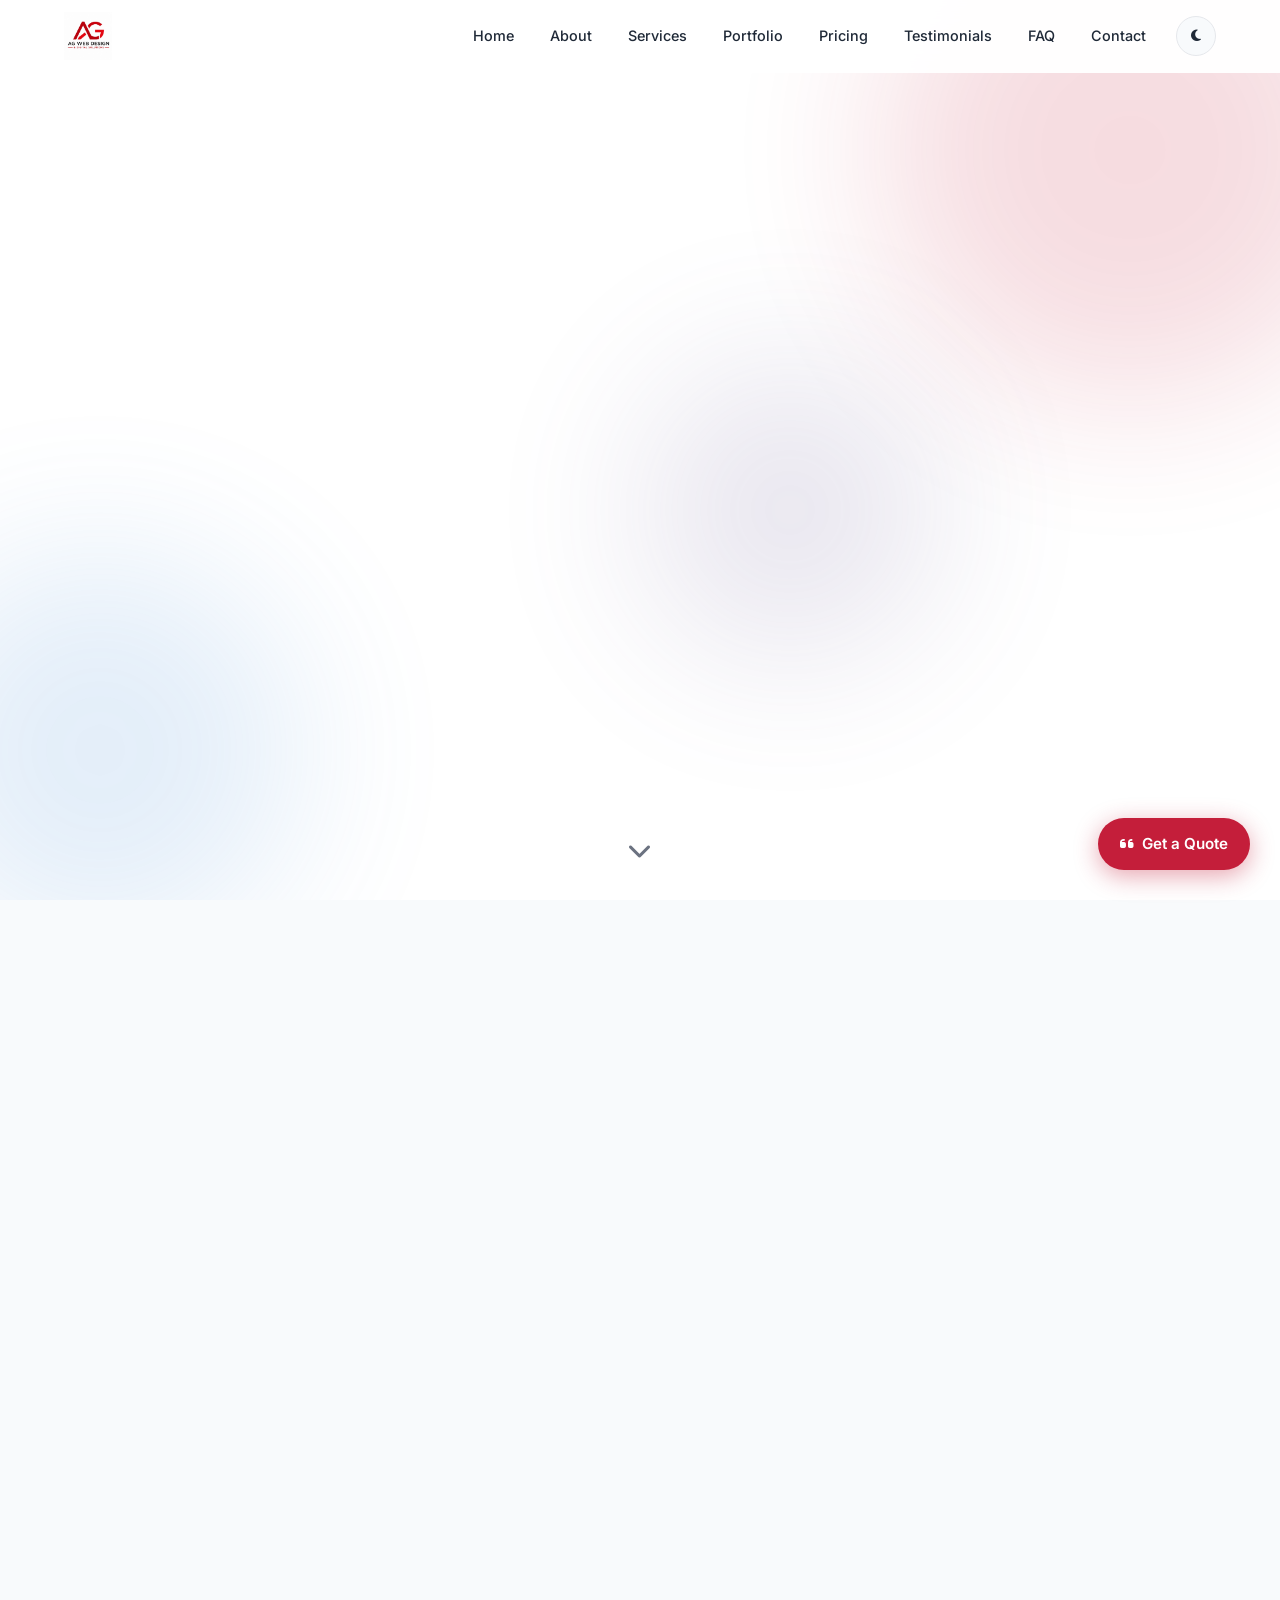
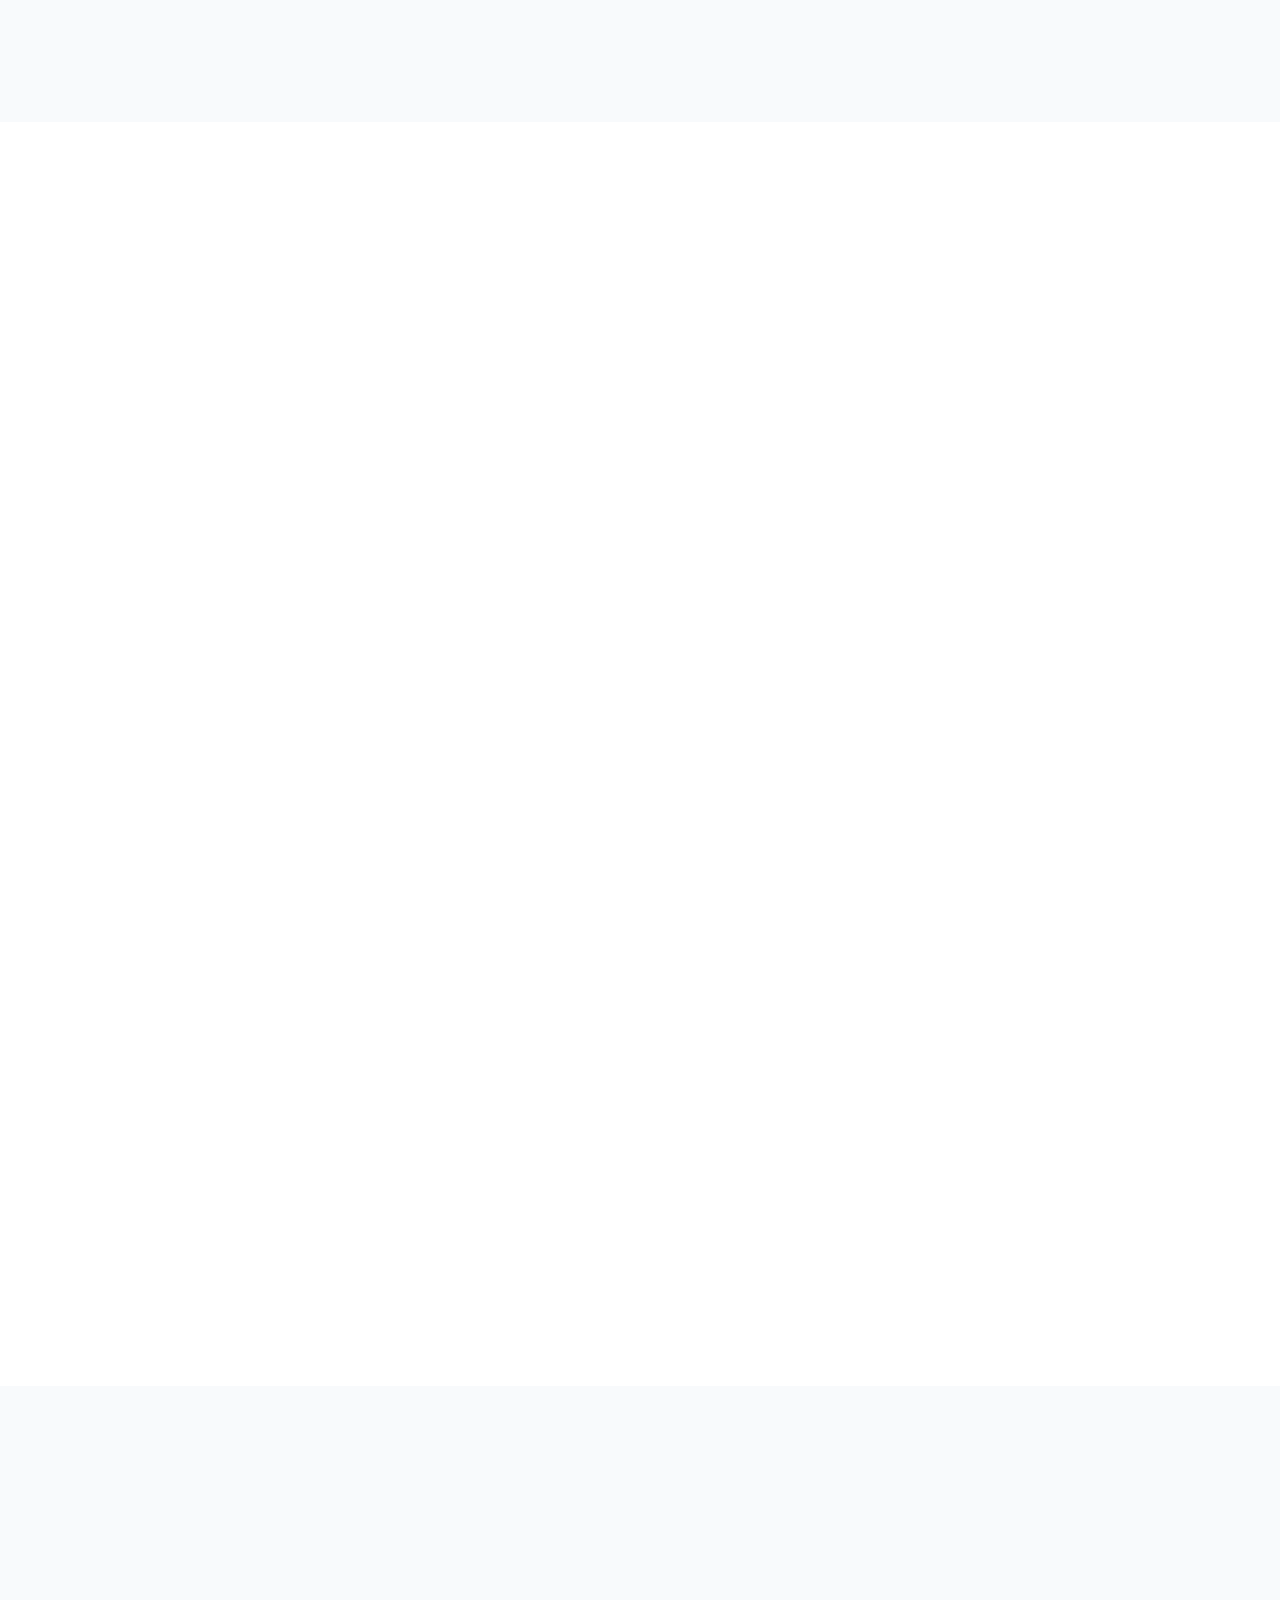
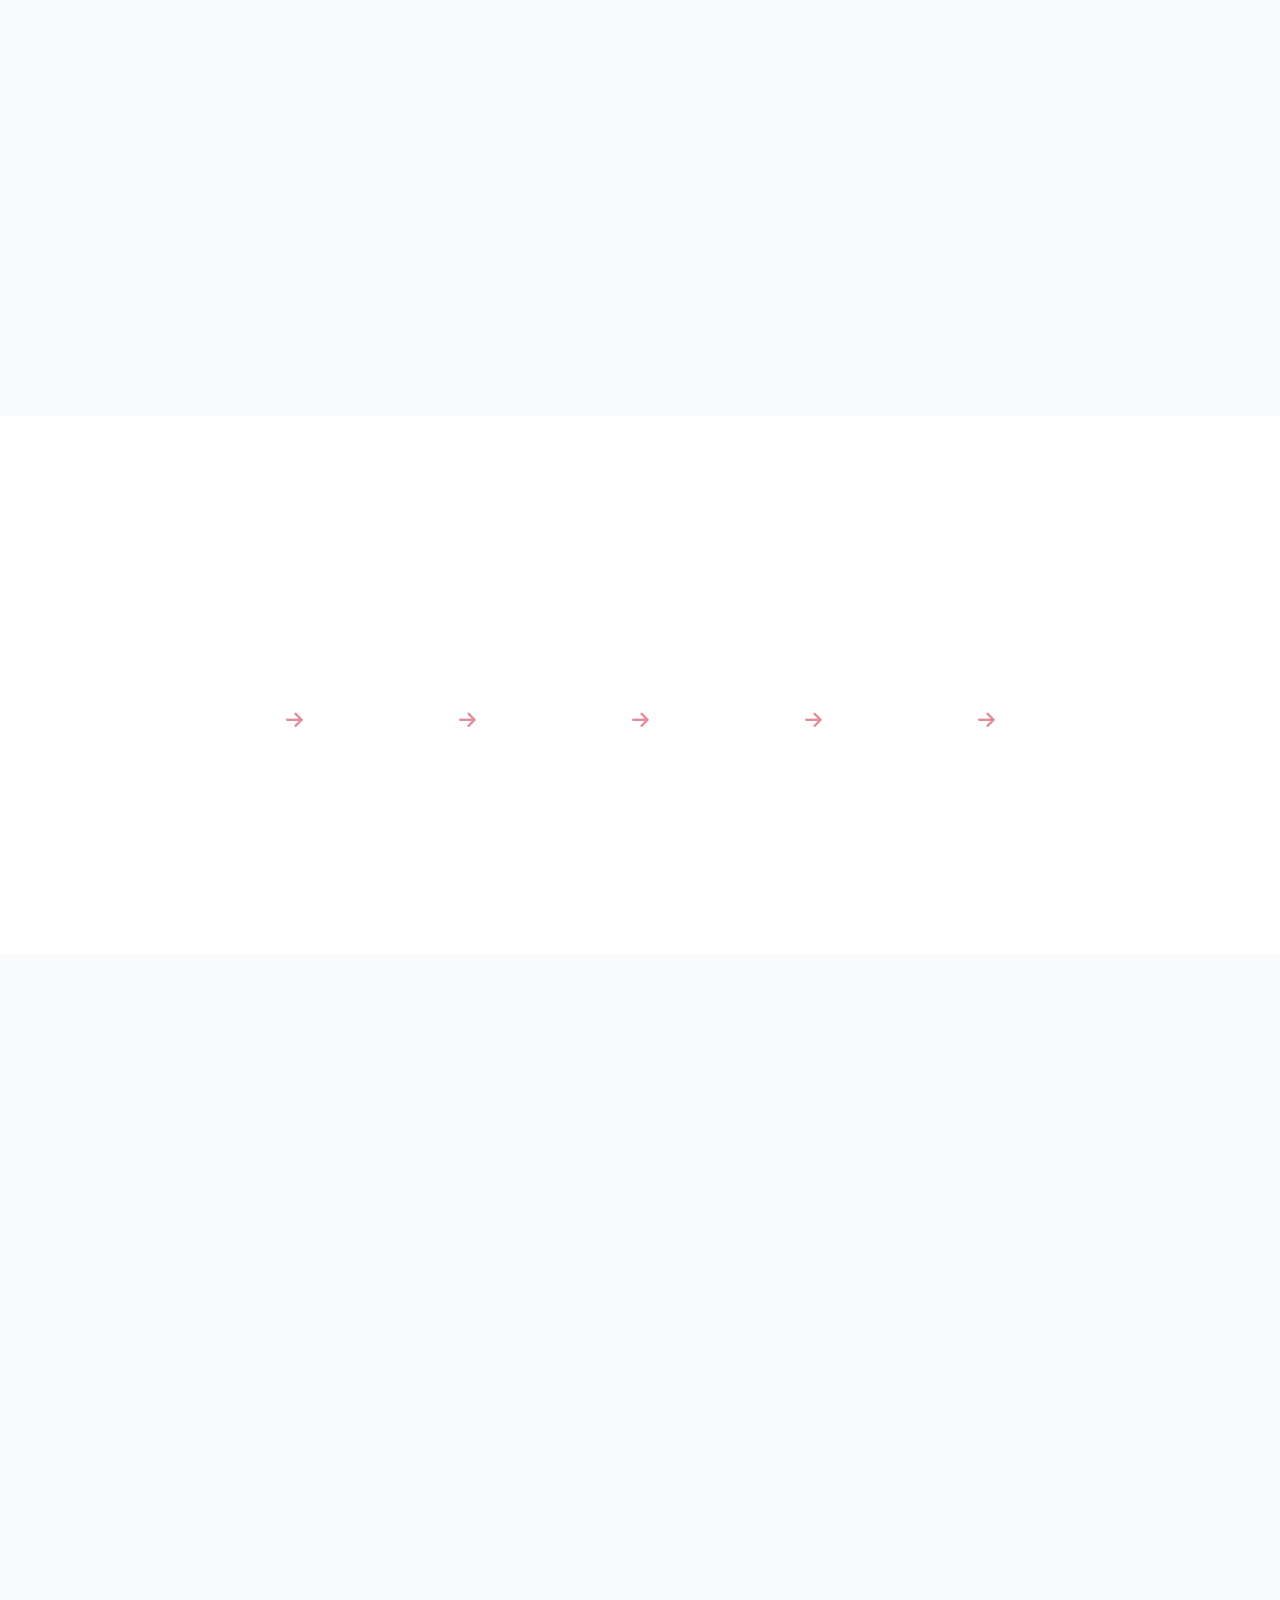
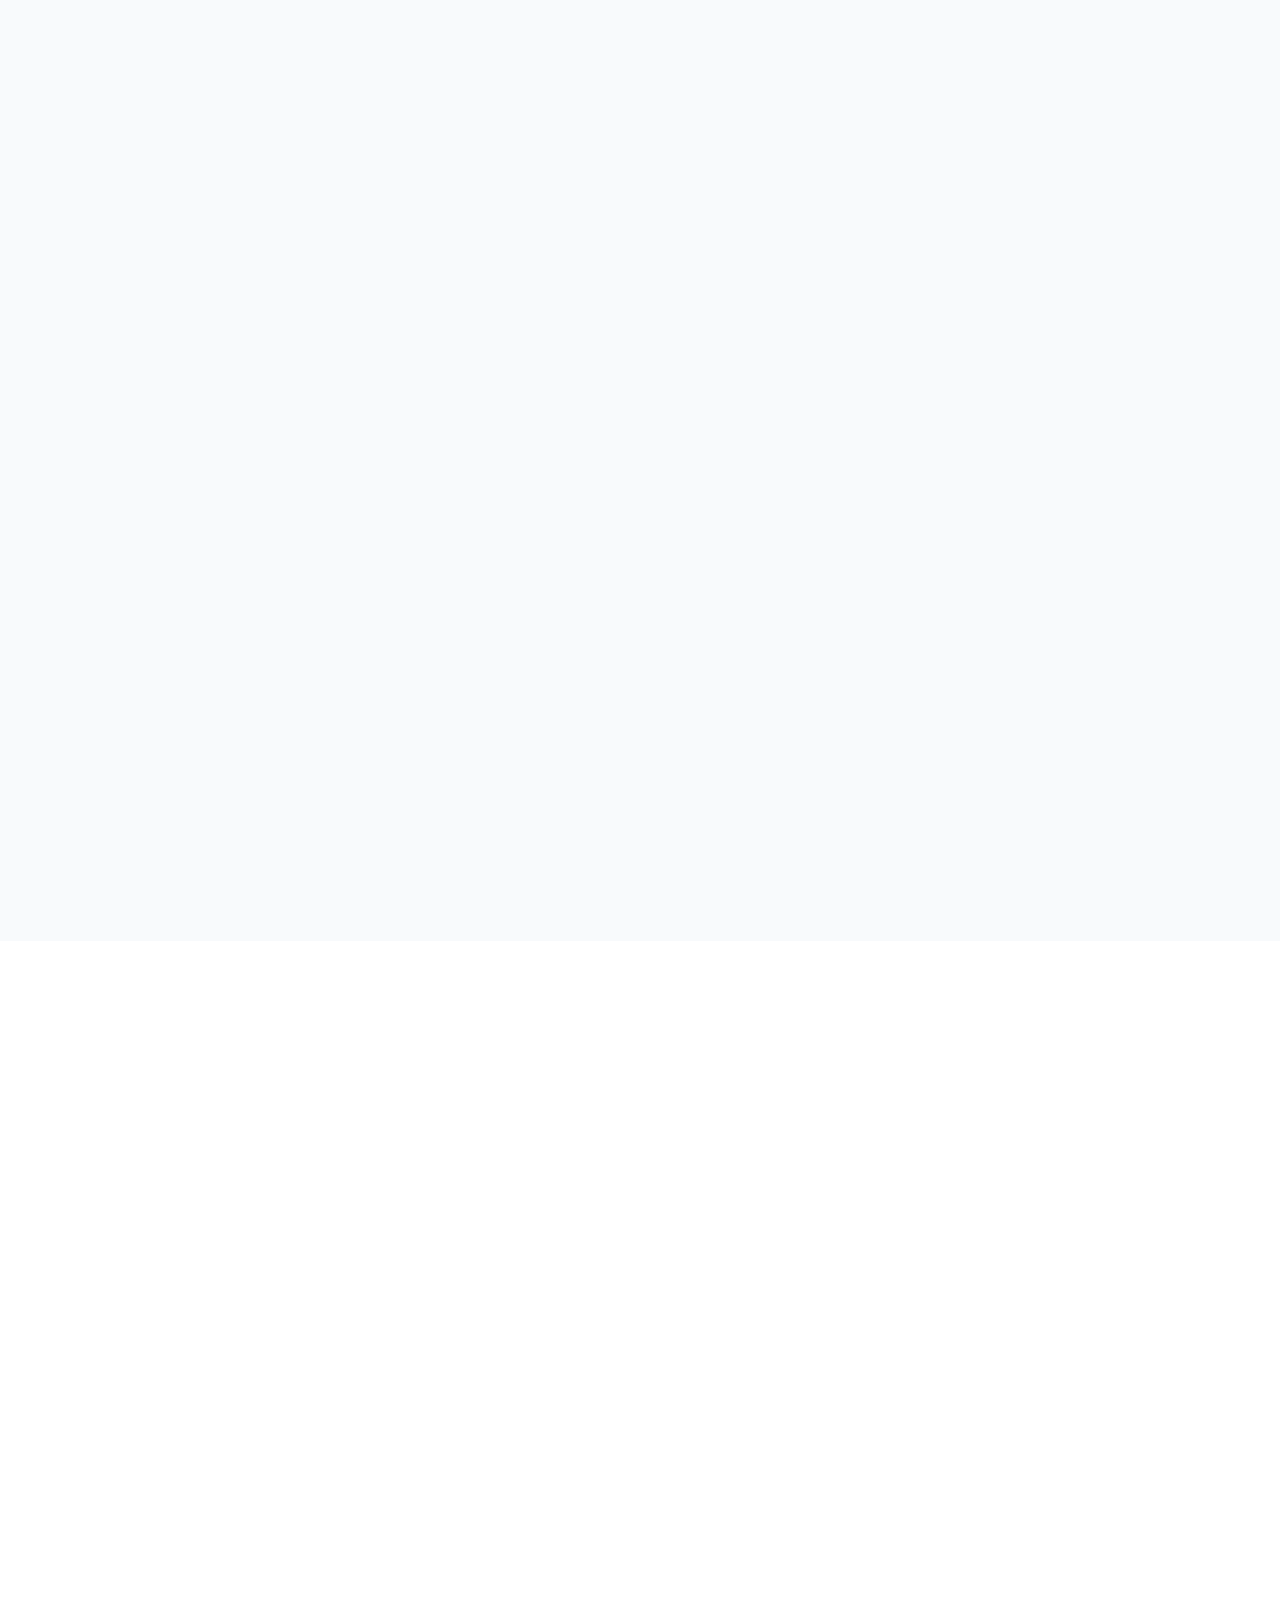
==== commit 46b41677: "Update to contact form" ====
--- a/index.html
+++ b/index.html
@@ -1,4 +1,3 @@
-
 <!DOCTYPE html>
 <html lang="en">
 <head>
@@ -8,13 +7,13 @@
   <meta name="description" content="Georgia's trusted web design partner. Custom websites, SEO optimization, logo & brand design, domain & email setup, Google Business Profile, and website maintenance.">
   <meta name="keywords" content="web design, SEO, logo design, Georgia web design, digital solutions, business websites">
   <meta name="author" content="AG Web Design & Digital Solutions">
-  
+
   <!-- Open Graph -->
   <meta property="og:title" content="AG Web Design & Digital Solutions">
   <meta property="og:description" content="Professional Websites That Help Your Business Grow">
   <meta property="og:type" content="website">
   <meta property="og:image" content="logo.png">
-  
+
   <!-- Schema.org -->
   <script type="application/ld+json">
   {
@@ -35,6 +34,7 @@
   <link rel="stylesheet" href="https://cdnjs.cloudflare.com/ajax/libs/font-awesome/6.5.1/css/all.min.css">
 </head>
 <body>
+
   <!-- Floating CTA -->
   <a href="#contact" class="floating-cta" aria-label="Get a Free Quote">
     <i class="fas fa-quote-left"></i>
@@ -323,169 +323,169 @@
     </div>
   </section>
 
-<!-- Portfolio Section -->
-<section id="portfolio" class="portfolio section">
-  <div class="container">
-    <div class="section-header fade-in">
-      <span class="section-tag">Our Work</span>
-      <h2>Recent Projects</h2>
-      <p>A selection of websites we've designed and launched</p>
-    </div>
-
-    <div class="portfolio-filters fade-in">
-      <button class="filter-btn active" data-filter="all">All</button>
-      <button class="filter-btn" data-filter="business">Business</button>
-      <button class="filter-btn" data-filter="restaurant">Restaurant</button>
-      <button class="filter-btn" data-filter="contractor">Contractor</button>
-      <button class="filter-btn" data-filter="ecommerce">Ecommerce</button>
-    </div>
-
-    <div class="portfolio-grid">
-
-      <!-- Daybreak Recycling (Real Project) -->
-      <div class="portfolio-card fade-in" data-category="business">
-        <div class="portfolio-img">
-          <img src="topbarlogo.png" alt="Daybreak Recycling Logo" class="portfolio-logo">
-          <div class="portfolio-overlay">
-            <a href="https://daybreakrecycling.com/" target="_blank" rel="noopener" class="btn btn-sm">Visit Website</a>
-          </div>
-        </div>
-        <div class="portfolio-info">
-          <h3>Daybreak Recycling</h3>
-          <span class="category">Business Website</span>
-          <div class="tech-tags">
-            <span>HTML/CSS</span>
-            <span>Responsive</span>
-            <span>Local SEO</span>
-            <span>Contact Forms</span>
-          </div>
-        </div>
-      </div>
-
-      <!-- Remaining example cards (placeholders still present – replace when you have real projects) -->
-      <div class="portfolio-card fade-in" data-category="business">
-        <div class="portfolio-img">
-          <div class="portfolio-placeholder" style="background: linear-gradient(135deg, #c41e3a, #8b0000);">
-            <i class="fas fa-briefcase"></i>
-          </div>
-          <div class="portfolio-overlay">
-            <a href="" class="btn btn-sm">Visit Website</a>
-          </div>
-        </div>
-        <div class="portfolio-info">
-          <h3>RockHarborRenoations</h3>
-          <span class="category">Business Website</span>
-          <div class="tech-tags">
-            <span>HTML/CSS</span>
-            <span>JavaScript</span>
-            <span>SEO</span>
-          </div>
-        </div>
-      </div>
-
-      <div class="portfolio-card fade-in" data-category="restaurant">
-        <div class="portfolio-img">
-          <div class="portfolio-placeholder" style="background: linear-gradient(135deg, #d4a017, #b8860b);">
-            <i class="fas fa-utensils"></i>
-          </div>
-          <div class="portfolio-overlay">
-            <a href="#" class="btn btn-sm">Visit Website</a>
-          </div>
-        </div>
-        <div class="portfolio-info">
-          <h3>Caring For The Poor</h3>
-          <span class="category">Comunnity Resource Website</span>
-          <div class="tech-tags">
-            <span>Responsive</span>
-            <span>Online Donations</span>
-            <span>Better SEO</span>
-          </div>
-        </div>
-      </div>
-
-      <div class="portfolio-card fade-in" data-category="contractor">
-        <div class="portfolio-img">
-          <div class="portfolio-placeholder" style="background: linear-gradient(135deg, #2c5f2d, #1a3a1a);">
-            <i class="fas fa-hard-hat"></i>
-          </div>
-          <div class="portfolio-overlay">
-            <a href="#" class="btn btn-sm">Visit Website</a>
-          </div>
-        </div>
-        <div class="portfolio-info">
-          <h3>ProBuild Construction</h3>
-          <span class="category">Contractor Website</span>
-          <div class="tech-tags">
-            <span>Gallery</span>
-            <span>Quote Form</span>
-            <span>Local SEO</span>
-          </div>
-        </div>
-      </div>
-
-      <div class="portfolio-card fade-in" data-category="ecommerce">
-        <div class="portfolio-img">
-          <div class="portfolio-placeholder" style="background: linear-gradient(135deg, #4a90d9, #2c5aa0);">
-            <i class="fas fa-shopping-cart"></i>
-          </div>
-          <div class="portfolio-overlay">
-            <a href="#" class="btn btn-sm">Visit Website</a>
-          </div>
-        </div>
-        <div class="portfolio-info">
-          <h3>Urban Threads Co.</h3>
-          <span class="category">Ecommerce</span>
-          <div class="tech-tags">
-            <span>Shopify</span>
-            <span>Payment Gateway</span>
-            <span>Inventory</span>
-          </div>
-        </div>
-      </div>
-
-      <div class="portfolio-card fade-in" data-category="business">
-        <div class="portfolio-img">
-          <div class="portfolio-placeholder" style="background: linear-gradient(135deg, #6b5b95, #4a3f6b);">
-            <i class="fas fa-heartbeat"></i>
-          </div>
-          <div class="portfolio-overlay">
-            <a href="#" class="btn btn-sm">Visit Website</a>
-          </div>
-        </div>
-        <div class="portfolio-info">
-          <h3>VitalCare Clinic</h3>
-          <span class="category">Business Website</span>
-          <div class="tech-tags">
-            <span>Booking System</span>
-            <span>HIPAA Ready</span>
-            <span>Mobile First</span>
-          </div>
-        </div>
-      </div>
-
-      <div class="portfolio-card fade-in" data-category="restaurant">
-        <div class="portfolio-img">
-          <div class="portfolio-placeholder" style="background: linear-gradient(135deg, #e74c3c, #c0392b);">
-            <i class="fas fa-coffee"></i>
-          </div>
-          <div class="portfolio-overlay">
-            <a href="#" class="btn btn-sm">Visit Website</a>
-          </div>
-        </div>
-        <div class="portfolio-info">
-          <h3>Morning Brew Café</h3>
-          <span class="category">Restaurant Website</span>
-          <div class="tech-tags">
-            <span>Online Ordering</span>
-            <span>Loyalty Program</span>
-            <span>SEO</span>
-          </div>
-        </div>
-      </div>
-
-    </div>
-  </div>
-</section>
+  <!-- Portfolio Section -->
+  <section id="portfolio" class="portfolio section">
+    <div class="container">
+      <div class="section-header fade-in">
+        <span class="section-tag">Our Work</span>
+        <h2>Recent Projects</h2>
+        <p>A selection of websites we've designed and launched</p>
+      </div>
+      <div class="portfolio-filters fade-in">
+        <button class="filter-btn active" data-filter="all">All</button>
+        <button class="filter-btn" data-filter="business">Business</button>
+        <button class="filter-btn" data-filter="restaurant">Restaurant</button>
+        <button class="filter-btn" data-filter="contractor">Contractor</button>
+        <button class="filter-btn" data-filter="ecommerce">Ecommerce</button>
+      </div>
+      <div class="portfolio-grid">
+
+        <!-- Daybreak Recycling (Real Project) -->
+        <div class="portfolio-card fade-in" data-category="business">
+          <div class="portfolio-img">
+            <img src="https://i.postimg.cc/zBJm7MXk/logoformatted.jpg" alt="Daybreak Recycling Logo" class="portfolio-logo">
+            <div class="portfolio-overlay">
+              <a href="https://daybreakrecycling.com/" target="_blank" rel="noopener" class="btn btn-sm">Visit Website</a>
+            </div>
+          </div>
+          <div class="portfolio-info">
+            <h3>Daybreak Recycling</h3>
+            <span class="category">Business Website</span>
+            <div class="tech-tags">
+              <span>HTML/CSS</span>
+              <span>Responsive</span>
+              <span>Local SEO</span>
+              <span>Contact Forms</span>
+            </div>
+          </div>
+        </div>
+
+        <!-- Rock Harbor Renovations -->
+        <div class="portfolio-card fade-in" data-category="business">
+          <div class="portfolio-img">
+            <img src="https://rockharborrenovations.com/images/logo.png" alt="Rock Harbor Renovations Logo" class="portfolio-logo">
+            <div class="portfolio-overlay">
+              <a href="https://rockharborrenovations.com/" target="_blank" rel="noopener" class="btn btn-sm">Visit Website</a>
+            </div>
+          </div>
+          <div class="portfolio-info">
+            <h3>Rock Harbor Renovations</h3>
+            <span class="category">Business Website</span>
+            <div class="tech-tags">
+              <span>HTML/CSS</span>
+              <span>Custom Map</span>
+              <span>Responsive</span>
+              <span>Local SEO</span>
+              <span>Contact Forms</span>
+            </div>
+          </div>
+        </div>
+
+        <!-- Caring For The Poor -->
+        <div class="portfolio-card fade-in" data-category="business">
+          <div class="portfolio-img">
+            <img src="logo.png" alt="Caring For The Poor Logo" class="portfolio-logo">
+            <div class="portfolio-placeholder" style="background: linear-gradient(135deg, #d4a017, #b8860b);">
+              <i class="fas fa-utensils"></i>
+            </div>
+            <div class="portfolio-overlay">
+              <a href="https://caringforthepoor.com/" class="btn btn-sm">Visit Website</a>
+            </div>
+          </div>
+          <div class="portfolio-info">
+            <h3>Caring For The Poor</h3>
+            <span class="category">Community Resource Website</span>
+            <div class="tech-tags">
+              <span>Responsive</span>
+              <span>Online Donations</span>
+              <span>Better SEO</span>
+            </div>
+          </div>
+        </div>
+
+        <div class="portfolio-card fade-in" data-category="contractor">
+          <div class="portfolio-img">
+            <div class="portfolio-placeholder" style="background: linear-gradient(135deg, #2c5f2d, #1a3a1a);">
+              <i class="fas fa-hard-hat"></i>
+            </div>
+            <div class="portfolio-overlay">
+              <a href="#" class="btn btn-sm">Visit Website</a>
+            </div>
+          </div>
+          <div class="portfolio-info">
+            <h3>ProBuild Construction</h3>
+            <span class="category">Contractor Website</span>
+            <div class="tech-tags">
+              <span>Gallery</span>
+              <span>Quote Form</span>
+              <span>Local SEO</span>
+            </div>
+          </div>
+        </div>
+
+        <div class="portfolio-card fade-in" data-category="ecommerce">
+          <div class="portfolio-img">
+            <div class="portfolio-placeholder" style="background: linear-gradient(135deg, #4a90d9, #2c5aa0);">
+              <i class="fas fa-shopping-cart"></i>
+            </div>
+            <div class="portfolio-overlay">
+              <a href="#" class="btn btn-sm">Visit Website</a>
+            </div>
+          </div>
+          <div class="portfolio-info">
+            <h3>Urban Threads Co.</h3>
+            <span class="category">Ecommerce</span>
+            <div class="tech-tags">
+              <span>Shopify</span>
+              <span>Payment Gateway</span>
+              <span>Inventory</span>
+            </div>
+          </div>
+        </div>
+
+        <div class="portfolio-card fade-in" data-category="business">
+          <div class="portfolio-img">
+            <div class="portfolio-placeholder" style="background: linear-gradient(135deg, #6b5b95, #4a3f6b);">
+              <i class="fas fa-heartbeat"></i>
+            </div>
+            <div class="portfolio-overlay">
+              <a href="#" class="btn btn-sm">Visit Website</a>
+            </div>
+          </div>
+          <div class="portfolio-info">
+            <h3>VitalCare Clinic</h3>
+            <span class="category">Business Website</span>
+            <div class="tech-tags">
+              <span>Booking System</span>
+              <span>HIPAA Ready</span>
+              <span>Mobile First</span>
+            </div>
+          </div>
+        </div>
+
+        <div class="portfolio-card fade-in" data-category="restaurant">
+          <div class="portfolio-img">
+            <div class="portfolio-placeholder" style="background: linear-gradient(135deg, #e74c3c, #c0392b);">
+              <i class="fas fa-coffee"></i>
+            </div>
+            <div class="portfolio-overlay">
+              <a href="#" class="btn btn-sm">Visit Website</a>
+            </div>
+          </div>
+          <div class="portfolio-info">
+            <h3>Morning Brew Café</h3>
+            <span class="category">Restaurant Website</span>
+            <div class="tech-tags">
+              <span>Online Ordering</span>
+              <span>Loyalty Program</span>
+              <span>SEO</span>
+            </div>
+          </div>
+        </div>
+
+      </div>
+    </div>
+  </section>
 
   <!-- Pricing Section -->
   <section id="pricing" class="pricing section">
@@ -500,7 +500,7 @@
           <div class="pricing-header">
             <h3>Starter</h3>
             <p>Perfect for new businesses</p>
-            <div class="price">Starting at <span>$399</span></div>
+            <div class="price">Starting at <span>$300</span></div>
           </div>
           <ul class="pricing-features">
             <li><i class="fas fa-check"></i> 1–5 Pages</li>
@@ -518,307 +518,8 @@
           <div class="pricing-header">
             <h3>Business</h3>
             <p>Ideal for growing companies</p>
-            <div class="price">Starting at <span>$799</span></div>
+            <div class="price">Starting at <span>$700</span></div>
           </div>
           <ul class="pricing-features">
             <li><i class="fas fa-check"></i> Everything in Starter</li>
             <li><i class="fas fa-check"></i> Advanced SEO</li>
-            <li><i class="fas fa-check"></i> Google Business Setup</li>
-            <li><i class="fas fa-check"></i> Business Email</li>
-            <li><i class="fas fa-check"></i> Blog Setup</li>
-            <li><i class="fas fa-check"></i> Analytics Integration</li>
-            <li class="disabled"><i class="fas fa-times"></i> Branding Package</li>
-          </ul>
-          <a href="#contact" class="btn btn-primary">Get Started</a>
-        </div>
-        <div class="pricing-card fade-in">
-          <div class="pricing-header">
-            <h3>Premium</h3>
-            <p>Complete Digital Solution</p>
-            <div class="price"><span>Custom Quote</span></div>
-          </div>
-          <ul class="pricing-features">
-            <li><i class="fas fa-check"></i> Custom Website</li>
-            <li><i class="fas fa-check"></i> Advanced SEO</li>
-            <li><i class="fas fa-check"></i> Branding Package</li>
-            <li><i class="fas fa-check"></i> Logo Design</li>
-            <li><i class="fas fa-check"></i> Monthly Maintenance</li>
-            <li><i class="fas fa-check"></i> Priority Support</li>
-            <li><i class="fas fa-check"></i> Ecommerce Options</li>
-          </ul>
-          <a href="#contact" class="btn btn-outline">Request Quote</a>
-        </div>
-      </div>
-    </div>
-  </section>
-
-  <!-- Testimonials -->
-  <section id="testimonials" class="testimonials section">
-    <div class="container">
-      <div class="section-header fade-in">
-        <span class="section-tag">Reviews</span>
-        <h2>What Our Clients Say</h2>
-      </div>
-      <div class="testimonials-slider fade-in">
-        <div class="testimonial-track" id="testimonialTrack">
-          <div class="testimonial-card">
-            <div class="stars">★★★★★</div>
-            <p>"AG Web Design exceeded our expectations. Professional, responsive, and delivered exactly what we needed."</p>
-            <div class="testimonial-author">
-              <div class="author-avatar">JD</div>
-              <div>
-                <strong>John D.</strong>
-                <span>Business Owner</span>
-              </div>
-            </div>
-          </div>
-          <div class="testimonial-card">
-            <div class="stars">★★★★★</div>
-            <p>"Our new website looks amazing and ranks much better on Google. The SEO work has already brought in new customers."</p>
-            <div class="testimonial-author">
-              <div class="author-avatar">SM</div>
-              <div>
-                <strong>Sarah M.</strong>
-                <span>Restaurant Owner</span>
-              </div>
-            </div>
-          </div>
-          <div class="testimonial-card">
-            <div class="stars">★★★★★</div>
-            <p>"Excellent communication and fast turnaround. Highly recommend for any small business looking to go online."</p>
-            <div class="testimonial-author">
-              <div class="author-avatar">RT</div>
-              <div>
-                <strong>Robert T.</strong>
-                <span>Contractor</span>
-              </div>
-            </div>
-          </div>
-          <div class="testimonial-card">
-            <div class="stars">★★★★★</div>
-            <p>"From logo design to a full website, AG handled everything. One-on-one service made the process easy and stress-free."</p>
-            <div class="testimonial-author">
-              <div class="author-avatar">AL</div>
-              <div>
-                <strong>Amanda L.</strong>
-                <span>Startup Founder</span>
-              </div>
-            </div>
-          </div>
-        </div>
-        <div class="slider-controls">
-          <button class="slider-btn" id="prevTestimonial" aria-label="Previous"><i class="fas fa-chevron-left"></i></button>
-          <button class="slider-btn" id="nextTestimonial" aria-label="Next"><i class="fas fa-chevron-right"></i></button>
-        </div>
-      </div>
-    </div>
-  </section>
-
-  <!-- FAQ Section -->
-  <section id="faq" class="faq section">
-    <div class="container">
-      <div class="section-header fade-in">
-        <span class="section-tag">Questions</span>
-        <h2>Frequently Asked Questions</h2>
-      </div>
-      <div class="faq-list">
-        <div class="faq-item fade-in">
-          <button class="faq-question">
-            How long does a website take?
-            <i class="fas fa-chevron-down"></i>
-          </button>
-          <div class="faq-answer">
-            <p>Most projects are completed within 1–3 weeks, depending on the complexity and how quickly feedback is provided. Larger or ecommerce sites may take longer.</p>
-          </div>
-        </div>
-        <div class="faq-item fade-in">
-          <button class="faq-question">
-            Do you offer hosting?
-            <i class="fas fa-chevron-down"></i>
-          </button>
-          <div class="faq-answer">
-            <p>Yes. We can handle domain registration, website hosting, SSL certificates, and business email setup so everything is managed in one place.</p>
-          </div>
-        </div>
-        <div class="faq-item fade-in">
-          <button class="faq-question">
-            Can you redesign my current website?
-            <i class="fas fa-chevron-down"></i>
-          </button>
-          <div class="faq-answer">
-            <p>Absolutely. Whether you need a full redesign or improvements to an existing site, we can refresh the design, improve performance, and enhance SEO.</p>
-          </div>
-        </div>
-        <div class="faq-item fade-in">
-          <button class="faq-question">
-            Do you offer monthly maintenance?
-            <i class="fas fa-chevron-down"></i>
-          </button>
-          <div class="faq-answer">
-            <p>Yes. Our maintenance plans include security updates, backups, content updates, and performance monitoring so your site stays secure and up to date.</p>
-          </div>
-        </div>
-        <div class="faq-item fade-in">
-          <button class="faq-question">
-            What areas do you serve?
-            <i class="fas fa-chevron-down"></i>
-          </button>
-          <div class="faq-answer">
-            <p>We're based in Georgia and proudly serve local clients, while also offering remote services nationwide.</p>
-          </div>
-        </div>
-        <div class="faq-item fade-in">
-          <button class="faq-question">
-            Do I need to provide content and images?
-            <i class="fas fa-chevron-down"></i>
-          </button>
-          <div class="faq-answer">
-            <p>You can provide your own content and photos, or we can help with copywriting and recommend stock imagery or professional photography options.</p>
-          </div>
-        </div>
-      </div>
-    </div>
-  </section>
-
-  <!-- Contact Section -->
-  <section id="contact" class="contact section">
-    <div class="container">
-      <div class="section-header fade-in">
-        <span class="section-tag">Get In Touch</span>
-        <h2>Let's Build Something Great</h2>
-        <p>Ready to grow your business online? Get a free quote today.</p>
-      </div>
-      <div class="contact-wrapper">
-        <div class="contact-info fade-in">
-          <div class="contact-item">
-            <i class="fas fa-phone"></i>
-            <div>
-              <strong>Phone</strong>
-              <a href="tel:4702744608">(470) 274-4608</a>
-            </div>
-          </div>
-          <div class="contact-item">
-            <i class="fas fa-envelope"></i>
-            <div>
-              <strong>Email</strong>
-              <a href="mailto:AAGilreath@student.fullsail.edu">AAGilreath@student.fullsail.edu</a>
-            </div>
-          </div>
-          <div class="contact-item">
-            <i class="fas fa-clock"></i>
-            <div>
-              <strong>Business Hours</strong>
-              <span>Mon–Fri: 9am – 6pm EST</span>
-            </div>
-          </div>
-          <div class="contact-item">
-            <i class="fas fa-map-marker-alt"></i>
-            <div>
-              <strong>Service Area</strong>
-              <span>Georgia • Remote Services Available Nationwide</span>
-            </div>
-          </div>
-          <div class="contact-social">
-            <a href="https://www.facebook.com/AGCustomDigitalDesigns/" target="_blank" rel="noopener" aria-label="Facebook"><i class="fab fa-facebook-f"></i></a>
-            <a href="#" target="_blank" rel="noopener" aria-label="Instagram"><i class="fab fa-instagram"></i></a>
-            <a href="#" target="_blank" rel="noopener" aria-label="LinkedIn"><i class="fab fa-linkedin-in"></i></a>
-            <a href="https://github.com/agwebdesignsandsolutions" target="_blank" rel="noopener" aria-label="GitHub"><i class="fab fa-github"></i></a>
-          </div>
-        </div>
-        <form class="contact-form fade-in" id="contactForm">
-          <div class="form-row">
-            <div class="form-group">
-              <label for="name">Name *</label>
-              <input type="text" id="name" name="name" required placeholder="Your name">
-            </div>
-            <div class="form-group">
-              <label for="business">Business Name</label>
-              <input type="text" id="business" name="business" placeholder="Your business">
-            </div>
-          </div>
-          <div class="form-row">
-            <div class="form-group">
-              <label for="email">Email *</label>
-              <input type="email" id="email" name="email" required placeholder="you@example.com">
-            </div>
-            <div class="form-group">
-              <label for="phone">Phone</label>
-              <input type="tel" id="phone" name="phone" placeholder="(XXX) XXX-XXXX">
-            </div>
-          </div>
-          <div class="form-group">
-            <label for="services">Services Needed</label>
-            <select id="services" name="services">
-              <option value="">Select a service</option>
-              <option value="website">Website Design</option>
-              <option value="seo">SEO Optimization</option>
-              <option value="logo">Logo & Branding</option>
-              <option value="domain">Domain & Hosting</option>
-              <option value="gbp">Google Business Profile</option>
-              <option value="maintenance">Website Maintenance</option>
-              <option value="full">Full Package</option>
-            </select>
-          </div>
-          <div class="form-group">
-            <label for="message">Message *</label>
-            <textarea id="message" name="message" rows="5" required placeholder="Tell us about your project..."></textarea>
-          </div>
-          <button type="submit" class="btn btn-primary btn-full">Get Free Quote</button>
-          <p class="form-note">We'll respond within 24 hours.</p>
-        </form>
-      </div>
-    </div>
-  </section>
-
-  <!-- Footer -->
-  <footer class="footer">
-    <div class="container">
-      <div class="footer-grid">
-        <div class="footer-brand">
-          <img src="logo.png" alt="AG Web Design" class="footer-logo">
-          <h3>AG Web Design & Digital Solutions</h3>
-          <p>Professional Websites That Help Businesses Grow.</p>
-        </div>
-        <div class="footer-links">
-          <h4>Quick Links</h4>
-          <ul>
-            <li><a href="#home">Home</a></li>
-            <li><a href="#services">Services</a></li>
-            <li><a href="#portfolio">Portfolio</a></li>
-            <li><a href="#pricing">Pricing</a></li>
-            <li><a href="#contact">Contact</a></li>
-          </ul>
-        </div>
-        <div class="footer-links">
-          <h4>Services</h4>
-          <ul>
-            <li><a href="#services">Website Design</a></li>
-            <li><a href="#services">SEO</a></li>
-            <li><a href="#services">Logo Design</a></li>
-            <li><a href="#services">Domain Setup</a></li>
-            <li><a href="#services">Google Business Profile</a></li>
-            <li><a href="#services">Maintenance</a></li>
-          </ul>
-        </div>
-        <div class="footer-contact">
-          <h4>Contact</h4>
-          <p><i class="fas fa-envelope"></i> AAGilreath@student.fullsail.edu</p>
-          <p><i class="fas fa-phone"></i> (470) 274-4608</p>
-          <p><i class="fas fa-clock"></i> Mon–Fri 9am–6pm EST</p>
-          <div class="footer-social">
-            <a href="https://www.facebook.com/AGCustomDigitalDesigns/" target="_blank" rel="noopener" aria-label="Facebook"><i class="fab fa-facebook-f"></i></a>
-            <a href="#" target="_blank" rel="noopener" aria-label="Instagram"><i class="fab fa-instagram"></i></a>
-            <a href="#" target="_blank" rel="noopener" aria-label="LinkedIn"><i class="fab fa-linkedin-in"></i></a>
-            <a href="https://github.com/agwebdesignsandsolutions" target="_blank" rel="noopener" aria-label="GitHub"><i class="fab fa-github"></i></a>
-          </div>
-        </div>
-      </div>
-      <div class="footer-bottom">
-        <p>&copy; 2026 AG Web Design & Digital Solutions. All rights reserved.</p>
-      </div>
-    </div>
-  </footer>
-
-  <script src="script.js"></script>
-</body>
-</html>
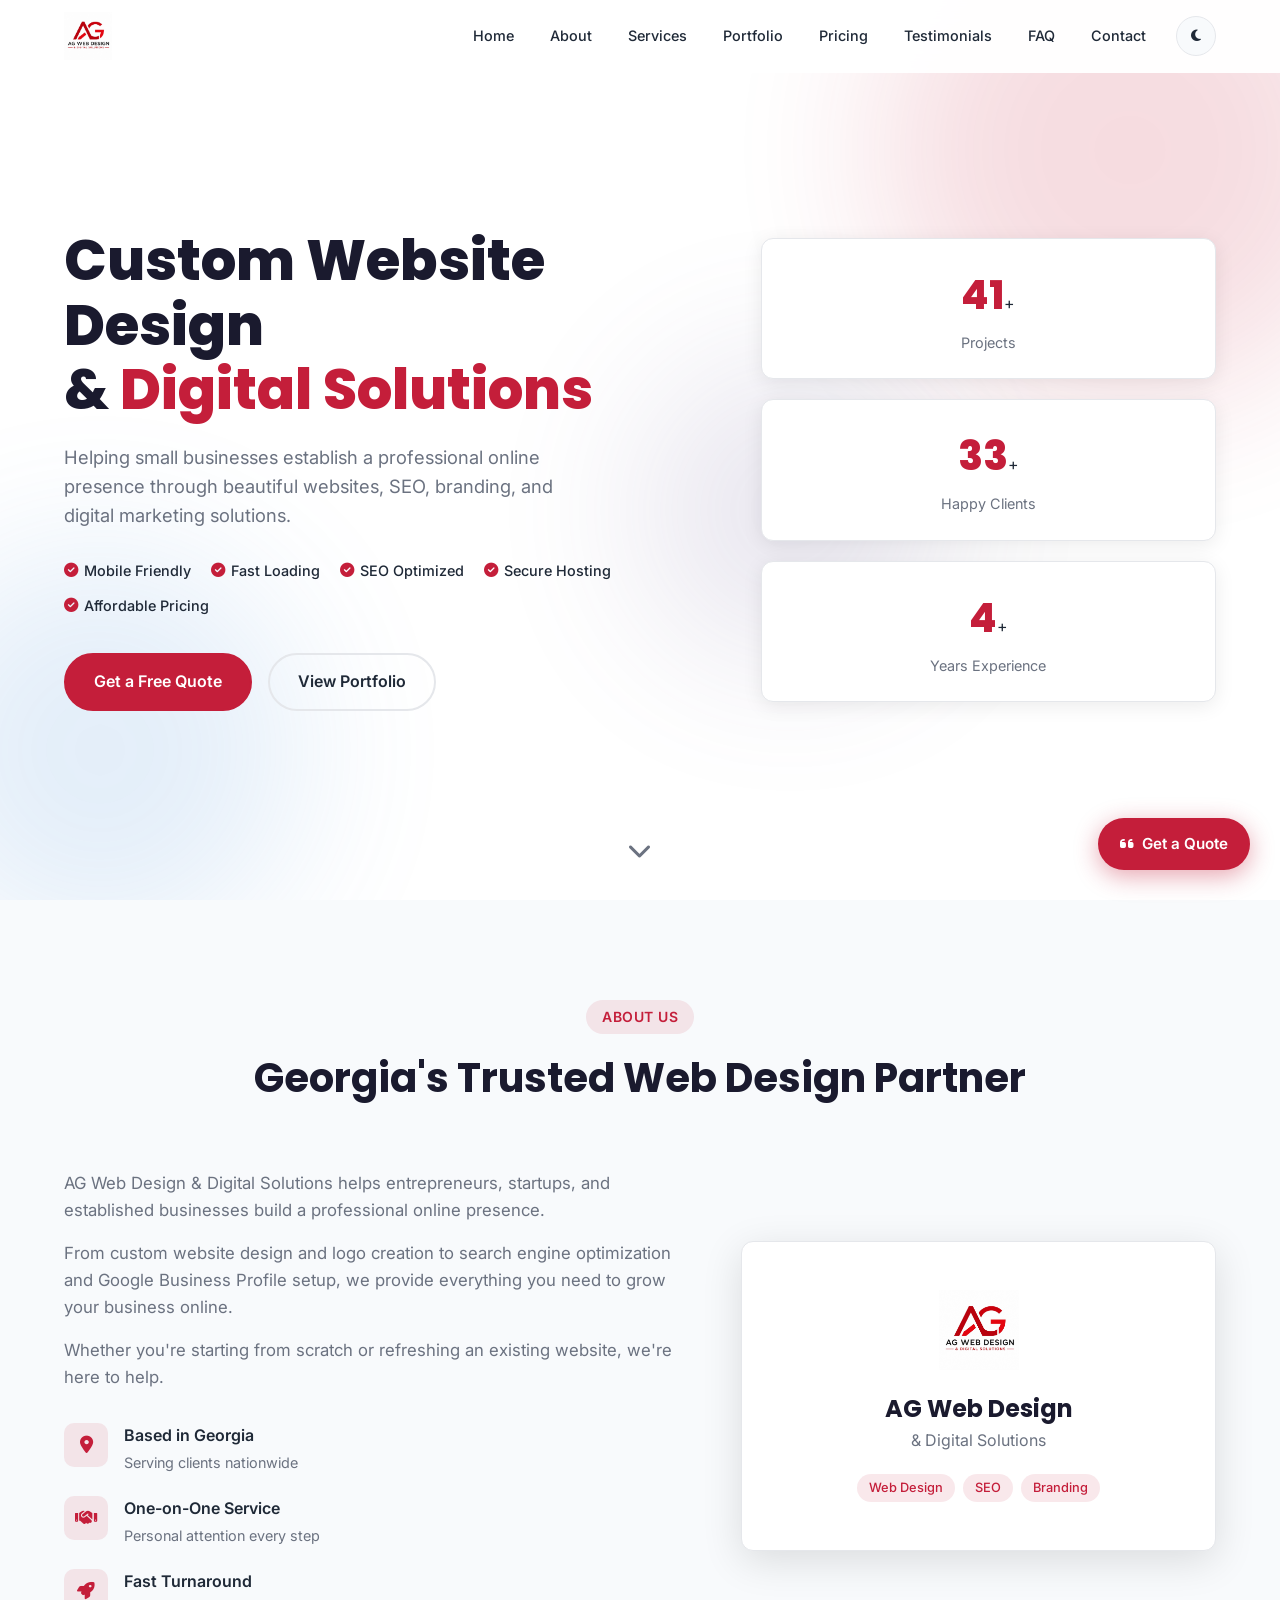
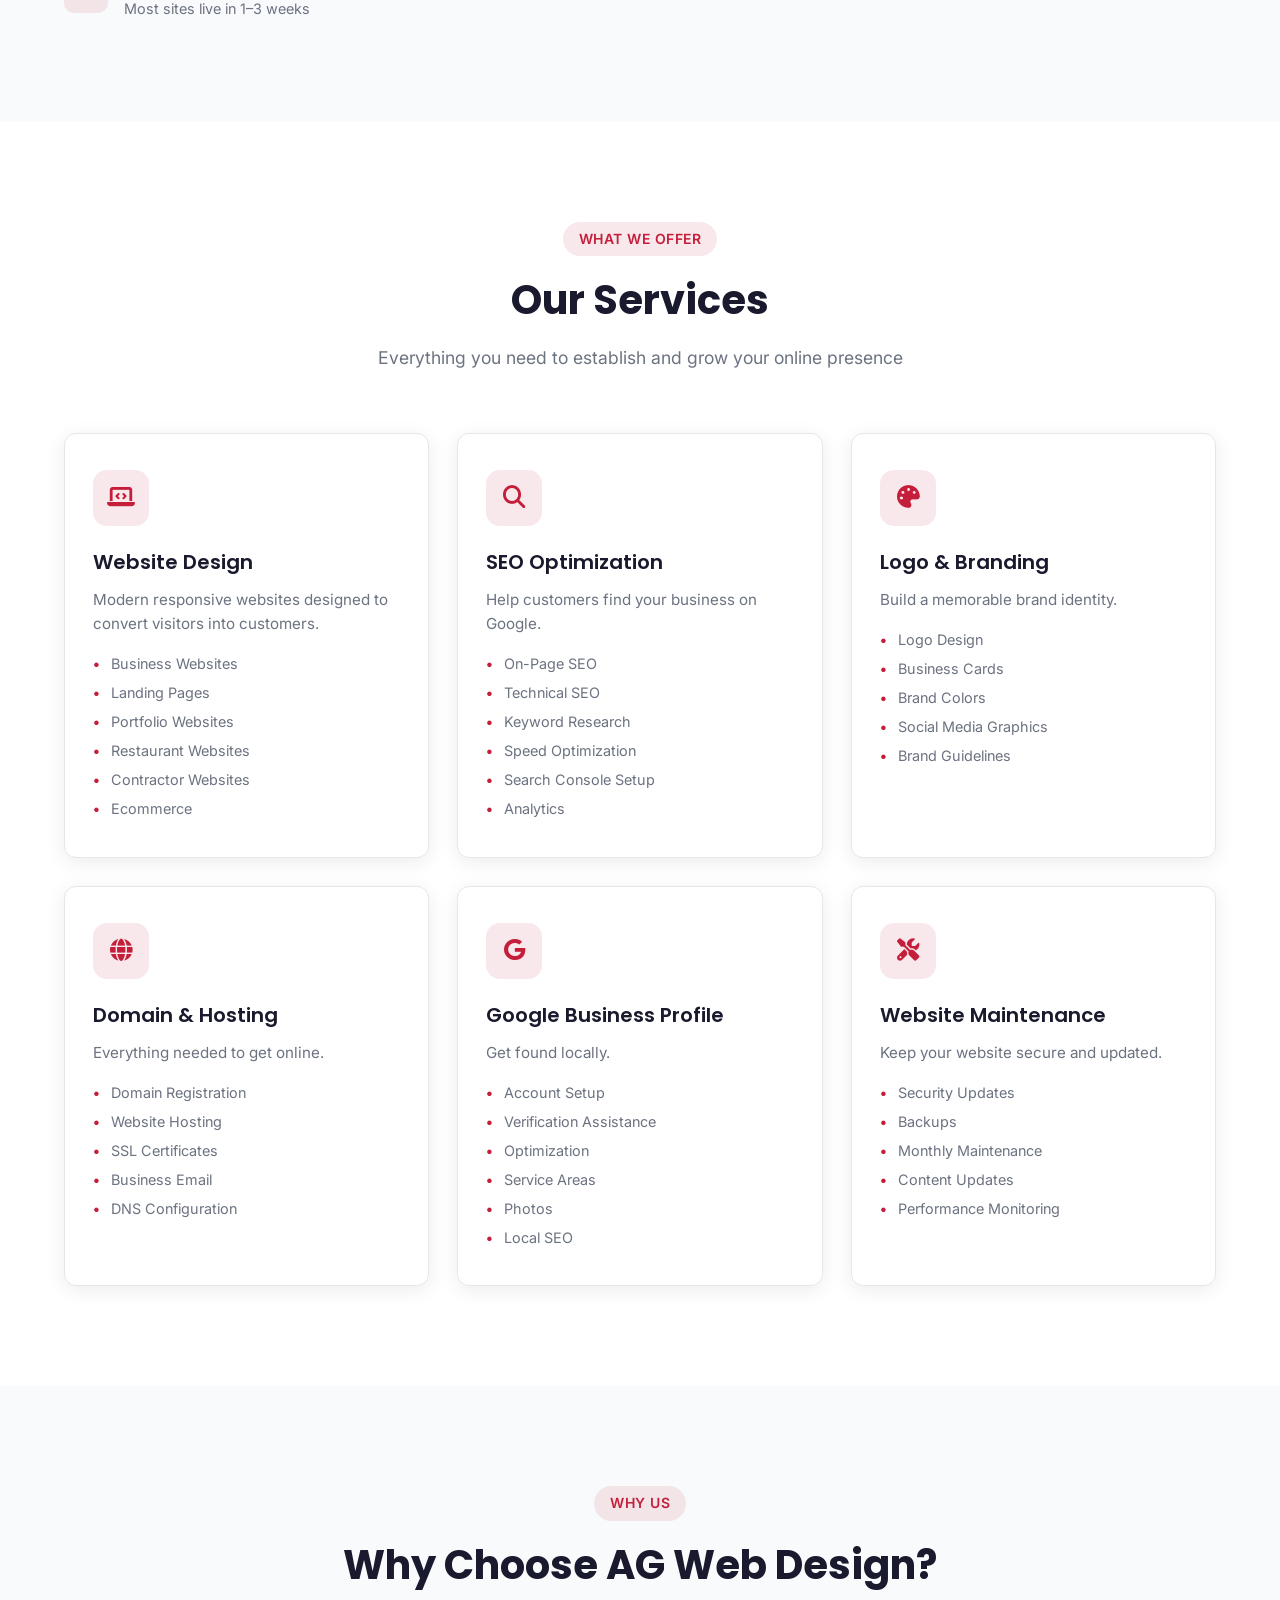
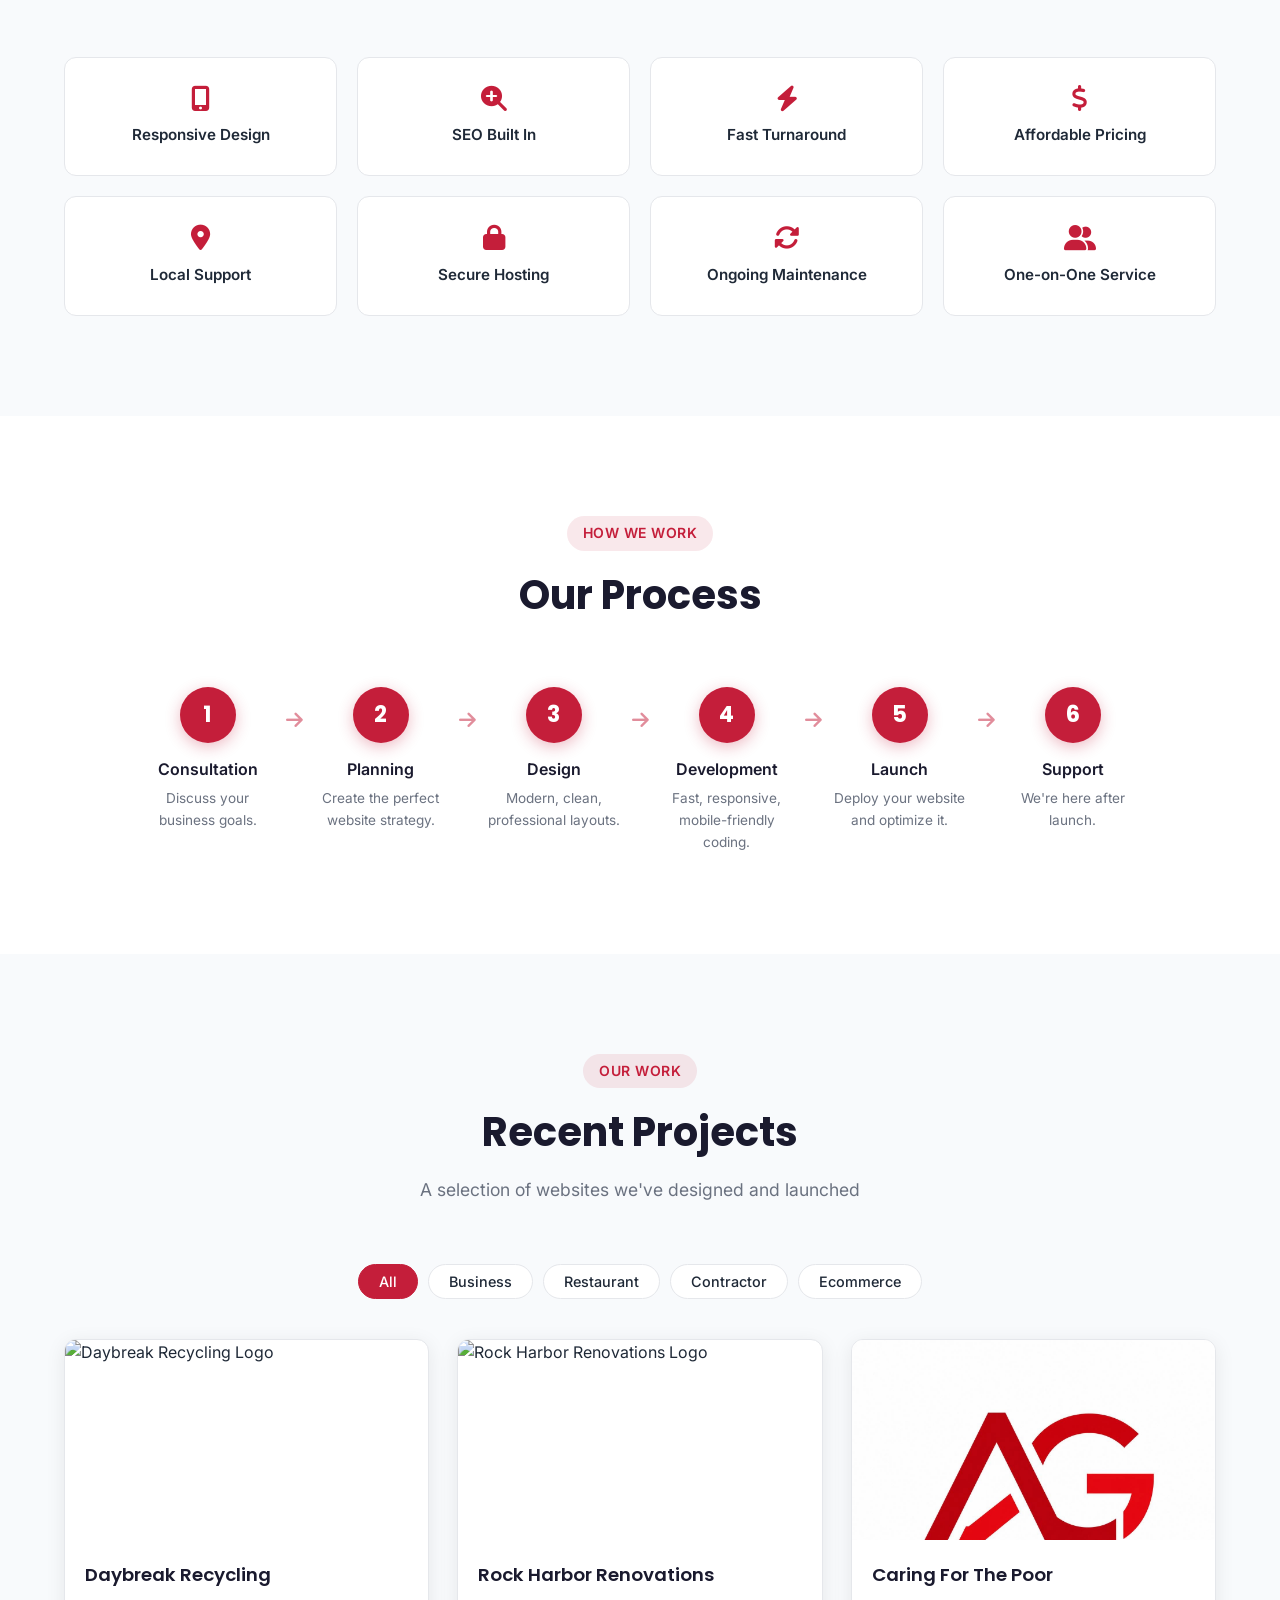
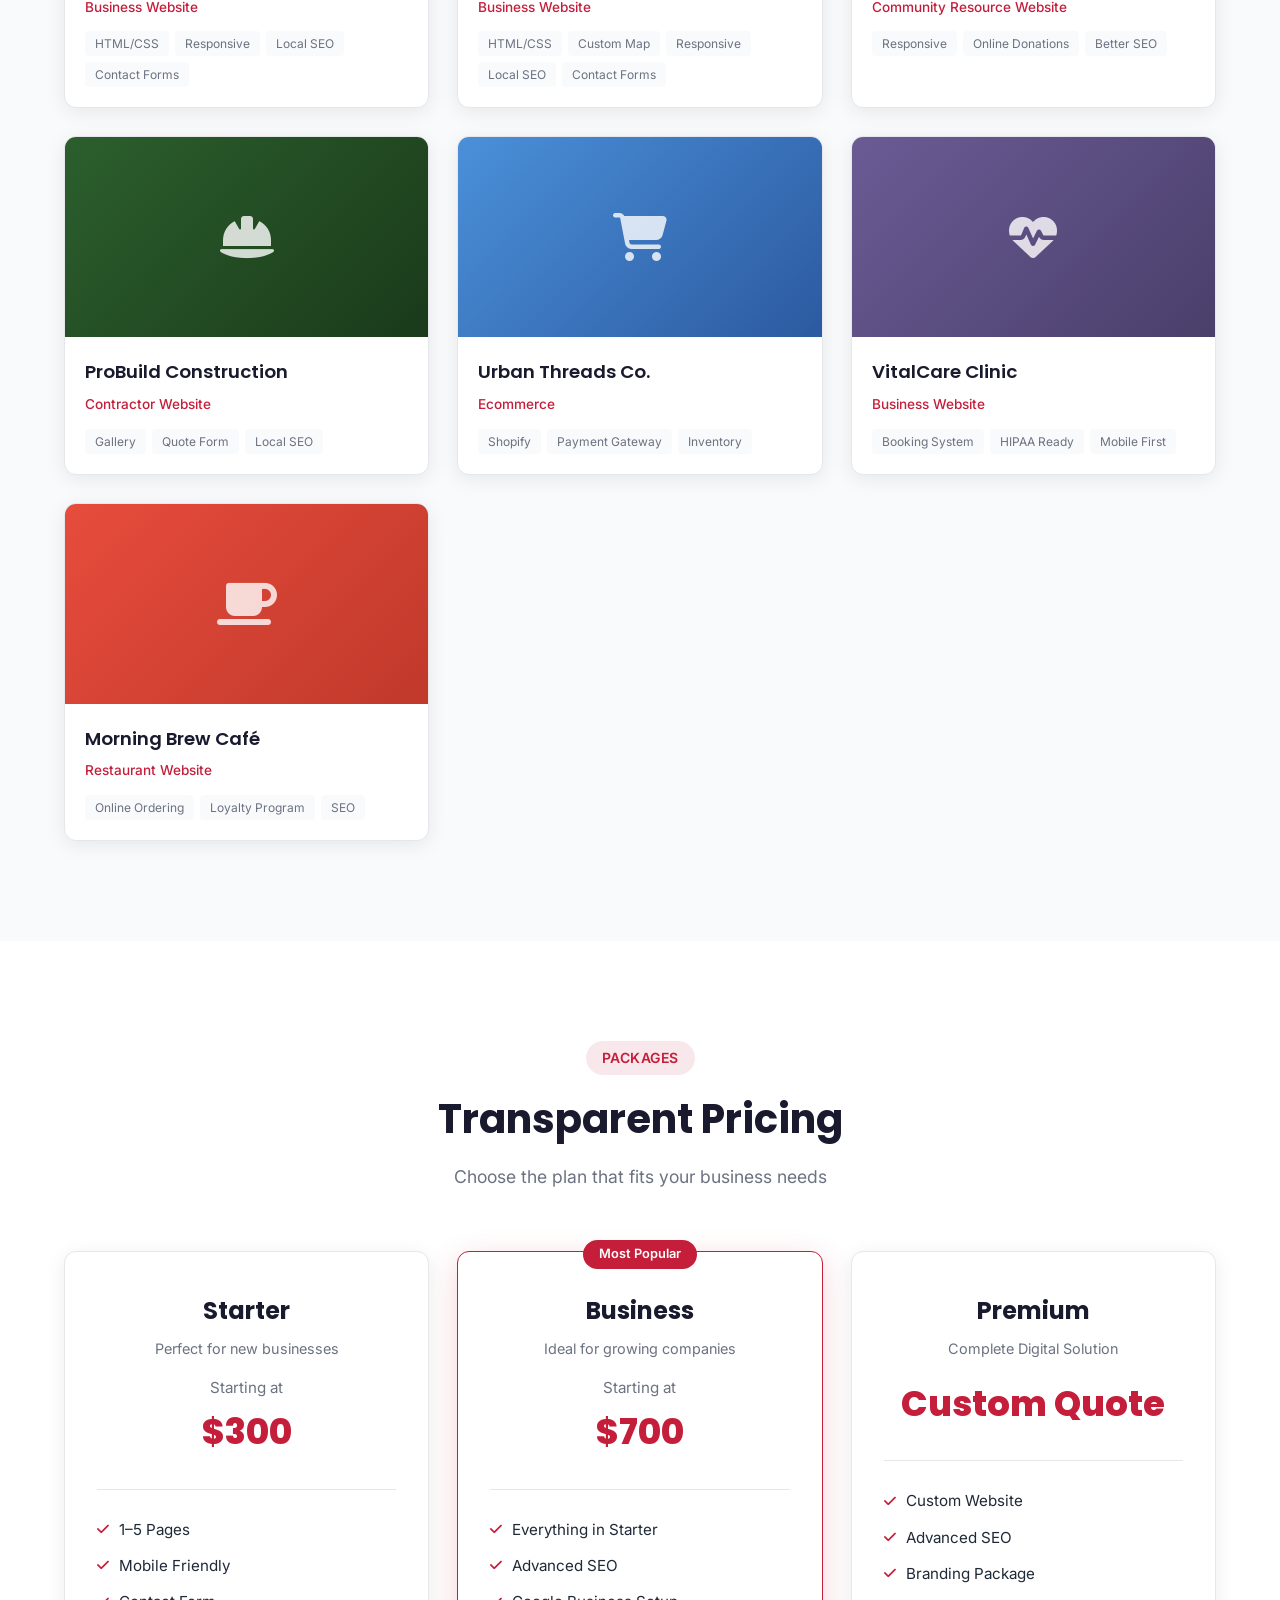
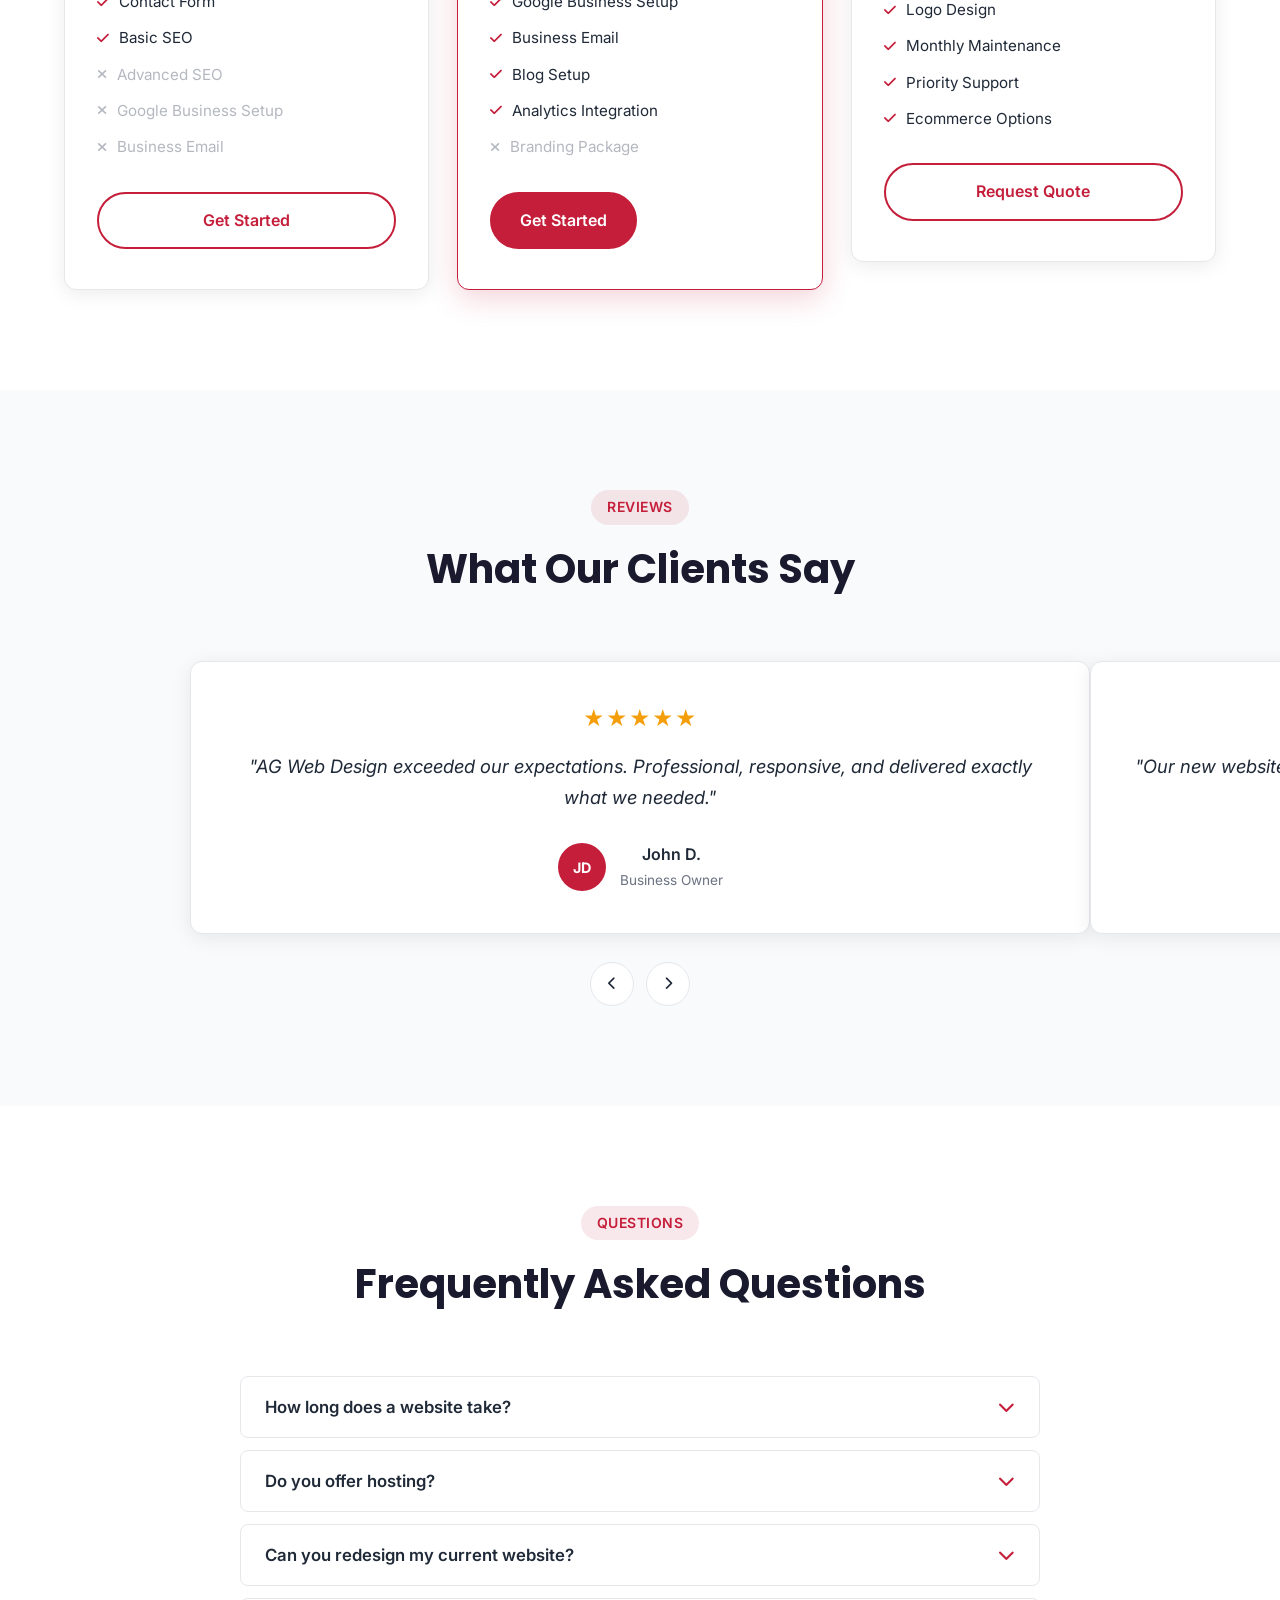
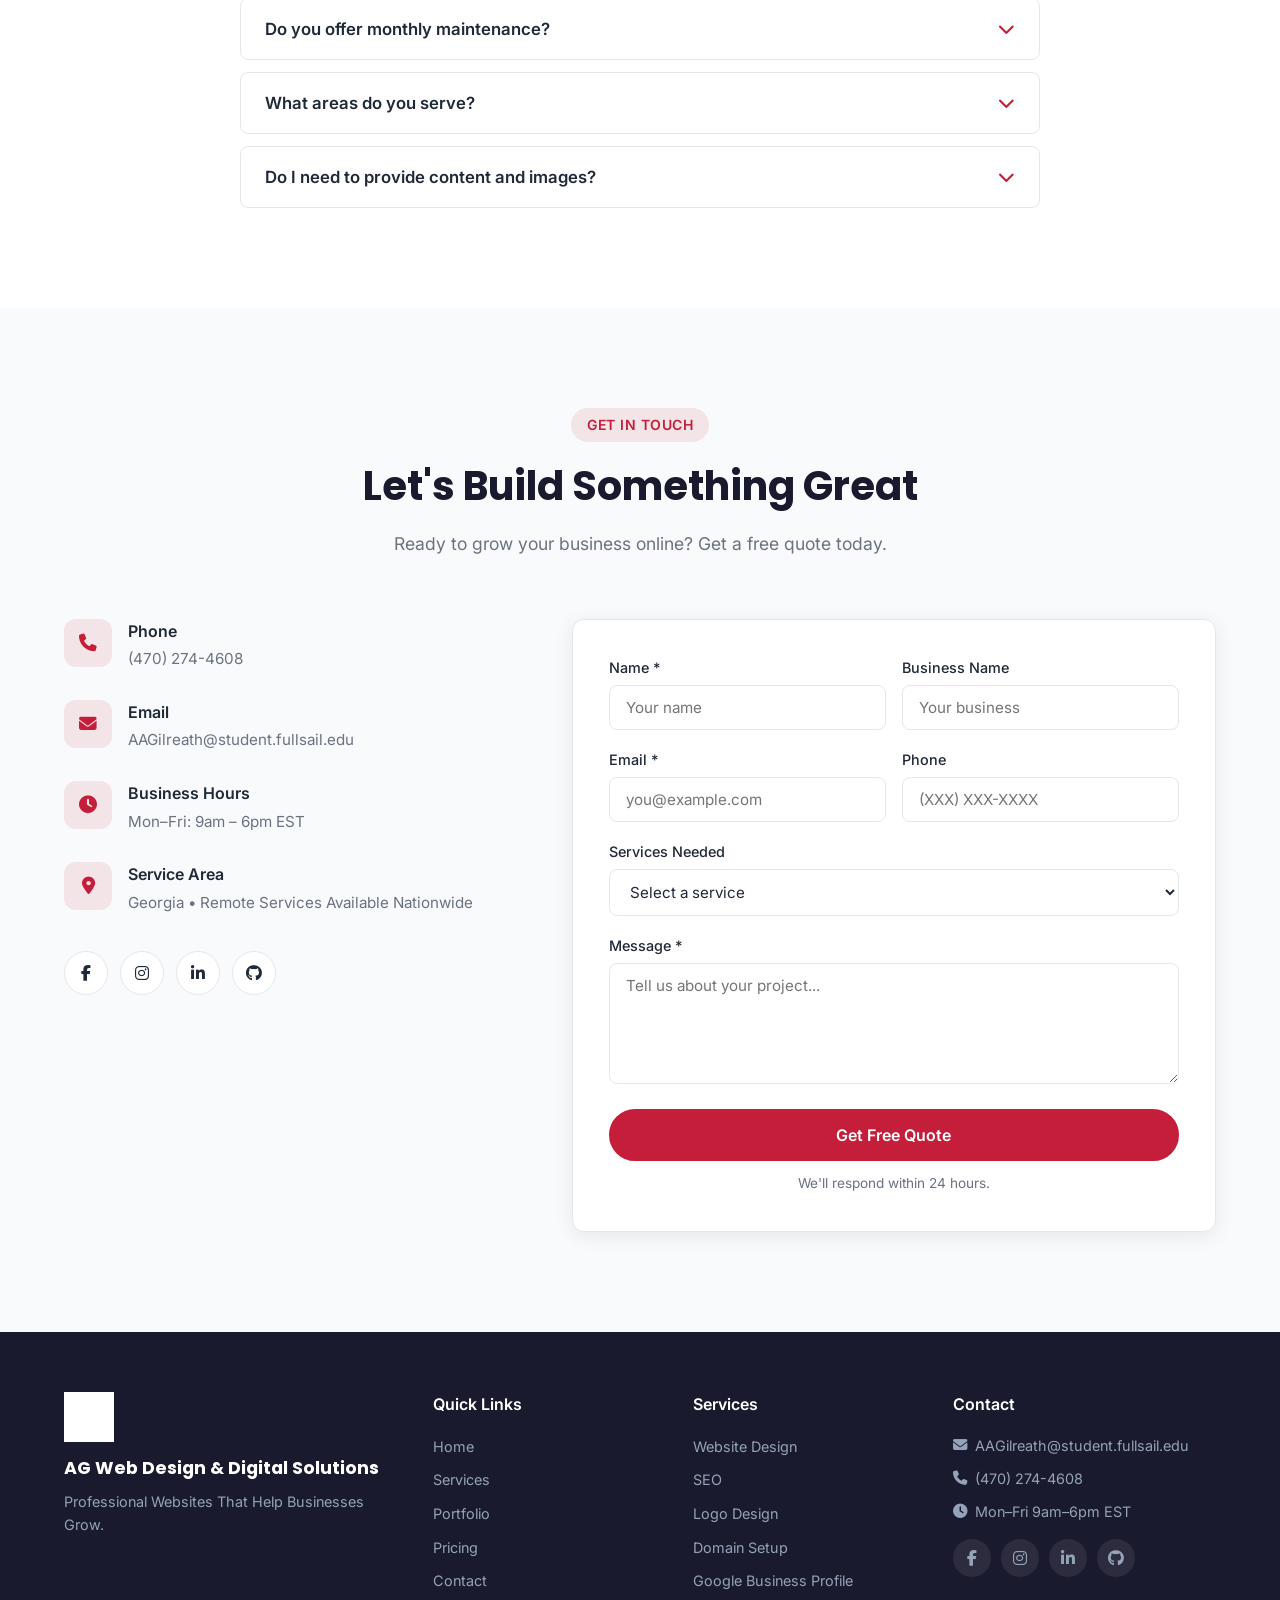
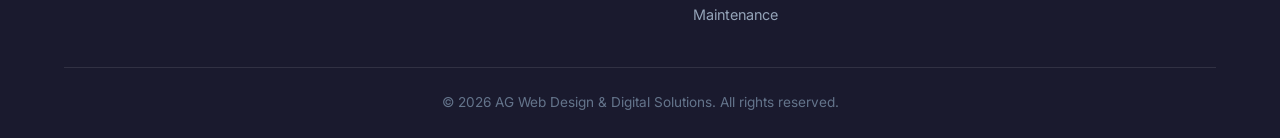
==== commit 403d4a07: "Update print statement from 'Hello' to 'Goodbye'" ====
--- a/index.html
+++ b/index.html
@@ -340,7 +340,7 @@
       </div>
       <div class="portfolio-grid">
 
-        <!-- Daybreak Recycling (Real Project) -->
+        <!-- Daybreak Recycling -->
         <div class="portfolio-card fade-in" data-category="business">
           <div class="portfolio-img">
             <img src="https://i.postimg.cc/zBJm7MXk/logoformatted.jpg" alt="Daybreak Recycling Logo" class="portfolio-logo">
@@ -385,11 +385,8 @@
         <div class="portfolio-card fade-in" data-category="business">
           <div class="portfolio-img">
             <img src="logo.png" alt="Caring For The Poor Logo" class="portfolio-logo">
-            <div class="portfolio-placeholder" style="background: linear-gradient(135deg, #d4a017, #b8860b);">
-              <i class="fas fa-utensils"></i>
-            </div>
             <div class="portfolio-overlay">
-              <a href="https://caringforthepoor.com/" class="btn btn-sm">Visit Website</a>
+              <a href="https://caringforthepoor.com/" target="_blank" rel="noopener" class="btn btn-sm">Visit Website</a>
             </div>
           </div>
           <div class="portfolio-info">
@@ -403,6 +400,7 @@
           </div>
         </div>
 
+        <!-- ProBuild Construction -->
         <div class="portfolio-card fade-in" data-category="contractor">
           <div class="portfolio-img">
             <div class="portfolio-placeholder" style="background: linear-gradient(135deg, #2c5f2d, #1a3a1a);">
@@ -423,6 +421,7 @@
           </div>
         </div>
 
+        <!-- Urban Threads Co. -->
         <div class="portfolio-card fade-in" data-category="ecommerce">
           <div class="portfolio-img">
             <div class="portfolio-placeholder" style="background: linear-gradient(135deg, #4a90d9, #2c5aa0);">
@@ -443,6 +442,7 @@
           </div>
         </div>
 
+        <!-- VitalCare Clinic -->
         <div class="portfolio-card fade-in" data-category="business">
           <div class="portfolio-img">
             <div class="portfolio-placeholder" style="background: linear-gradient(135deg, #6b5b95, #4a3f6b);">
@@ -463,6 +463,7 @@
           </div>
         </div>
 
+        <!-- Morning Brew Café -->
         <div class="portfolio-card fade-in" data-category="restaurant">
           <div class="portfolio-img">
             <div class="portfolio-placeholder" style="background: linear-gradient(135deg, #e74c3c, #c0392b);">
@@ -523,3 +524,306 @@
           <ul class="pricing-features">
             <li><i class="fas fa-check"></i> Everything in Starter</li>
             <li><i class="fas fa-check"></i> Advanced SEO</li>
+            <li><i class="fas fa-check"></i> Google Business Setup</li>
+            <li><i class="fas fa-check"></i> Business Email</li>
+            <li><i class="fas fa-check"></i> Blog Setup</li>
+            <li><i class="fas fa-check"></i> Analytics Integration</li>
+            <li class="disabled"><i class="fas fa-times"></i> Branding Package</li>
+          </ul>
+          <a href="#contact" class="btn btn-primary">Get Started</a>
+        </div>
+        <div class="pricing-card fade-in">
+          <div class="pricing-header">
+            <h3>Premium</h3>
+            <p>Complete Digital Solution</p>
+            <div class="price"><span>Custom Quote</span></div>
+          </div>
+          <ul class="pricing-features">
+            <li><i class="fas fa-check"></i> Custom Website</li>
+            <li><i class="fas fa-check"></i> Advanced SEO</li>
+            <li><i class="fas fa-check"></i> Branding Package</li>
+            <li><i class="fas fa-check"></i> Logo Design</li>
+            <li><i class="fas fa-check"></i> Monthly Maintenance</li>
+            <li><i class="fas fa-check"></i> Priority Support</li>
+            <li><i class="fas fa-check"></i> Ecommerce Options</li>
+          </ul>
+          <a href="#contact" class="btn btn-outline">Request Quote</a>
+        </div>
+      </div>
+    </div>
+  </section>
+
+  <!-- Testimonials -->
+  <section id="testimonials" class="testimonials section">
+    <div class="container">
+      <div class="section-header fade-in">
+        <span class="section-tag">Reviews</span>
+        <h2>What Our Clients Say</h2>
+      </div>
+      <div class="testimonials-slider fade-in">
+        <div class="testimonial-track" id="testimonialTrack">
+          <div class="testimonial-card">
+            <div class="stars">★★★★★</div>
+            <p>"AG Web Design exceeded our expectations. Professional, responsive, and delivered exactly what we needed."</p>
+            <div class="testimonial-author">
+              <div class="author-avatar">JD</div>
+              <div>
+                <strong>John D.</strong>
+                <span>Business Owner</span>
+              </div>
+            </div>
+          </div>
+          <div class="testimonial-card">
+            <div class="stars">★★★★★</div>
+            <p>"Our new website looks amazing and ranks much better on Google. The SEO work has already brought in new customers."</p>
+            <div class="testimonial-author">
+              <div class="author-avatar">SM</div>
+              <div>
+                <strong>Sarah M.</strong>
+                <span>Restaurant Owner</span>
+              </div>
+            </div>
+          </div>
+          <div class="testimonial-card">
+            <div class="stars">★★★★★</div>
+            <p>"Excellent communication and fast turnaround. Highly recommend for any small business looking to go online."</p>
+            <div class="testimonial-author">
+              <div class="author-avatar">RT</div>
+              <div>
+                <strong>Robert T.</strong>
+                <span>Contractor</span>
+              </div>
+            </div>
+          </div>
+          <div class="testimonial-card">
+            <div class="stars">★★★★★</div>
+            <p>"From logo design to a full website, AG handled everything. One-on-one service made the process easy and stress-free."</p>
+            <div class="testimonial-author">
+              <div class="author-avatar">AL</div>
+              <div>
+                <strong>Amanda L.</strong>
+                <span>Startup Founder</span>
+              </div>
+            </div>
+          </div>
+        </div>
+        <div class="slider-controls">
+          <button class="slider-btn" id="prevTestimonial" aria-label="Previous"><i class="fas fa-chevron-left"></i></button>
+          <button class="slider-btn" id="nextTestimonial" aria-label="Next"><i class="fas fa-chevron-right"></i></button>
+        </div>
+      </div>
+    </div>
+  </section>
+
+  <!-- FAQ Section -->
+  <section id="faq" class="faq section">
+    <div class="container">
+      <div class="section-header fade-in">
+        <span class="section-tag">Questions</span>
+        <h2>Frequently Asked Questions</h2>
+      </div>
+      <div class="faq-list">
+        <div class="faq-item fade-in">
+          <button class="faq-question">
+            How long does a website take?
+            <i class="fas fa-chevron-down"></i>
+          </button>
+          <div class="faq-answer">
+            <p>Most projects are completed within 1–3 weeks, depending on the complexity and how quickly feedback is provided. Larger or ecommerce sites may take longer.</p>
+          </div>
+        </div>
+        <div class="faq-item fade-in">
+          <button class="faq-question">
+            Do you offer hosting?
+            <i class="fas fa-chevron-down"></i>
+          </button>
+          <div class="faq-answer">
+            <p>Yes. We can handle domain registration, website hosting, SSL certificates, and business email setup so everything is managed in one place.</p>
+          </div>
+        </div>
+        <div class="faq-item fade-in">
+          <button class="faq-question">
+            Can you redesign my current website?
+            <i class="fas fa-chevron-down"></i>
+          </button>
+          <div class="faq-answer">
+            <p>Absolutely. Whether you need a full redesign or improvements to an existing site, we can refresh the design, improve performance, and enhance SEO.</p>
+          </div>
+        </div>
+        <div class="faq-item fade-in">
+          <button class="faq-question">
+            Do you offer monthly maintenance?
+            <i class="fas fa-chevron-down"></i>
+          </button>
+          <div class="faq-answer">
+            <p>Yes. Our maintenance plans include security updates, backups, content updates, and performance monitoring so your site stays secure and up to date.</p>
+          </div>
+        </div>
+        <div class="faq-item fade-in">
+          <button class="faq-question">
+            What areas do you serve?
+            <i class="fas fa-chevron-down"></i>
+          </button>
+          <div class="faq-answer">
+            <p>We're based in Georgia and proudly serve local clients, while also offering remote services nationwide.</p>
+          </div>
+        </div>
+        <div class="faq-item fade-in">
+          <button class="faq-question">
+            Do I need to provide content and images?
+            <i class="fas fa-chevron-down"></i>
+          </button>
+          <div class="faq-answer">
+            <p>You can provide your own content and photos, or we can help with copywriting and recommend stock imagery or professional photography options.</p>
+          </div>
+        </div>
+      </div>
+    </div>
+  </section>
+
+  <!-- Contact Section -->
+  <section id="contact" class="contact section">
+    <div class="container">
+      <div class="section-header fade-in">
+        <span class="section-tag">Get In Touch</span>
+        <h2>Let's Build Something Great</h2>
+        <p>Ready to grow your business online? Get a free quote today.</p>
+      </div>
+      <div class="contact-wrapper">
+        <div class="contact-info fade-in">
+          <div class="contact-item">
+            <i class="fas fa-phone"></i>
+            <div>
+              <strong>Phone</strong>
+              <a href="tel:4702744608">(470) 274-4608</a>
+            </div>
+          </div>
+          <div class="contact-item">
+            <i class="fas fa-envelope"></i>
+            <div>
+              <strong>Email</strong>
+              <a href="mailto:AAGilreath@student.fullsail.edu">AAGilreath@student.fullsail.edu</a>
+            </div>
+          </div>
+          <div class="contact-item">
+            <i class="fas fa-clock"></i>
+            <div>
+              <strong>Business Hours</strong>
+              <span>Mon–Fri: 9am – 6pm EST</span>
+            </div>
+          </div>
+          <div class="contact-item">
+            <i class="fas fa-map-marker-alt"></i>
+            <div>
+              <strong>Service Area</strong>
+              <span>Georgia • Remote Services Available Nationwide</span>
+            </div>
+          </div>
+          <div class="contact-social">
+            <a href="https://www.facebook.com/AGCustomDigitalDesigns/" target="_blank" rel="noopener" aria-label="Facebook"><i class="fab fa-facebook-f"></i></a>
+            <a href="#" target="_blank" rel="noopener" aria-label="Instagram"><i class="fab fa-instagram"></i></a>
+            <a href="#" target="_blank" rel="noopener" aria-label="LinkedIn"><i class="fab fa-linkedin-in"></i></a>
+            <a href="https://github.com/agwebdesignsandsolutions" target="_blank" rel="noopener" aria-label="GitHub"><i class="fab fa-github"></i></a>
+          </div>
+        </div>
+
+        <!-- Form Message Box -->
+        <div id="formMessage" class="form-message" style="display:none; padding:14px 16px; border-radius:8px; margin-bottom:20px; font-weight:500;"></div>
+
+        <form class="contact-form fade-in" id="contactForm">
+          <div class="form-row">
+            <div class="form-group">
+              <label for="name">Name *</label>
+              <input type="text" id="name" name="name" required placeholder="Your name">
+            </div>
+            <div class="form-group">
+              <label for="business">Business Name</label>
+              <input type="text" id="business" name="business" placeholder="Your business">
+            </div>
+          </div>
+          <div class="form-row">
+            <div class="form-group">
+              <label for="email">Email *</label>
+              <input type="email" id="email" name="email" required placeholder="you@example.com">
+            </div>
+            <div class="form-group">
+              <label for="phone">Phone</label>
+              <input type="tel" id="phone" name="phone" placeholder="(XXX) XXX-XXXX">
+            </div>
+          </div>
+          <div class="form-group">
+            <label for="services">Services Needed</label>
+            <select id="services" name="services">
+              <option value="">Select a service</option>
+              <option value="website">Website Design</option>
+              <option value="seo">SEO Optimization</option>
+              <option value="logo">Logo & Branding</option>
+              <option value="domain">Domain & Hosting</option>
+              <option value="gbp">Google Business Profile</option>
+              <option value="maintenance">Website Maintenance</option>
+              <option value="full">Full Package</option>
+            </select>
+          </div>
+          <div class="form-group">
+            <label for="message">Message *</label>
+            <textarea id="message" name="message" rows="5" required placeholder="Tell us about your project..."></textarea>
+          </div>
+          <button type="submit" class="btn btn-primary btn-full">Get Free Quote</button>
+          <p class="form-note">We'll respond within 24 hours.</p>
+        </form>
+      </div>
+    </div>
+  </section>
+
+  <!-- Footer -->
+  <footer class="footer">
+    <div class="container">
+      <div class="footer-grid">
+        <div class="footer-brand">
+          <img src="logo.png" alt="AG Web Design" class="footer-logo">
+          <h3>AG Web Design & Digital Solutions</h3>
+          <p>Professional Websites That Help Businesses Grow.</p>
+        </div>
+        <div class="footer-links">
+          <h4>Quick Links</h4>
+          <ul>
+            <li><a href="#home">Home</a></li>
+            <li><a href="#services">Services</a></li>
+            <li><a href="#portfolio">Portfolio</a></li>
+            <li><a href="#pricing">Pricing</a></li>
+            <li><a href="#contact">Contact</a></li>
+          </ul>
+        </div>
+        <div class="footer-links">
+          <h4>Services</h4>
+          <ul>
+            <li><a href="#services">Website Design</a></li>
+            <li><a href="#services">SEO</a></li>
+            <li><a href="#services">Logo Design</a></li>
+            <li><a href="#services">Domain Setup</a></li>
+            <li><a href="#services">Google Business Profile</a></li>
+            <li><a href="#services">Maintenance</a></li>
+          </ul>
+        </div>
+        <div class="footer-contact">
+          <h4>Contact</h4>
+          <p><i class="fas fa-envelope"></i> AAGilreath@student.fullsail.edu</p>
+          <p><i class="fas fa-phone"></i> (470) 274-4608</p>
+          <p><i class="fas fa-clock"></i> Mon–Fri 9am–6pm EST</p>
+          <div class="footer-social">
+            <a href="https://www.facebook.com/AGCustomDigitalDesigns/" target="_blank" rel="noopener" aria-label="Facebook"><i class="fab fa-facebook-f"></i></a>
+            <a href="#" target="_blank" rel="noopener" aria-label="Instagram"><i class="fab fa-instagram"></i></a>
+            <a href="#" target="_blank" rel="noopener" aria-label="LinkedIn"><i class="fab fa-linkedin-in"></i></a>
+            <a href="https://github.com/agwebdesignsandsolutions" target="_blank" rel="noopener" aria-label="GitHub"><i class="fab fa-github"></i></a>
+          </div>
+        </div>
+      </div>
+      <div class="footer-bottom">
+        <p>&copy; 2026 AG Web Design & Digital Solutions. All rights reserved.</p>
+      </div>
+    </div>
+  </footer>
+
+  <script src="script.js"></script>
+</body>
+</html>
